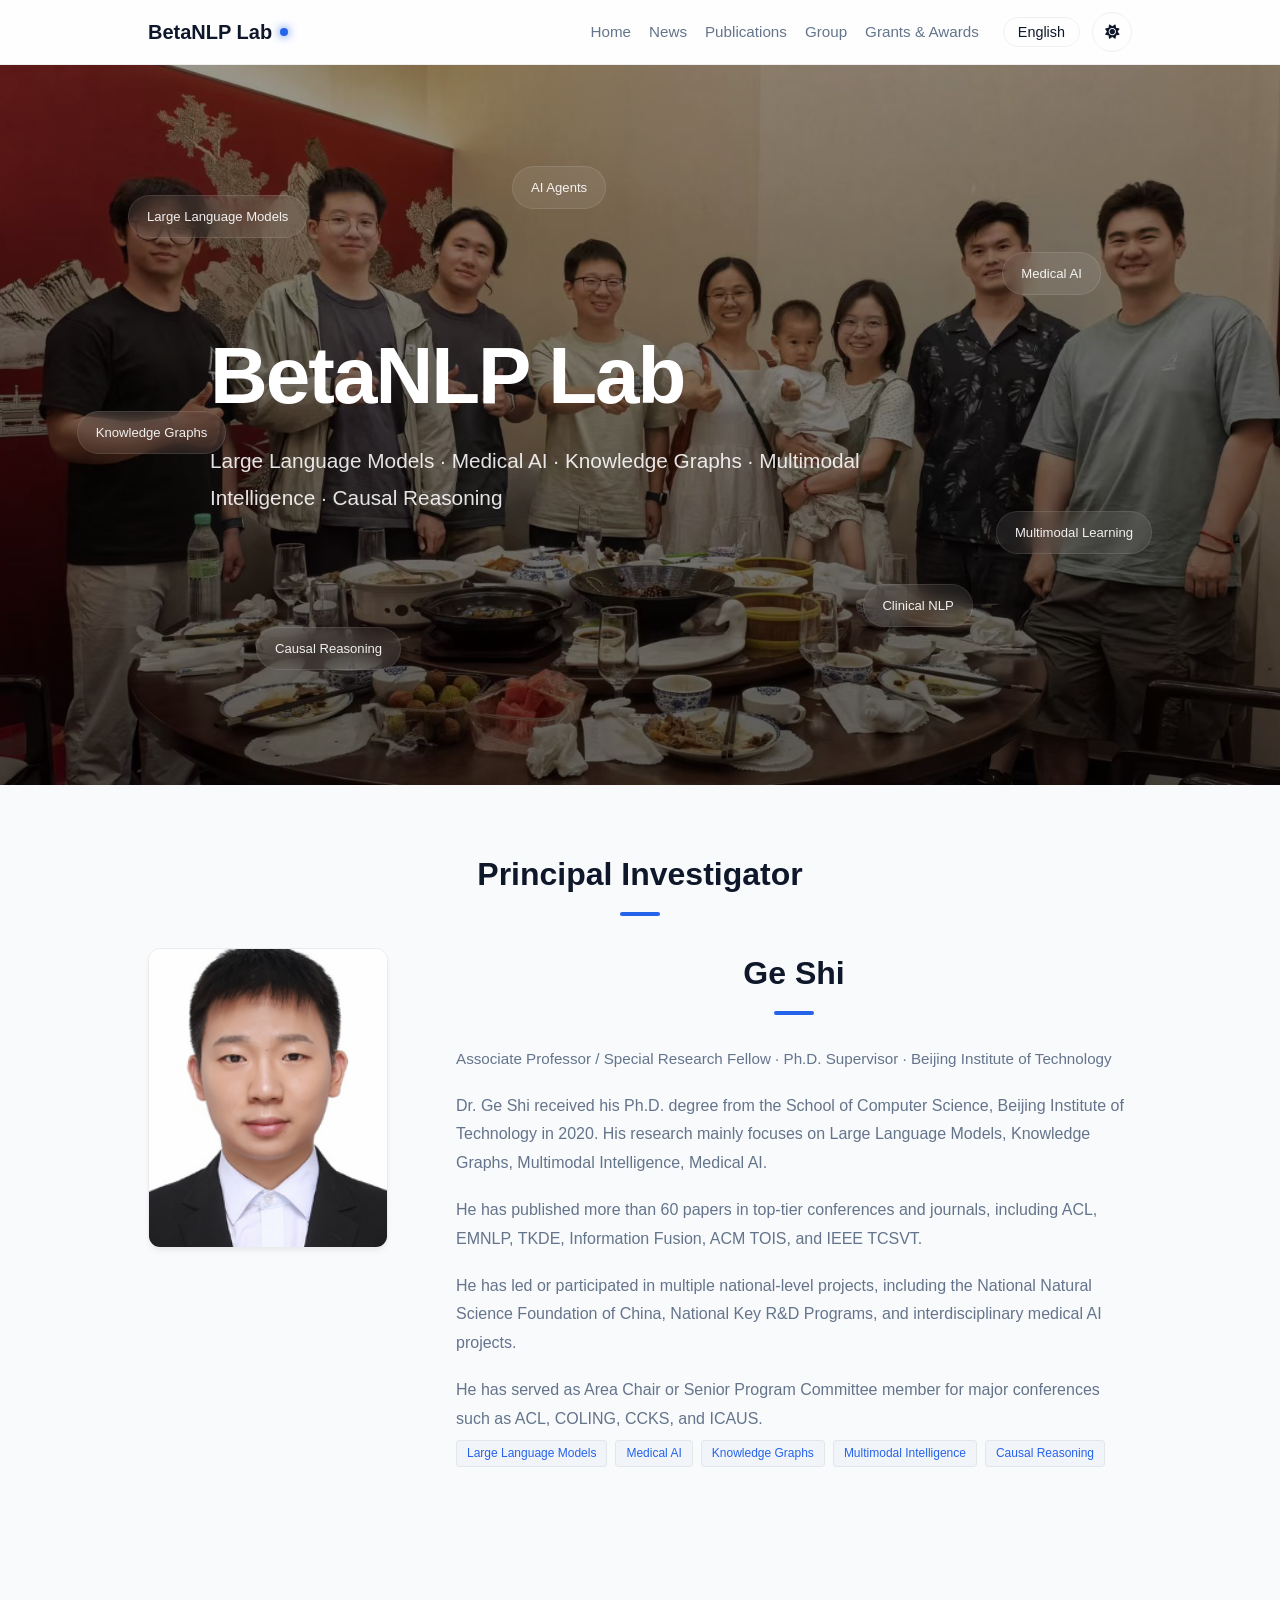
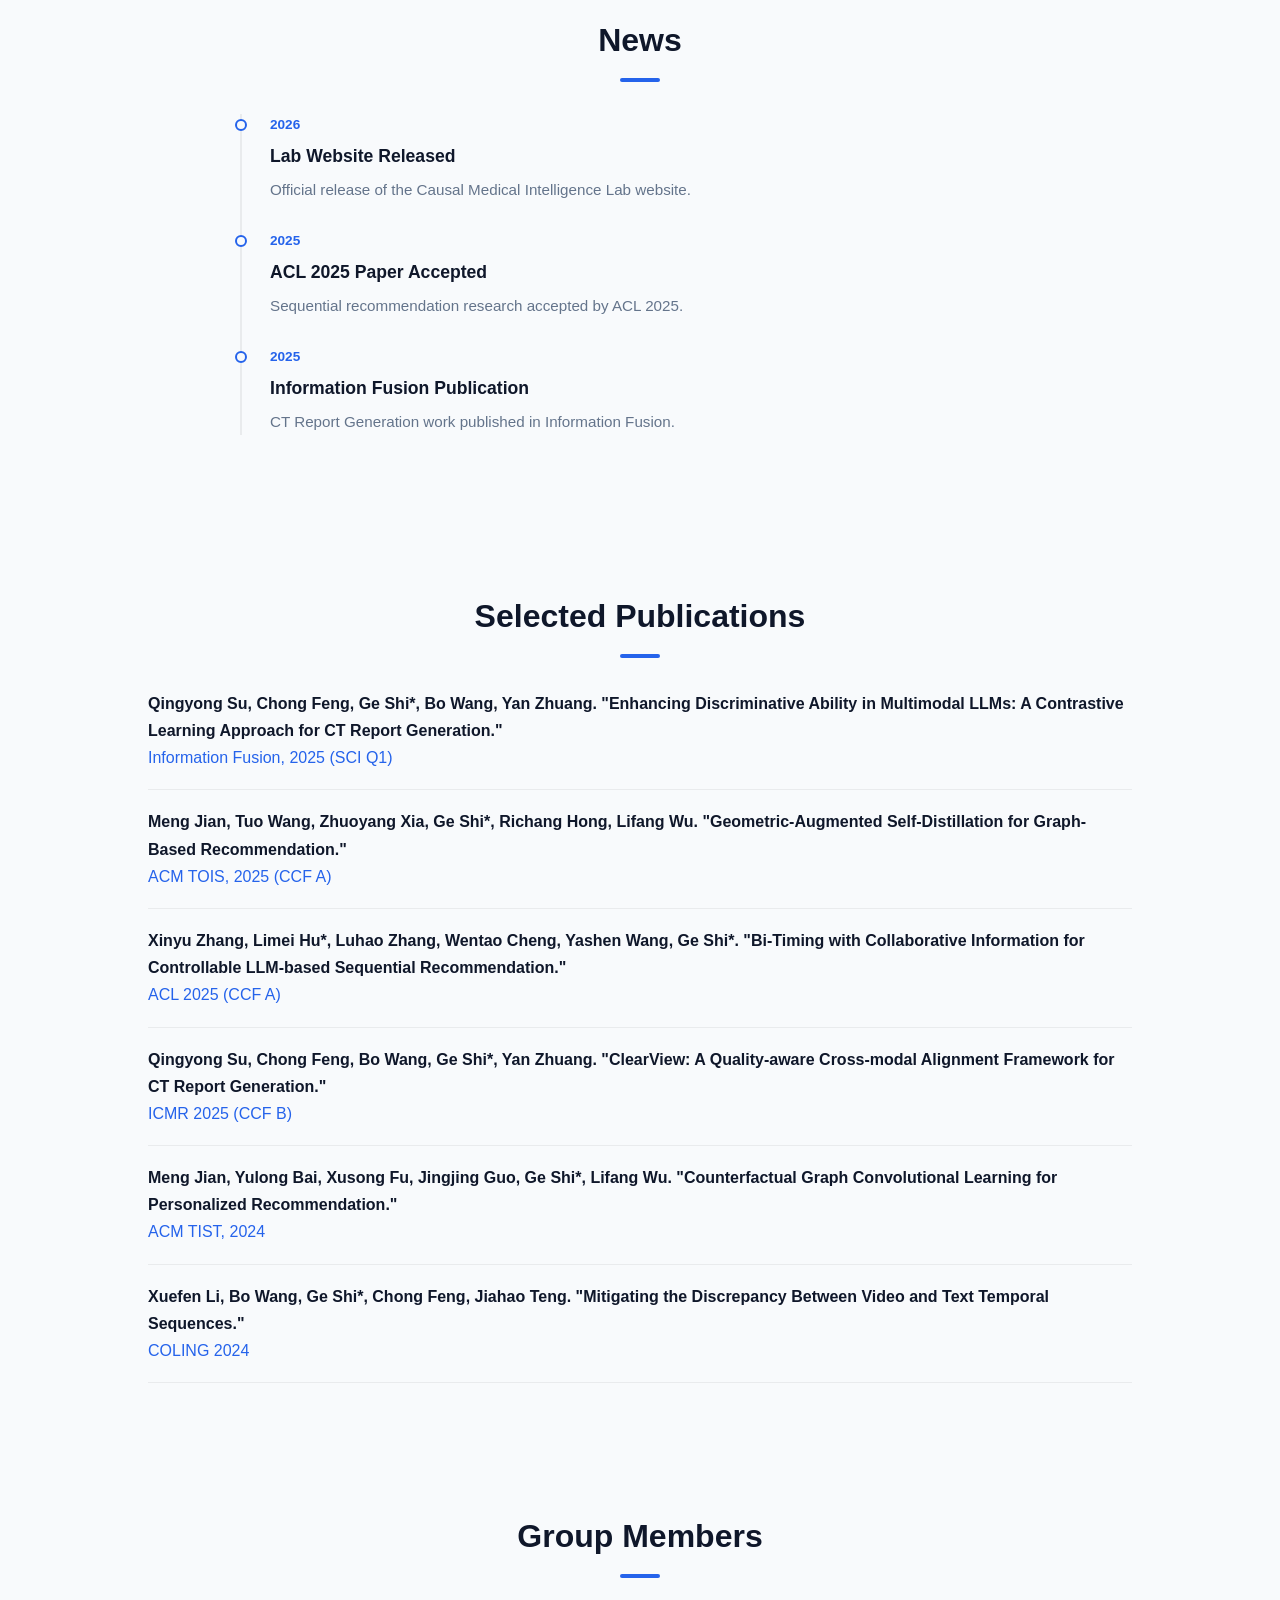
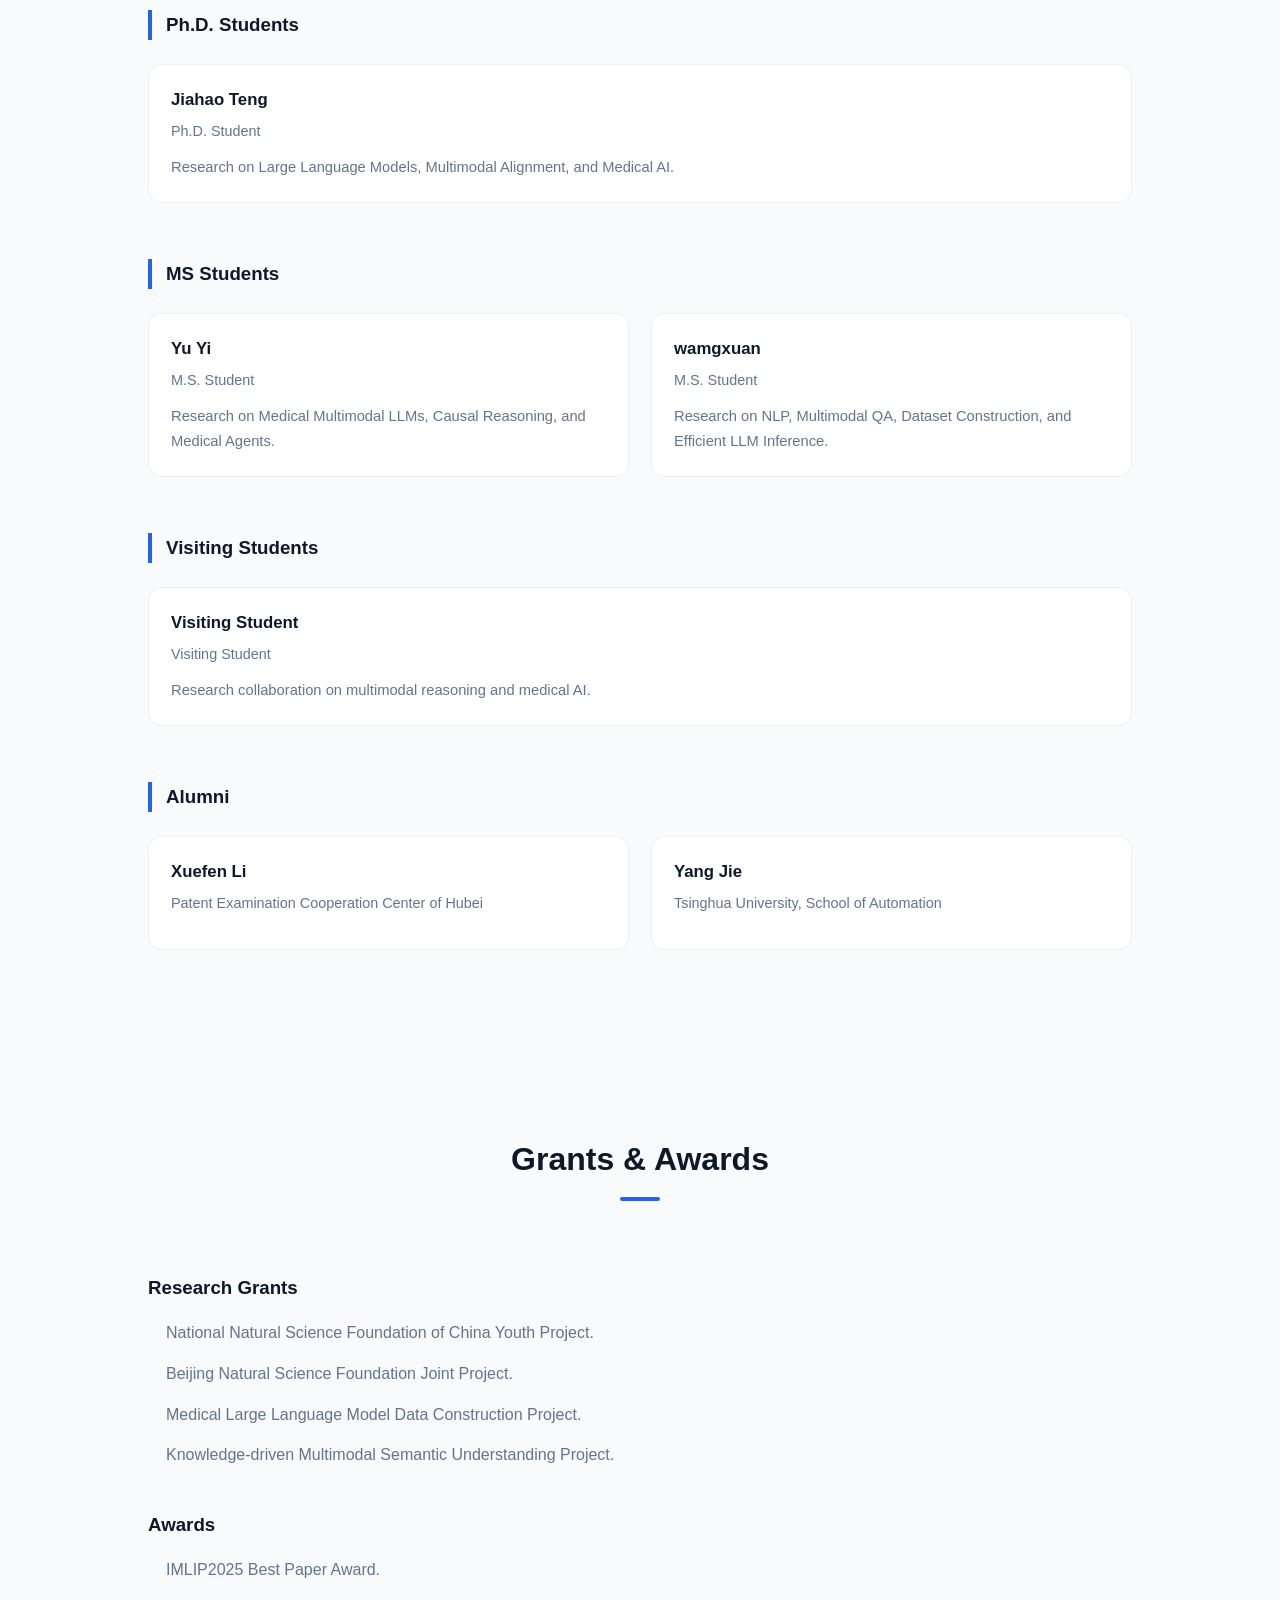
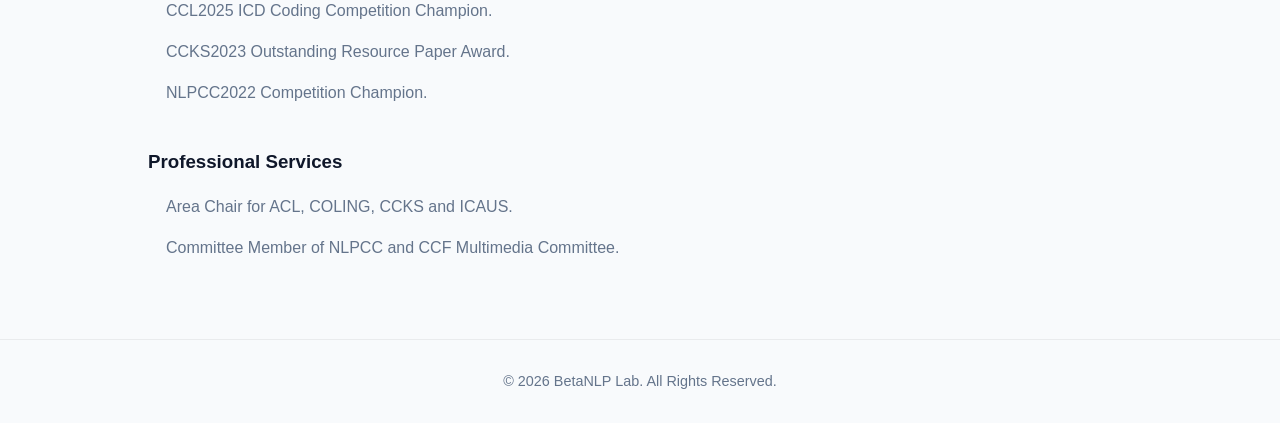
==== index.html @ f8595c47 "new BetaNLP website" ====
<!DOCTYPE html>
<html lang="en" data-theme="light">

<head>

  <meta charset="UTF-8" />
  <meta name="viewport" content="width=device-width, initial-scale=1.0" />

  <title>BetaNLP Lab</title>

  <script>
    const savedTheme =
      localStorage.getItem("theme")
      || (
        window.matchMedia("(prefers-color-scheme: dark)").matches
          ? "dark"
          : "light"
      );

    document.documentElement.setAttribute(
      "data-theme",
      savedTheme
    );
  </script>

  <link rel="stylesheet" href="assets/css/style.css" />

  <link
    rel="stylesheet"
    href="https://cdn.bootcdn.net/ajax/libs/font-awesome/6.4.0/css/all.min.css"
  />

</head>

<body>

  <!-- ========================= -->
  <!-- NAV -->
  <!-- ========================= -->

  <nav>

    <div class="container nav-container">

      <a href="#" class="logo">

        <span class="logo-text">
          BetaNLP Lab
        </span>

        <div class="logo-dot"></div>

      </a>

      <div class="nav-actions">

        <div class="nav-links">

          <a href="#intro">Home</a>
          <a href="#timeline">News</a>
          <a href="#publications">Publications</a>
          <a href="#group">Group</a>
          <a href="#grants">Grants & Awards</a>

        </div>

        <div class="nav-controls">

          <button class="control-btn lang-toggle">
            中文
          </button>

          <button class="control-btn theme-toggle">

            <i class="fas fa-sun sun-icon"></i>
            <i class="fas fa-moon moon-icon"></i>

          </button>

        </div>

      </div>

    </div>

  </nav>

  <!-- ========================= -->
  <!-- HERO -->
  <!-- ========================= -->

  <section id="intro" class="hero-banner">

    <img
      src="assets/images/top.jpg"
      class="hero-bg"
      alt="top"
    />

    <div class="hero-overlay"></div>

    <div class="floating-keywords">

      <span>Large Language Models</span>
      <span>Medical AI</span>
      <span>Knowledge Graphs</span>
      <span>Multimodal Learning</span>
      <span>Causal Reasoning</span>
      <span>AI Agents</span>
      <span>Clinical NLP</span>


    </div>

    <div class="hero-content container">

      <h1>
        BetaNLP Lab
      </h1>

      <p>
        Large Language Models · Medical AI ·
        Knowledge Graphs · Multimodal Intelligence ·
        Causal Reasoning
      </p>

    </div>

  </section>

  <!-- ========================= -->
  <!-- PI -->
  <!-- ========================= -->

  <section id="advisor" class="section-padding">

    <div class="container">

      <div class="section-header">

        <h2>
          Principal Investigator
        </h2>

      </div>

      <div class="pi-wrapper">

        <div class="pi-left">

          <img
            src="assets/images/Avatar.jpg"
            alt="Ge Shi"
            class="pi-avatar"
          />

        </div>

        <div class="pi-right"></div>

      </div>

    </div>

  </section>

  <!-- ========================= -->
  <!-- NEWS -->
  <!-- ========================= -->

  <section id="timeline" class="section-padding">

    <div class="container">

      <div class="section-header">

        <h2>News</h2>

      </div>

      <div class="timeline-container"></div>

    </div>

  </section>

  <!-- ========================= -->
  <!-- PUBLICATIONS -->
  <!-- ========================= -->

  <section id="publications" class="section-padding">

    <div class="container">

      <div class="section-header">

        <h2>Selected Publications</h2>

      </div>

      <div class="publication-list"></div>

    </div>

  </section>

  <!-- ========================= -->
  <!-- GROUP -->
  <!-- ========================= -->

  <section id="group" class="section-padding">

    <div class="container">

      <div class="section-header">

        <h2>Group Members</h2>

      </div>

      <div id="group-container"></div>

    </div>

  </section>

  <!-- ========================= -->
  <!-- GRANTS -->
  <!-- ========================= -->

  <section id="grants" class="section-padding">

    <div class="container">

      <div class="section-header">

        <h2>Grants & Awards</h2>

      </div>

      <div class="academic-block">

        <h3>Research Grants</h3>
        <ul class="academic-list" id="grant-list"></ul>

        <h3>Awards</h3>
        <ul class="academic-list" id="award-list"></ul>

        <h3>Professional Services</h3>
        <ul class="academic-list" id="service-list"></ul>

      </div>

    </div>

  </section>

  <!-- ========================= -->
  <!-- FOOTER -->
  <!-- ========================= -->

  <footer>

    © 2026 BetaNLP Lab.
    All Rights Reserved.

  </footer>

  <script src="assets/js/main.js"></script>
  <script src="assets/js/i18n.js"></script>

</body>
</html>
---- assets/css/style.css ----
/* =========================================
   1. Design Token & Themes
   ========================================= */
:root {
  /* 基础参数 */
  --font-main: -apple-system, BlinkMacSystemFont, "Segoe UI", Roboto, "Helvetica Neue", Arial, sans-serif;
  --radius-md: 16px;
  --radius-full: 999px;
  --container-width: 1024px;
  --transition-base: 0.3s cubic-bezier(0.4, 0, 0.2, 1);
  --ease-standard: cubic-bezier(0.22, 1, 0.36, 1);
  --ease-emphasis: cubic-bezier(0.16, 1, 0.3, 1);
  --duration-fast: 180ms;
  --duration-base: 480ms;
  
  /* [Light Mode] 默认日间模式变量 */
  --bg-body: #f8fafc;
  --bg-card: #ffffff;
  --bg-glass: rgba(255, 255, 255, 0.8);
  --bg-hover: #f1f5f9;
  
  --text-main: #0f172a;
  --text-muted: #64748b;
  --text-invert: #ffffff;
  
  --primary: #2563eb;       /* 核心蓝 */
  --primary-glow: rgba(37, 99, 235, 0.2);
  
  --border-light: rgba(0, 0, 0, 0.06);
  --shadow-sm: 0 1px 2px rgba(0, 0, 0, 0.05);
  --shadow-card: 0 4px 6px -1px rgba(0, 0, 0, 0.05), 0 2px 4px -1px rgba(0, 0, 0, 0.03);
  --shadow-hover: 0 20px 25px -5px rgba(0, 0, 0, 0.1), 0 10px 10px -5px rgba(0, 0, 0, 0.04);
  
  --gradient-title: linear-gradient(135deg, #0f172a 0%, #3b82f6 100%);
  --decoration-blob: #e2e8f0;
}

/* [Dark Mode] 深色模式变量覆盖 */
[data-theme="dark"] {
  --bg-body: #1b1b1d;       /* 纯净中性暗背景 */
  --bg-card: #242526;       /* 轻微抬升层级 */
  --bg-glass: rgba(27, 27, 29, 0.82);
  --bg-hover: #2d2f31;
  
  --text-main: #e8e9ea;
  --text-muted: #b0b3b8;
  
  --primary: #78a8f8;
  --primary-glow: rgba(120, 168, 248, 0.24);
  
  --border-light: rgba(227, 227, 227, 0.14);
  --shadow-sm: 0 1px 2px rgba(0, 0, 0, 0.32);
  --shadow-card: 0 8px 20px rgba(0, 0, 0, 0.22);
  --shadow-hover: 0 12px 28px rgba(0, 0, 0, 0.30);
  
  --gradient-title: linear-gradient(135deg, #f1f2f4 0%, #9abcf2 100%);
  --decoration-blob: #2a2c2e;
}

/* =========================================
   2. Global Reset & Layout
   ========================================= */
* { margin: 0; padding: 0; box-sizing: border-box; }

html {
  width: 100%;
  max-width: 100%;
  -webkit-text-size-adjust: 100%;
}

body {
  font-family: var(--font-main);
  background-color: var(--bg-body);
  color: var(--text-main);
  line-height: 1.6;
  /* 关键：平滑过渡背景色和文字颜色 */
  transition: background-color 0.4s ease, color 0.4s ease;
  max-width: 100%;
  overflow-x: hidden;
}

@supports (overflow: clip) {
  html,
  body {
    overflow-x: clip;
  }
}

/* 新增：全局图片约束，防止图片撑破布局 */
img {
  max-width: 100%;
  height: auto;
  display: block;
}

a { text-decoration: none; color: inherit; transition: var(--transition-base); }
ul { list-style: none; }

.container {
  width: 100%;
  max-width: var(--container-width);
  margin: 0 auto;
  padding: 0 20px;
}

.section-padding { padding: 64px 0; }
.flex-center { display: flex; align-items: center; justify-content: center; }
.column { flex-direction: column; }

/* 滚动条美化 */
::-webkit-scrollbar { width: 8px; }
::-webkit-scrollbar-track { background: var(--bg-body); }
::-webkit-scrollbar-thumb { background: var(--text-muted); border-radius: 4px; opacity: 0.5; }

/* =========================================
   3. Navigation (Glassmorphism)
   ========================================= */
nav {
  position: sticky;
  top: 0;
  z-index: 100;
  background: var(--bg-glass);
  backdrop-filter: blur(16px);
  -webkit-backdrop-filter: blur(16px);
  border-bottom: 1px solid var(--border-light);
  transition: background-color 0.4s ease, border-color 0.4s ease;
}

.nav-container {
  height: 64px;
  display: flex;
  justify-content: space-between;
  align-items: center;
}

.logo {
  display: flex;
  align-items: center;
  gap: 8px;
  font-weight: 700;
  font-size: 1.25rem;
  color: var(--text-main);
}

.logo-dot {
  width: 8px;
  height: 8px;
  background: var(--primary);
  border-radius: 50%;
  box-shadow: 0 0 10px var(--primary);
}

.nav-actions { display: flex; align-items: center; gap: 24px; }

.nav-links { display: flex; gap: 18px; }
.nav-links a {
  font-size: 0.95rem;
  font-weight: 500;
  color: var(--text-muted);
  position: relative;
}
.nav-links a::after {
  content: '';
  position: absolute;
  left: 0;
  bottom: -6px;
  width: 100%;
  height: 2px;
  background: var(--primary);
  transform: scaleX(0);
  transform-origin: left;
  transition: transform var(--duration-fast) var(--ease-standard);
}
.nav-links a:hover, .nav-links a.active { color: var(--primary); }
.nav-links a:hover::after, .nav-links a.active::after { transform: scaleX(1); }

.nav-controls { display: flex; align-items: center; gap: 12px; }

/* 按钮通用样式 */
.control-btn {
  background: transparent;
  border: 1px solid var(--border-light);
  color: var(--text-main);
  padding: 6px 14px;
  border-radius: 20px;
  cursor: pointer;
  font-size: 0.9rem;
  transition: color var(--duration-fast) var(--ease-standard), border-color var(--duration-fast) var(--ease-standard), background-color var(--duration-fast) var(--ease-standard), transform var(--duration-fast) var(--ease-standard);
  display: flex;
  align-items: center;
  justify-content: center;
}

.control-btn:hover {
  background: var(--bg-hover);
  border-color: var(--primary);
  color: var(--primary);
}

/* 主题切换按钮特殊处理 */
.theme-toggle {
  width: 36px;
  height: 36px;
  padding: 0;
  border-radius: 50%;
  position: relative;
  overflow: hidden;
}

.theme-toggle i {
  position: absolute;
  transition: transform 420ms var(--ease-emphasis), opacity 320ms var(--ease-standard);
}

/* 图标切换动画逻辑 */
[data-theme="light"] .moon-icon { transform: translateY(20px) rotate(90deg); opacity: 0; }
[data-theme="light"] .sun-icon { transform: translateY(0) rotate(0); opacity: 1; }
[data-theme="dark"] .sun-icon { transform: translateY(-20px) rotate(-90deg); opacity: 0; }
[data-theme="dark"] .moon-icon { transform: translateY(0) rotate(0); opacity: 1; }

/* =========================================
   4. Hero Section / Intro
   ========================================= */
.intro {
  padding: 84px 0 44px;
  position: relative;
  text-align: center;
}

/* 背景装饰球 */
.bg-decoration {
  position: absolute;
  top: -50%;
  left: 50%;
  transform: translateX(-50%);
  width: 800px;
  height: 800px;
  background: radial-gradient(circle, var(--decoration-blob) 0%, transparent 70%);
  opacity: 0.5;
  z-index: -1;
  pointer-events: none;
}

.avatar-container {
  position: relative;
  margin-bottom: 18px;
  opacity: 0;
  animation: intro-fade-up 620ms var(--ease-emphasis) 120ms forwards;
}

.avatar {
  width: 140px;
  height: 140px;
  border-radius: 50%;
  object-fit: cover;
  border: 4px solid var(--bg-card);
  position: relative;
  z-index: 2;
  flex-shrink: 0; /* 防止头像被挤压 */
}

.avatar-glow {
  position: absolute;
  inset: 0;
  border-radius: 50%;
  background: var(--primary);
  filter: blur(25px);
  opacity: 0.4;
  z-index: 1;
  transform: scale(0.9);
  transition: opacity 0.3s;
}
.avatar-container:hover .avatar-glow { opacity: 0.7; }

.gradient-text {
  font-size: 3rem;
  font-weight: 800;
  margin-bottom: 10px;
  color: var(--text-main);
  letter-spacing: -1px;
  opacity: 0;
  animation: intro-fade-up 620ms var(--ease-emphasis) 210ms forwards;
}

.subtitle {
  font-size: 1.15rem;
  color: var(--text-muted);
  max-width: 700px;
  margin: 0 auto;
  opacity: 0;
  animation: intro-fade-up 620ms var(--ease-emphasis) 300ms forwards;
}

.intro-contact-links {
  display: flex;
  align-items: center;
  justify-content: center;
  gap: 12px;
  margin-top: 22px;
  flex-wrap: wrap;
  opacity: 0;
  animation: intro-fade-up 620ms var(--ease-emphasis) 390ms forwards;
}

.intro-contact-link {
  width: 42px;
  height: 42px;
  border-radius: 50%;
  border: 1px solid var(--border-light);
  background: var(--bg-card);
  color: var(--text-muted);
  display: inline-flex;
  align-items: center;
  justify-content: center;
  transition: transform var(--duration-fast) var(--ease-standard), color var(--duration-fast) var(--ease-standard), border-color var(--duration-fast) var(--ease-standard);
}

.intro-contact-link i {
  font-size: 1.1rem;
}

.intro-contact-link:hover {
  color: var(--primary);
  border-color: var(--primary);
  transform: translateY(-1px);
}

/* =========================================
   5. Projects Grid & Detail Images
   ========================================= */
h2 {
  font-size: 2rem;
  text-align: center;
  margin-bottom: 32px;
  color: var(--text-main);
  position: relative;
  display: inline-block;
  width: 100%;
}
/* 标题下划线 */
h2::after {
  content: '';
  display: block;
  width: 40px;
  height: 4px;
  background: var(--primary);
  margin: 12px auto 0;
  border-radius: 2px;
}

.projects-grid {
  display: grid;
  grid-template-columns: repeat(auto-fit, minmax(min(100%, 280px), 1fr));
  gap: 24px;
}

.card {
  background: var(--bg-card);
  border-radius: var(--radius-md);
  border: 1px solid var(--border-light);
  overflow: hidden;
  transition: transform var(--duration-base) var(--ease-standard), box-shadow var(--duration-base) var(--ease-standard), border-color var(--duration-fast) var(--ease-standard);
  /* 解决 Safari 下圆角溢出问题 */
  transform: translateZ(0); 
}

.card:hover {
  transform: translateY(-4px);
  box-shadow: var(--shadow-card);
  border-color: var(--primary-glow);
}

/* 首页项目卡片缩略图 - 优化适配 */
.project-thumbnail {
  width: 100%;
  height: 220px;           /* 调整高度，显示更佳 */
  object-fit: cover;       /* 填满容器，防止拉伸 */
  object-position: center; /* 居中裁剪 */
  border-bottom: 1px solid var(--border-light);
  transition: transform var(--duration-base) var(--ease-standard);
  background-color: var(--bg-hover);
}

.card:hover .project-thumbnail { transform: scale(1.02); }

.project-thumbnail-wrapper { overflow: hidden; }

.project-info { padding: 24px; }

.project-info h3 {
  font-size: 1.25rem;
  margin-bottom: 8px;
  color: var(--text-main);
}

.project-info p {
  font-size: 0.95rem;
  color: var(--text-muted);
  margin-bottom: 20px;
  display: -webkit-box;
  -webkit-line-clamp: 3;
  -webkit-box-orient: vertical;
  overflow: hidden;
}

.project-link {
  font-weight: 600;
  color: var(--primary);
  display: inline-flex;
  align-items: center;
  gap: 4px;
}
.project-link::after { content: '→'; transition: transform 0.2s; }
.project-link:hover::after { transform: translateX(4px); }

/* 子页面：详情大图样式 (新增) */
.project-detail-card { padding: 40px; }

.project-detail-desc {
  max-width: 800px;
  margin: 30px auto;
  line-height: 1.8;
  color: var(--text-muted);
}

.project-img {
  display: block;
  width: 100%;             /* 强制宽度撑满容器 */
  max-width: 100%;         /* 防止超出父容器 */
  height: auto;            /* 高度自动，保持比例 */
  object-fit: contain;     /* 保证图片内容完整显示 */
  border-radius: var(--radius-md);
  margin: 32px auto;       /* 上下增加间距 */
  box-shadow: var(--shadow-card);
  border: 1px solid var(--border-light);
}

/* =========================================
   6. Documents & Buttons
   ========================================= */
.publish-links-wrapper { text-align: center; margin-top: 40px; }

.publish-links {
  display: inline-flex;
  flex-wrap: wrap;
  gap: 16px;
  justify-content: center;
  background: var(--bg-card);
  padding: 12px;
  border-radius: var(--radius-full);
  box-shadow: var(--shadow-sm);
  border: 1px solid var(--border-light);
}

.publish-link {
  padding: 10px 24px;
  border-radius: var(--radius-full);
  font-weight: 500;
  color: var(--text-muted);
  transition: transform var(--duration-fast) var(--ease-standard), color var(--duration-fast) var(--ease-standard), background-color var(--duration-fast) var(--ease-standard);
  display: flex;
  align-items: center;
  gap: 8px;
}

.publish-link:hover {
  background: var(--bg-hover);
  color: var(--primary);
  transform: translateY(-1px);
}

@keyframes intro-fade-up {
  from {
    opacity: 0;
    transform: translateY(14px);
  }
  to {
    opacity: 1;
    transform: translateY(0);
  }
}

/* =========================================
   7. Footer
   ========================================= */

footer {
  text-align: center;
  padding: 30px;
  font-size: 0.9rem;
  color: var(--text-muted);
  border-top: 1px solid var(--border-light);
  background: var(--bg-body);
}

/* =========================================
   8. Mobile Responsive
   ========================================= */
@media (max-width: 768px) {
  .nav-links { display: none; } /* 暂时简化手机端 */
  .container { padding: 0 16px; }
  
  .section-padding { padding: 48px 0; }
  .intro { padding-top: 56px; }
  .gradient-text { font-size: 2.2rem; }
  .nav-actions { gap: 12px; }
  .nav-controls { gap: 8px; }
  .control-btn { padding: 6px 10px; }
  .logo { font-size: 1.1rem; }
  .project-detail-card { padding: 24px 18px; }

  /* 手机端图片适配 */
  .avatar {
    width: 120px;
    height: 120px;
  }
  .project-thumbnail {
    height: 180px;
  }
  .project-img {
    margin: 20px auto;
    border-radius: 8px;
  }
  
  .publish-links {
    flex-direction: column;
    border-radius: var(--radius-md);
    width: 100%;
  }
  
  .intro-contact-links {
    gap: 10px;
    margin-top: 18px;
  }

  .timeline-container {
    padding-left: 24px;
  }

  .timeline-dot {
    left: -28px;
  }
}


/* Paste this AFTER your existing CSS */

/* =========================================
   9. Open Source Section (New)
   ========================================= */
.opensource-grid {
  display: grid;
  grid-template-columns: repeat(auto-fit, minmax(min(100%, 280px), 1fr));
  gap: 20px;
}

.os-card {
  background: var(--bg-card);
  border: 1px solid var(--border-light);
  border-radius: var(--radius-md);
  padding: 24px;
  transition: transform var(--duration-base) var(--ease-standard), box-shadow var(--duration-base) var(--ease-standard), border-color var(--duration-fast) var(--ease-standard);
  display: flex;
  flex-direction: column;
  height: 100%;
}

.os-card:hover {
  transform: translateY(-3px);
  border-color: var(--primary);
  box-shadow: var(--shadow-card);
}

.os-header {
  display: flex;
  align-items: flex-start;
  justify-content: space-between;
  margin-bottom: 12px;
}

.os-title {
  font-size: 1.1rem;
  font-weight: 700;
  color: var(--text-main);
}

.os-desc {
  font-size: 0.9rem;
  color: var(--text-muted);
  margin-bottom: 16px;
  flex-grow: 1;
}

.os-tags {
  display: flex;
  flex-wrap: wrap;
  gap: 8px;
  margin-bottom: 20px;
}

.os-tag {
  font-size: 0.75rem;
  padding: 4px 10px;
  background: var(--bg-hover);
  color: var(--text-muted);
  border-radius: 20px;
}

.os-actions {
  display: flex;
  flex-wrap: wrap;
  gap: 12px;
}

.os-btn {
  font-size: 0.85rem;
  font-weight: 600;
  color: var(--primary);
  display: flex;
  align-items: center;
  gap: 6px;
}
.os-btn:hover { text-decoration: underline; }

/* =========================================
   10. Timeline Section (New)
   ========================================= */
.timeline-container {
  position: relative;
  max-width: 800px;
  margin: 0 auto;
  padding-left: 30px;
}

/* Vertical Line */
.timeline-container::before {
  content: '';
  position: absolute;
  left: 0;
  top: 0;
  bottom: 0;
  width: 2px;
  background: var(--border-light);
}

.timeline-item {
  position: relative;
  margin-bottom: 28px;
}

.timeline-dot {
  position: absolute;
  left: -35px; /* Adjust based on padding */
  top: 5px;
  width: 12px;
  height: 12px;
  background: var(--bg-body);
  border: 2px solid var(--primary);
  border-radius: 50%;
  z-index: 1;
}

.timeline-date {
  font-size: 0.85rem;
  font-weight: 700;
  color: var(--primary);
  margin-bottom: 6px;
  display: block;
}

.timeline-content h3 {
  font-size: 1.1rem;
  margin-bottom: 8px;
  color: var(--text-main);
}

.timeline-content p {
  font-size: 0.95rem;
  color: var(--text-muted);
}

/* =========================================
   11. Tech Stack Section (New)
   ========================================= */
.skills-wrapper {
  display: grid;
  grid-template-columns: repeat(auto-fit, minmax(min(100%, 200px), 1fr));
  gap: 24px;
}

.skill-category h3 {
  font-size: 1.1rem;
  margin-bottom: 16px;
  color: var(--text-main);
  border-left: 3px solid var(--primary);
  padding-left: 12px;
}

.skill-list {
  display: flex;
  flex-wrap: wrap;
  gap: 10px;
}

.skill-badge {
  padding: 8px 16px;
  background: var(--bg-card);
  border: 1px solid var(--border-light);
  border-radius: 8px;
  font-size: 0.9rem;
  color: var(--text-muted);
  display: flex;
  align-items: center;
  gap: 8px;
  transition: transform var(--duration-fast) var(--ease-standard), color var(--duration-fast) var(--ease-standard), border-color var(--duration-fast) var(--ease-standard);
}

.skill-badge:hover {
  border-color: var(--primary);
  color: var(--primary);
  transform: translateY(-1px);
}

.reveal {
  opacity: 0;
  transform: translateY(16px);
  filter: blur(2px);
  transition: opacity var(--duration-base) var(--ease-standard), transform var(--duration-base) var(--ease-standard), filter var(--duration-base) var(--ease-standard);
  transition-delay: var(--reveal-delay, 0ms);
  will-change: opacity, transform;
}

.reveal.is-visible {
  opacity: 1;
  transform: translateY(0);
  filter: blur(0);
}

@media (prefers-reduced-motion: reduce) {
  .avatar-container,
  .gradient-text,
  .subtitle,
  .intro-contact-links {
    animation: none;
    opacity: 1;
    transform: none;
  }

  .reveal {
    opacity: 1;
    transform: none;
    filter: none;
    transition: none;
  }
}

/* 修复主题切换按钮的点击响应 */
.theme-toggle {
  cursor: pointer;
  z-index: 10; /* 提高层级 */
  /* 确保按钮有足够空间容纳图标 */
  width: 40px; 
  height: 40px;
  display: flex;
  align-items: center;
  justify-content: center;
}

/* 防止图标拦截鼠标事件，确保点击穿透到 button */
.theme-toggle i {
  pointer-events: none; 
}

/* 确保导航栏层级够高 */
nav {
  z-index: 1000;
}

/* ... Previous CSS ... */

/* =========================================
   12. Project Tags (New)
   ========================================= */
.project-tags {
  display: flex;
  flex-wrap: wrap;
  gap: 8px;
  margin-bottom: 20px; /* Space between tags and 'View Details' link */
  margin-top: -12px;   /* Pull closer to description */
}

.project-tag {
  font-size: 0.75rem;
  padding: 3px 10px;
  background: var(--bg-hover);
  color: var(--primary);
  border-radius: 4px;
  font-weight: 500;
  border: 1px solid var(--border-light);
}

/* Adjust paragraph margin in project info to accommodate tags */
.project-info p {
  margin-bottom: 16px; 
}

/* =========================================
   PI + STUDENTS Academic Style Patch
   （只影响这两个模块）
   ========================================= */

/* ========= PI 卡片学术风 ========= */
.pi-card {
  padding: 28px 24px;
  border-radius: 14px;
}

.pi-card h3 {
  font-size: 1.4rem;
  font-weight: 600;
  margin-bottom: 6px;
}

.pi-card .student-role {
  font-size: 13px;
  color: var(--text-muted);
  margin-bottom: 12px;
}

/* PI 标签更克制 */
.pi-card .project-tags {
  margin-top: 12px;
  gap: 6px;
}

.pi-card .project-tag {
  font-size: 11px;
  padding: 3px 10px;
  background: var(--bg-hover);
  color: var(--primary);
  border-radius: 6px;
}

/* ========= Students 学术卡片风 ========= */
.projects-grid .card {
  padding: 14px;
  text-align: center;
}

/* ⭐ 头像缩小（核心改动） */
.projects-grid .project-thumbnail {
  width: 88px;
  height: 88px;
  border-radius: 12px;
  object-fit: cover;
  margin: 14px auto 8px;
  border: 1px solid var(--border-light);
  box-shadow: var(--shadow-sm);
  transition: transform 0.25s ease;
}

/* hover 轻微学术动画 */
.projects-grid .card:hover .project-thumbnail {
  transform: scale(1.04);
}

/* name 更学术 */
.projects-grid .project-info h3 {
  font-size: 1.05rem;
  font-weight: 600;
  margin-bottom: 2px;
}

/* role 弱化 */
.projects-grid .student-role {
  font-size: 12px;
  color: var(--text-muted);
  margin-bottom: 6px;
}

/* description 更紧凑 */
.projects-grid .project-info p {
  font-size: 13px;
  color: var(--text-muted);
  line-height: 1.5;
  margin-bottom: 10px;
}

/* tags 更像 paper style */
.projects-grid .project-tags {
  display: flex;
  flex-wrap: wrap;
  justify-content: center;
  gap: 6px;
  margin-top: 6px;
}

.projects-grid .project-tag {
  font-size: 11px;
  padding: 2px 8px;
  border-radius: 6px;
  background: var(--bg-hover);
  color: var(--primary);
  border: 1px solid var(--border-light);
}

/* link 更克制 */
.projects-grid .project-link {
  font-size: 12px;
  margin-top: 10px;
  display: inline-block;
  opacity: 0.9;
}

.projects-grid .project-link:hover {
  opacity: 1;
}

/* =========================================
   HERO IMAGE
   ========================================= */

.hero-banner {
  position: relative;
  height: 72vh;
  min-height: 560px;
  overflow: hidden;
}

.hero-bg {
  position: absolute;
  inset: 0;
  width: 100%;
  height: 100%;
  object-fit: cover;
}

.hero-overlay {
  position: absolute;
  inset: 0;
  background:
    linear-gradient(
      rgba(0,0,0,0.45),
      rgba(0,0,0,0.55)
    );
  z-index: 1;
}

.hero-content {
  position: relative;
  z-index: 2;
  color: white;
  height: 100%;
  display: flex;
  flex-direction: column;
  justify-content: center;
}

.hero-content h1 {
  font-size: 4rem;
  font-weight: 800;
  margin-bottom: 18px;
}

.hero-content p {
  font-size: 1.25rem;
  max-width: 760px;
  opacity: 0.92;
}

/* =========================================
   PI SECTION
   ========================================= */

.pi-wrapper {
  display: grid;
  grid-template-columns: 260px 1fr;
  gap: 48px;
  align-items: start;
}

.pi-avatar {
  width: 240px;
  height: 300px;
  object-fit: cover;
  border-radius: 12px;
  border: 1px solid var(--border-light);
  box-shadow: var(--shadow-card);
}

.pi-title {
  margin-bottom: 20px;
  color: var(--text-muted);
  font-size: 0.95rem;
}

.pi-right p {
  margin-bottom: 18px;
  line-height: 1.8;
  color: var(--text-muted);
}

/* =========================================
   PUBLICATION LIST
   ========================================= */

.publication-list {
  display: flex;
  flex-direction: column;
  gap: 18px;
}

.pub-item {
  padding-bottom: 18px;
  border-bottom: 1px solid var(--border-light);
  line-height: 1.7;
}

.pub-title {
  font-weight: 600;
  color: var(--text-main);
}

.pub-venue {
  color: var(--primary);
  font-weight: 500;
}

.pub-year {
  color: var(--text-muted);
  font-size: 0.95rem;
}

/* =========================================
   GROUP
   ========================================= */

.group-category {
  margin-bottom: 56px;
}

.group-category h3 {
  margin-bottom: 24px;
  border-left: 4px solid var(--primary);
  padding-left: 14px;
}

.member-grid {
  display: grid;
  grid-template-columns: repeat(auto-fit,minmax(260px,1fr));
  gap: 22px;
}

.member-card {
  background: var(--bg-card);
  border: 1px solid var(--border-light);
  border-radius: 14px;
  padding: 22px;
}

.member-name {
  font-size: 1.05rem;
  font-weight: 700;
  margin-bottom: 6px;
}

.member-role {
  color: var(--text-muted);
  font-size: 0.9rem;
  margin-bottom: 12px;
}

.member-desc {
  color: var(--text-muted);
  font-size: 0.92rem;
  line-height: 1.7;
}

/* =========================================
   Academic Block
   ========================================= */

.academic-block h3 {
  margin-top: 40px;
  margin-bottom: 16px;
}

.academic-list {
  padding-left: 18px;
}

.academic-list li {
  margin-bottom: 12px;
  line-height: 1.8;
  color: var(--text-muted);
}

/* =========================================
   MOBILE
   ========================================= */

@media (max-width: 768px) {

  .hero-content h1 {
    font-size: 2.4rem;
  }

  .pi-wrapper {
    grid-template-columns: 1fr;
  }

  .pi-avatar {
    width: 100%;
    max-width: 260px;
  }

}

/* =========================================================
   ADVANCED HERO
   ========================================================= */

.hero-banner {
  position: relative;
  height: 78vh;
  min-height: 720px;
  overflow: hidden;
  display: flex;
  align-items: center;
}

.hero-bg {
  position: absolute;
  inset: 0;

  width: 100%;
  height: 100%;

  object-fit: cover;

  transform: scale(1.03);

  animation:
    heroSlowZoom 18s ease-in-out infinite alternate;
}

/* =========================================================
   OVERLAY
   ========================================================= */

.hero-overlay {

  position: absolute;
  inset: 0;

  background:
    linear-gradient(
      180deg,
      rgba(0,0,0,0.40) 0%,
      rgba(0,0,0,0.62) 100%
    );

  z-index: 1;
}

/* =========================================================
   HERO CONTENT
   ========================================================= */

.hero-content {

  position: relative;
  z-index: 5;

  color: white;

  max-width: 900px;
}

.hero-badge {

  display: inline-flex;

  align-items: center;

  gap: 8px;

  padding: 8px 18px;

  border-radius: 999px;

  background:
    rgba(255,255,255,0.08);

  backdrop-filter: blur(10px);

  border:
    1px solid rgba(255,255,255,0.12);

  font-size: 0.9rem;

  margin-bottom: 24px;

  animation:
    fadeUp 1s ease forwards;
}

.hero-content h1 {

  font-size: 5rem;

  font-weight: 800;

  line-height: 1.05;

  margin-bottom: 24px;

  letter-spacing: -2px;

  animation:
    fadeUp 1s ease 0.15s forwards;

  opacity: 0;
}

.hero-content p {

  font-size: 1.3rem;

  line-height: 1.8;

  color:
    rgba(255,255,255,0.88);

  max-width: 760px;

  animation:
    fadeUp 1s ease 0.3s forwards;

  opacity: 0;
}

/* =========================================================
   FLOATING KEYWORDS
   ========================================================= */

.floating-keywords {

  position: absolute;

  inset: 0;

  z-index: 3;

  pointer-events: none;
}

.floating-keywords span {

  position: absolute;

  padding:
    10px 18px;

  border-radius: 999px;

  font-size: 0.82rem;

  color:
    rgba(255,255,255,0.92);

  background:
    rgba(255,255,255,0.08);

  border:
    1px solid rgba(255,255,255,0.10);

  backdrop-filter: blur(10px);

  animation:
    floatSlow 8s ease-in-out infinite;
}

/* keyword positions */

.floating-keywords span:nth-child(1) {
  top: 18%;
  left: 10%;
}

.floating-keywords span:nth-child(2) {
  top: 26%;
  right: 14%;
}

.floating-keywords span:nth-child(3) {
  top: 48%;
  left: 6%;
}

.floating-keywords span:nth-child(4) {
  top: 62%;
  right: 10%;
}

.floating-keywords span:nth-child(5) {
  bottom: 16%;
  left: 20%;
}

.floating-keywords span:nth-child(6) {
  top: 14%;
  left: 40%;
}

.floating-keywords span:nth-child(7) {
  bottom: 22%;
  right: 24%;
}

.floating-keywords span:nth-child(8) {
  top: 56%;
  right: 36%;
}

/* animation delays */

.floating-keywords span:nth-child(2) {
  animation-delay: 1s;
}

.floating-keywords span:nth-child(3) {
  animation-delay: 2s;
}

.floating-keywords span:nth-child(4) {
  animation-delay: 3s;
}

.floating-keywords span:nth-child(5) {
  animation-delay: 4s;
}

.floating-keywords span:nth-child(6) {
  animation-delay: 2.5s;
}

.floating-keywords span:nth-child(7) {
  animation-delay: 1.5s;
}

.floating-keywords span:nth-child(8) {
  animation-delay: 3.5s;
}

/* =========================================================
   PARTICLES
   ========================================================= */

.particles {

  position: absolute;
  inset: 0;

  z-index: 2;

  overflow: hidden;
}

.particle {

  position: absolute;

  width: 4px;
  height: 4px;

  border-radius: 50%;

  background:
    rgba(255,255,255,0.55);

  box-shadow:
    0 0 12px rgba(255,255,255,0.6);
}

/* particle positions */

.particle:nth-child(1) {
  top: 12%;
  left: 18%;
  animation: particleMove 10s linear infinite;
}

.particle:nth-child(2) {
  top: 34%;
  left: 72%;
  animation: particleMove 16s linear infinite;
}

.particle:nth-child(3) {
  top: 68%;
  left: 22%;
  animation: particleMove 13s linear infinite;
}

.particle:nth-child(4) {
  top: 78%;
  left: 82%;
  animation: particleMove 18s linear infinite;
}

.particle:nth-child(5) {
  top: 42%;
  left: 44%;
  animation: particleMove 11s linear infinite;
}

.particle:nth-child(6) {
  top: 20%;
  left: 54%;
  animation: particleMove 15s linear infinite;
}

.particle:nth-child(7) {
  top: 58%;
  left: 64%;
  animation: particleMove 12s linear infinite;
}

.particle:nth-child(8) {
  top: 80%;
  left: 40%;
  animation: particleMove 20s linear infinite;
}

/* =========================================================
   ANIMATIONS
   ========================================================= */

@keyframes floatSlow {

  0% {
    transform:
      translateY(0px)
      translateX(0px);
  }

  50% {
    transform:
      translateY(-12px)
      translateX(8px);
  }

  100% {
    transform:
      translateY(0px)
      translateX(0px);
  }

}

@keyframes particleMove {

  0% {
    transform:
      translateY(0px)
      scale(1);

    opacity: 0.25;
  }

  50% {
    transform:
      translateY(-40px)
      scale(1.8);

    opacity: 1;
  }

  100% {
    transform:
      translateY(-80px)
      scale(1);

    opacity: 0;
  }

}

@keyframes heroSlowZoom {

  from {
    transform:
      scale(1.03);
  }

  to {
    transform:
      scale(1.09);
  }

}

@keyframes fadeUp {

  from {

    opacity: 0;

    transform:
      translateY(30px);
  }

  to {

    opacity: 1;

    transform:
      translateY(0);
  }

}

/* =========================================================
   MOBILE
   ========================================================= */

@media (max-width: 768px) {

  .hero-banner {

    min-height: 640px;
    height: auto;

    padding:
      120px 0;
  }

  .hero-content h1 {

    font-size: 3rem;
  }

  .hero-content p {

    font-size: 1.05rem;
  }

  .floating-keywords span {

    font-size: 0.72rem;

    padding:
      8px 12px;
  }

}
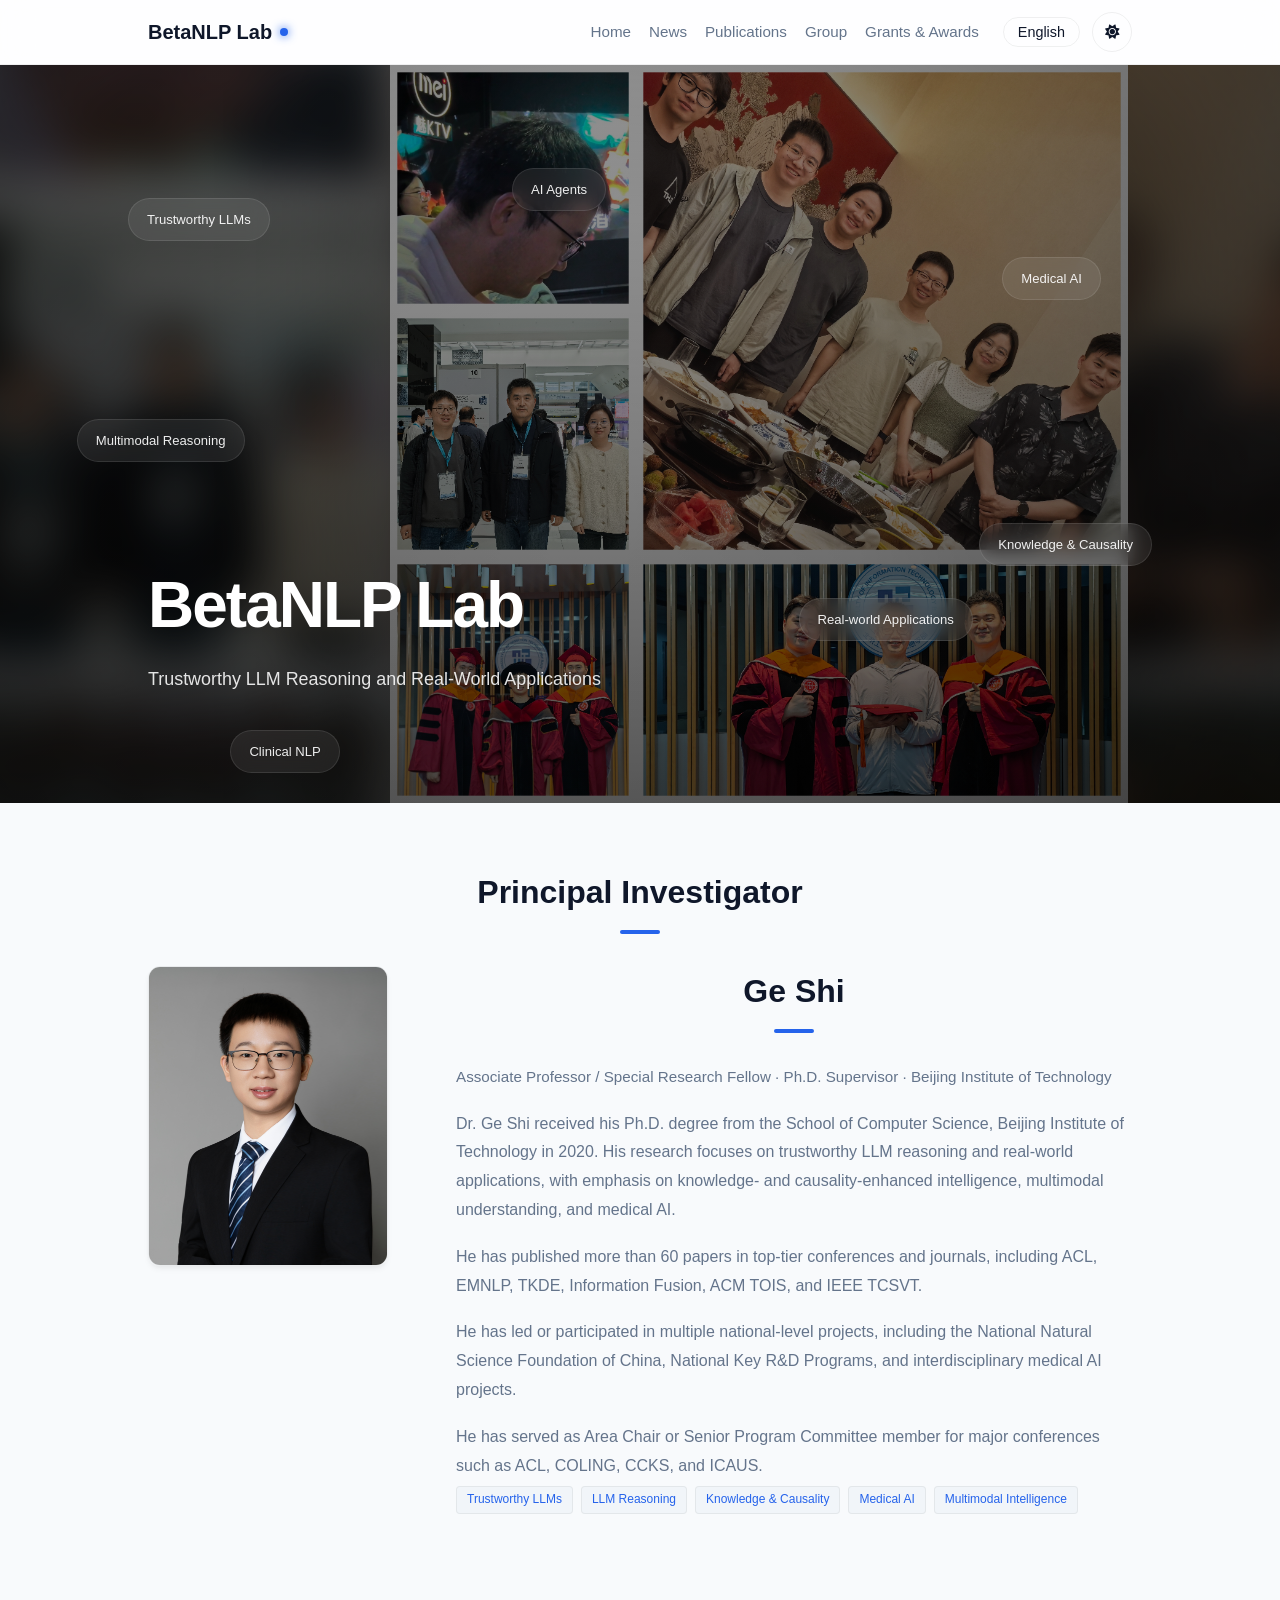
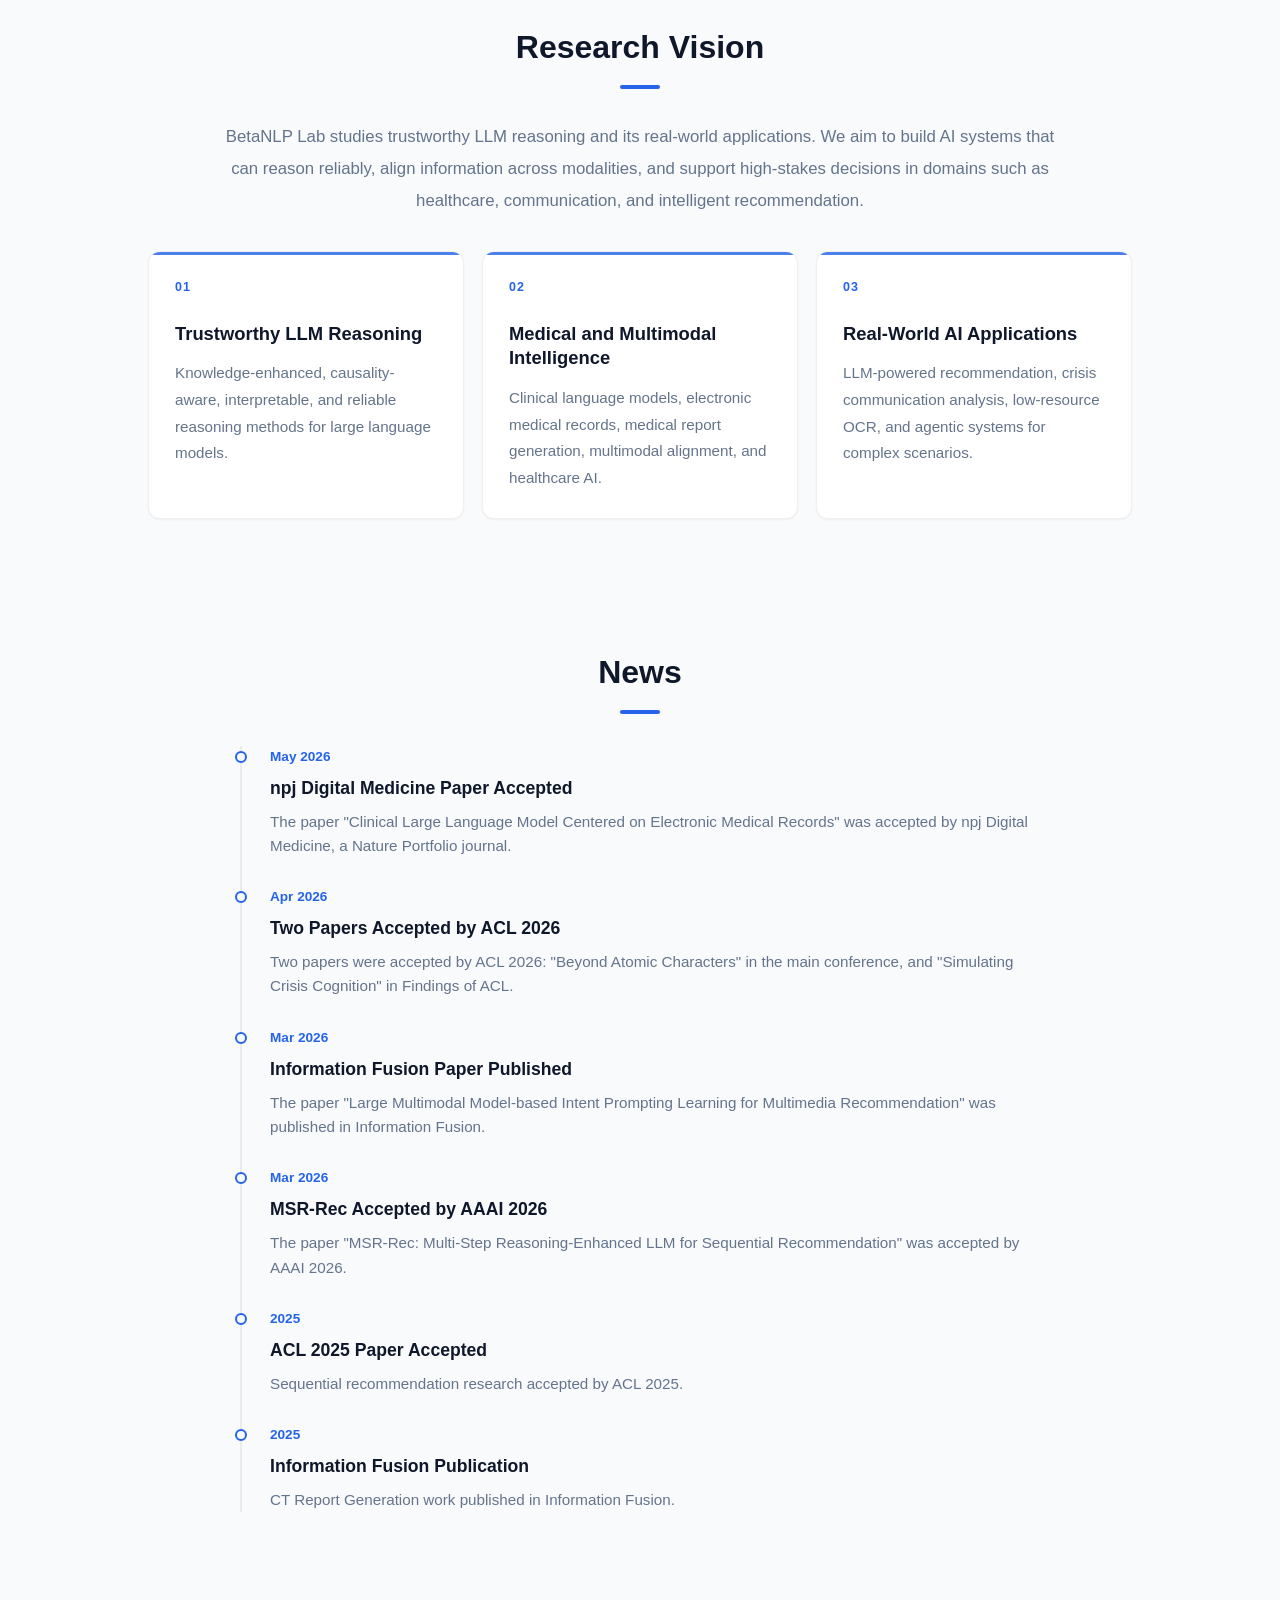
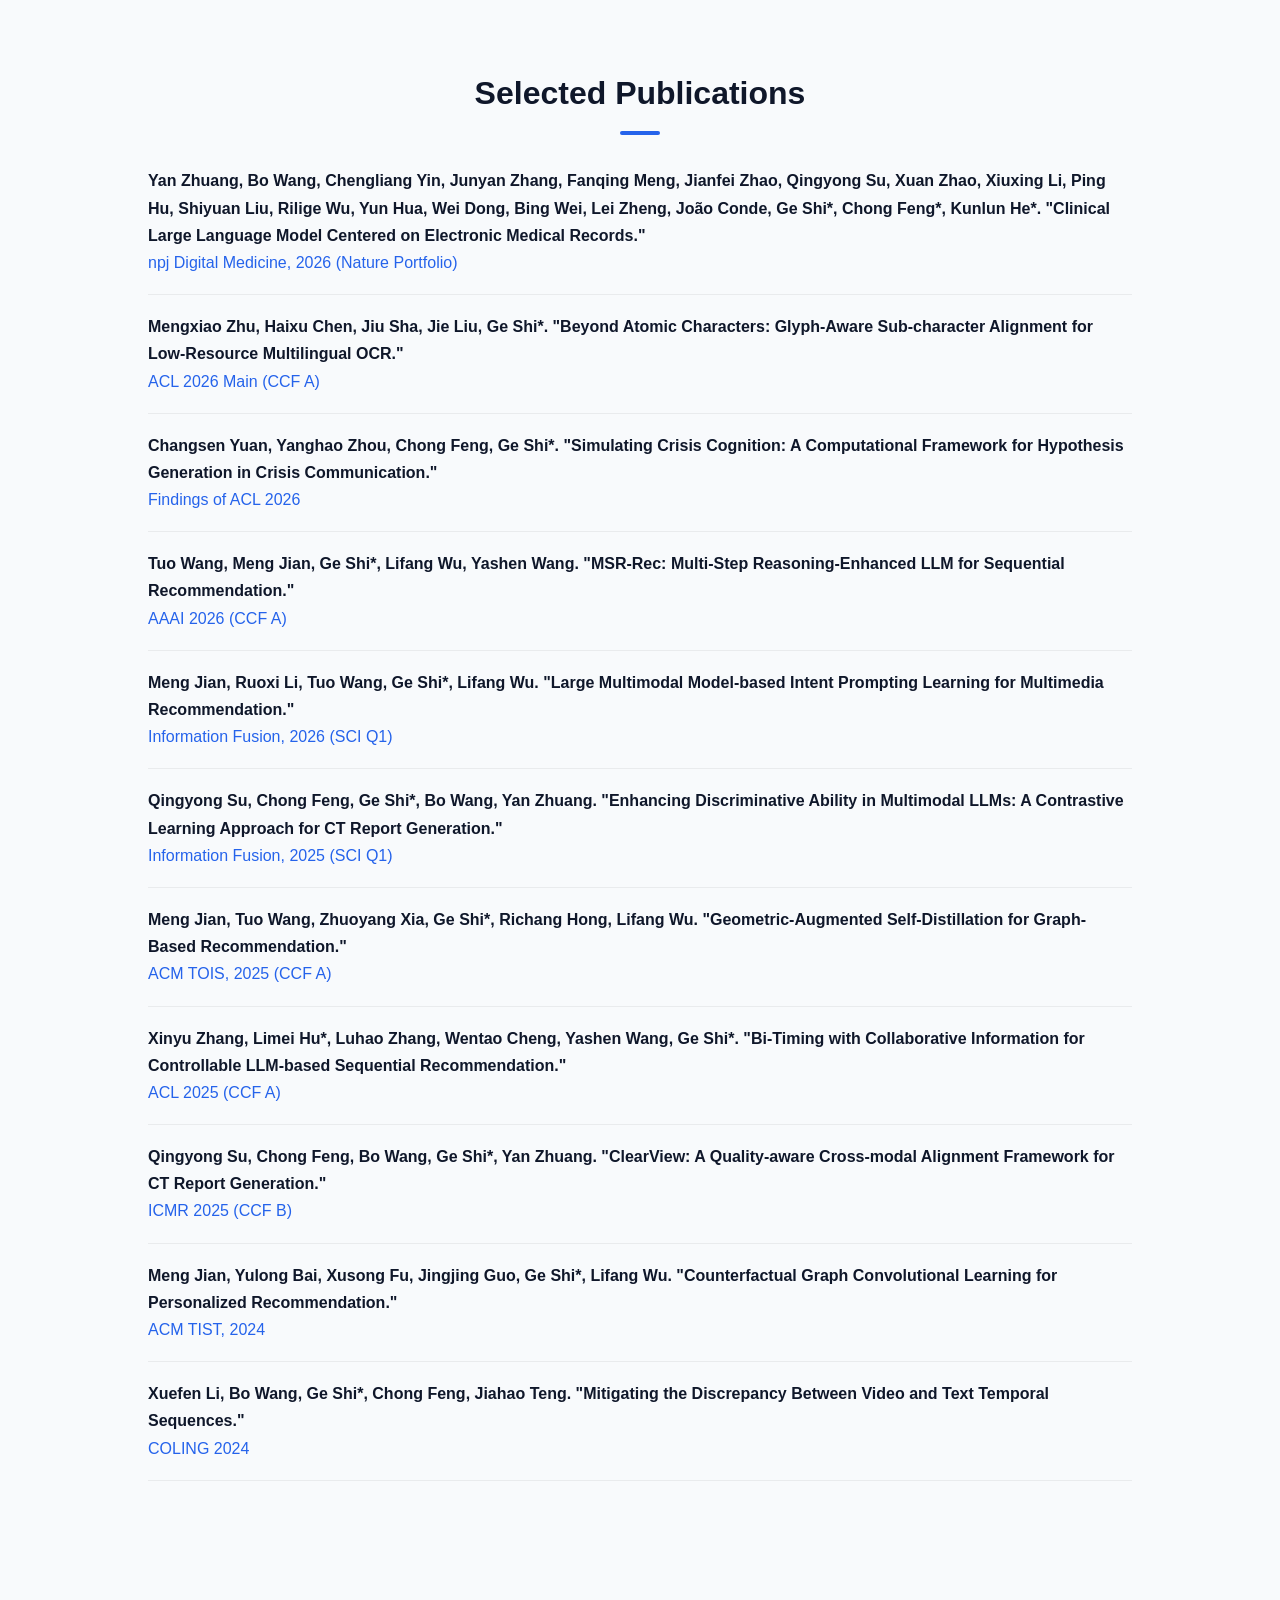
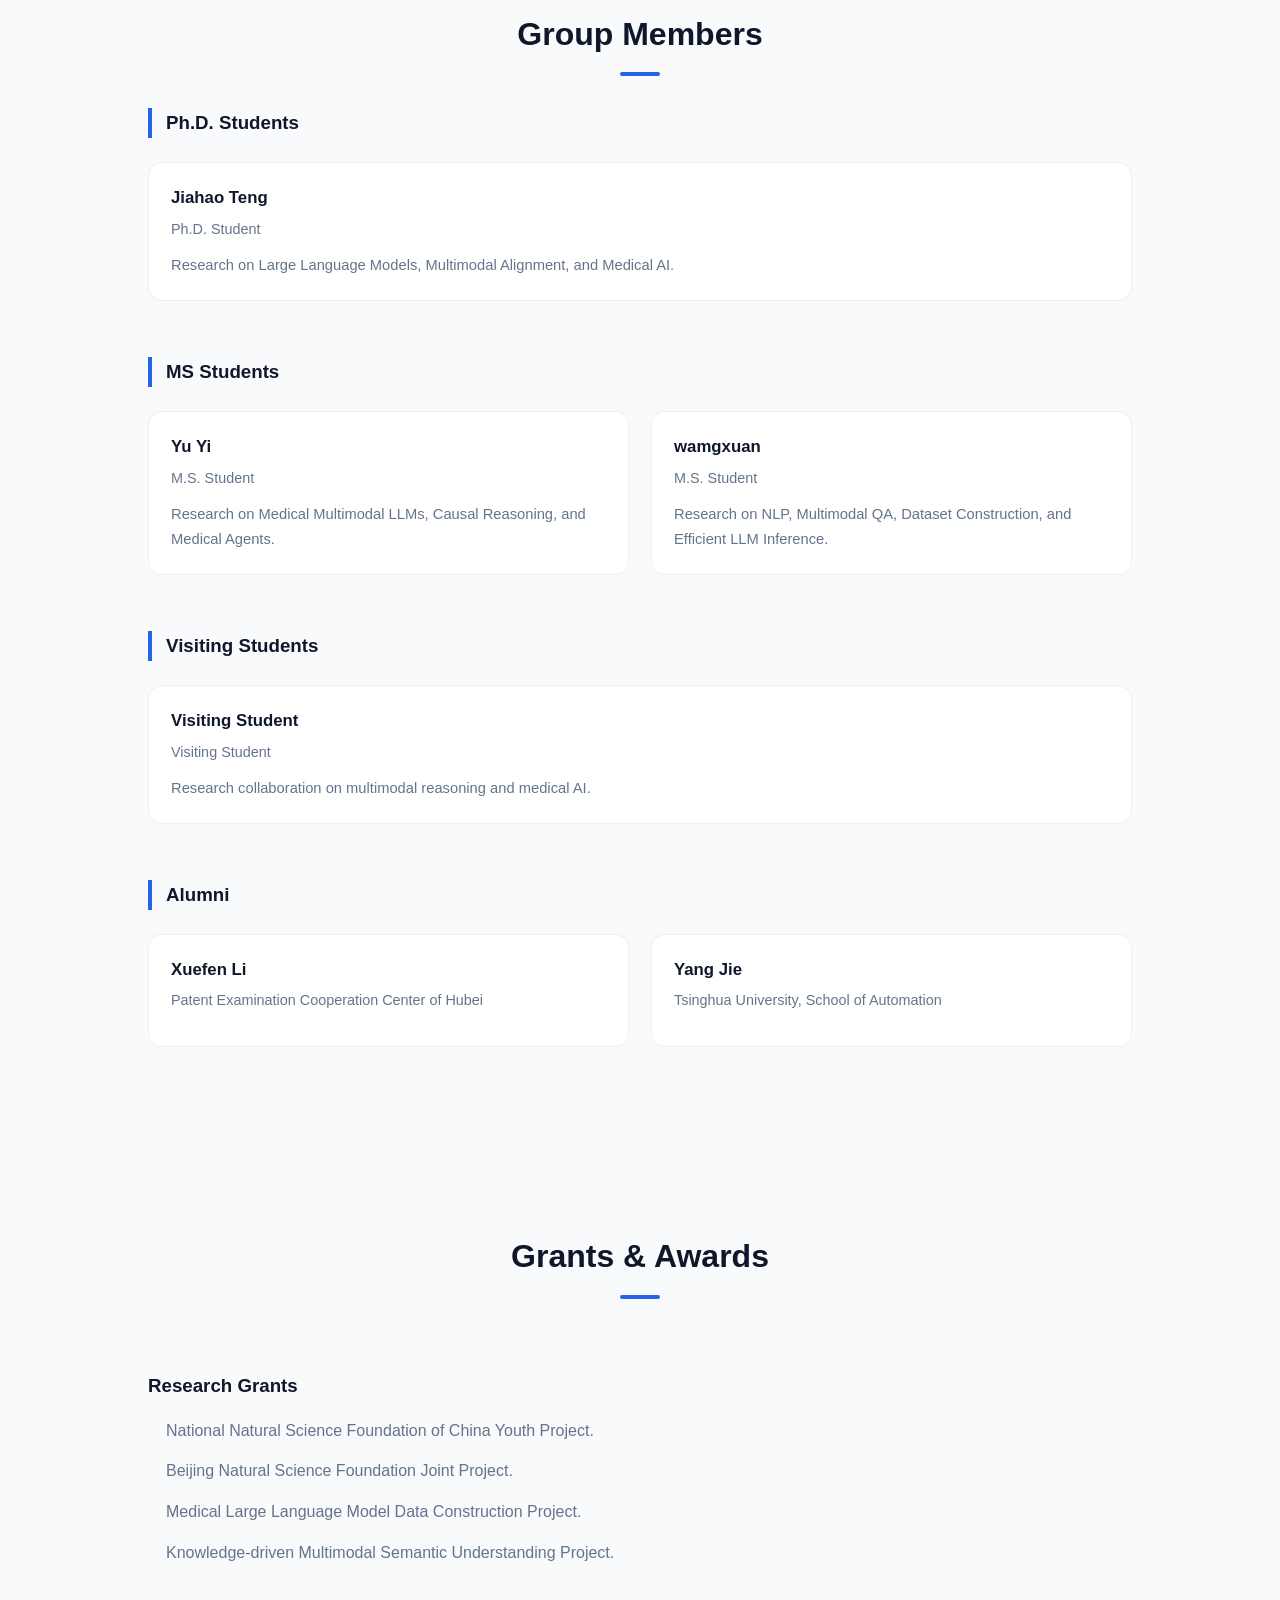
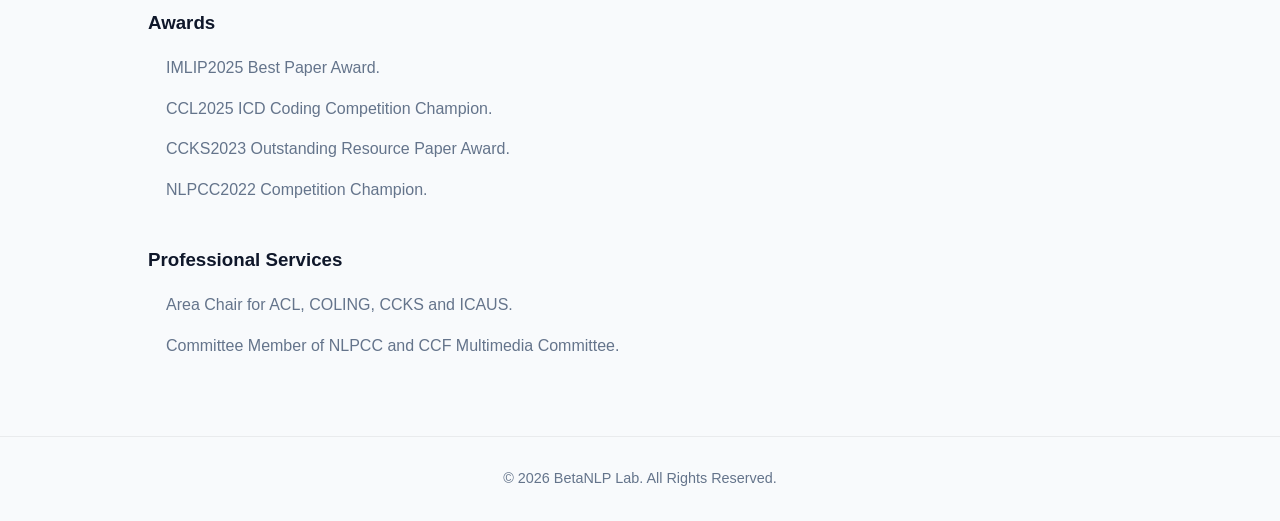
==== commit 3962c6b3: "Refine lab research positioning" ====
--- a/index.html
+++ b/index.html
@@ -101,13 +101,13 @@
 
     <div class="floating-keywords">
 
-      <span>Large Language Models</span>
+      <span>Trustworthy LLMs</span>
       <span>Medical AI</span>
-      <span>Knowledge Graphs</span>
-      <span>Multimodal Learning</span>
-      <span>Causal Reasoning</span>
+      <span>Multimodal Reasoning</span>
+      <span>Knowledge & Causality</span>
+      <span>Clinical NLP</span>
       <span>AI Agents</span>
-      <span>Clinical NLP</span>
+      <span>Real-world Applications</span>
 
 
     </div>
@@ -119,9 +119,7 @@
       </h1>
 
       <p>
-        Large Language Models · Medical AI ·
-        Knowledge Graphs · Multimodal Intelligence ·
-        Causal Reasoning
+        Trustworthy LLM Reasoning and Real-World Applications
       </p>
 
     </div>
@@ -165,6 +163,30 @@
   </section>
 
   <!-- ========================= -->
+  <!-- RESEARCH VISION -->
+  <!-- ========================= -->
+
+  <section id="research" class="section-padding research-section">
+
+    <div class="container">
+
+      <div class="section-header">
+
+        <h2>
+          Research Vision
+        </h2>
+
+      </div>
+
+      <div class="research-intro"></div>
+
+      <div class="research-grid"></div>
+
+    </div>
+
+  </section>
+
+  <!-- ========================= -->
   <!-- NEWS -->
   <!-- ========================= -->
 
@@ -270,4 +292,4 @@
   <script src="assets/js/i18n.js"></script>
 
 </body>
-</html>+</html>
--- a/assets/css/style.css
+++ b/assets/css/style.css
@@ -1001,6 +1001,75 @@
 }
 
 /* =========================================
+   RESEARCH VISION
+   ========================================= */
+
+.research-section {
+  padding-top: 24px;
+}
+
+.research-intro {
+  max-width: 850px;
+  margin: 0 auto 34px;
+  text-align: center;
+}
+
+.research-intro p {
+  color: var(--text-muted);
+  font-size: 1.05rem;
+  line-height: 1.9;
+}
+
+.research-grid {
+  display: grid;
+  grid-template-columns: repeat(3, minmax(0, 1fr));
+  gap: 18px;
+}
+
+.research-card {
+  position: relative;
+  min-height: 220px;
+  padding: 26px;
+  border: 1px solid var(--border-light);
+  border-radius: 12px;
+  background: var(--bg-card);
+  box-shadow: var(--shadow-sm);
+  overflow: hidden;
+}
+
+.research-card::before {
+  content: '';
+  position: absolute;
+  top: 0;
+  left: 0;
+  width: 100%;
+  height: 3px;
+  background: var(--primary);
+  opacity: 0.82;
+}
+
+.research-index {
+  margin-bottom: 24px;
+  font-size: 0.78rem;
+  font-weight: 700;
+  color: var(--primary);
+  letter-spacing: 0.08em;
+}
+
+.research-card h3 {
+  margin-bottom: 14px;
+  color: var(--text-main);
+  font-size: 1.15rem;
+  line-height: 1.35;
+}
+
+.research-card p {
+  color: var(--text-muted);
+  font-size: 0.95rem;
+  line-height: 1.75;
+}
+
+/* =========================================
    PUBLICATION LIST
    ========================================= */
 
@@ -1114,6 +1183,14 @@
     max-width: 260px;
   }
 
+  .research-grid {
+    grid-template-columns: 1fr;
+  }
+
+  .research-intro {
+    text-align: left;
+  }
+
 }
 
 /* =========================================================
@@ -1122,11 +1199,29 @@
 
 .hero-banner {
   position: relative;
-  height: 78vh;
-  min-height: 720px;
+  height: clamp(640px, 82vh, 820px);
+  min-height: 640px;
   overflow: hidden;
   display: flex;
   align-items: center;
+  background:
+    #111827;
+}
+
+.hero-banner::before {
+  content: '';
+  position: absolute;
+  inset: -28px;
+  z-index: 0;
+  background:
+    url('../images/top.jpg')
+    center / cover
+    no-repeat;
+  filter:
+    blur(22px)
+    saturate(1.05)
+    brightness(0.68);
+  transform: scale(1.08);
 }
 
 .hero-bg {
@@ -1136,12 +1231,11 @@
   width: 100%;
   height: 100%;
 
-  object-fit: cover;
-
-  transform: scale(1.03);
-
-  animation:
-    heroSlowZoom 18s ease-in-out infinite alternate;
+  z-index: 1;
+  object-fit: contain;
+  object-position: 72% center;
+  filter:
+    drop-shadow(0 24px 80px rgba(0,0,0,0.38));
 }
 
 /* =========================================================
@@ -1154,13 +1248,19 @@
   inset: 0;
 
   background:
+    radial-gradient(
+      circle at 46% 58%,
+      rgba(0,0,0,0.12) 0%,
+      rgba(0,0,0,0.18) 34%,
+      rgba(0,0,0,0.45) 100%
+    ),
     linear-gradient(
       180deg,
-      rgba(0,0,0,0.40) 0%,
-      rgba(0,0,0,0.62) 100%
+      rgba(0,0,0,0.26) 0%,
+      rgba(0,0,0,0.58) 100%
     );
 
-  z-index: 1;
+  z-index: 2;
 }
 
 /* =========================================================
@@ -1174,7 +1274,9 @@
 
   color: white;
 
-  max-width: 900px;
+  max-width: var(--container-width);
+  justify-content: flex-end;
+  padding-bottom: clamp(76px, 12vh, 128px);
 }
 
 .hero-badge {
@@ -1207,7 +1309,7 @@
 
 .hero-content h1 {
 
-  font-size: 5rem;
+  font-size: 4rem;
 
   font-weight: 800;
 
@@ -1225,14 +1327,14 @@
 
 .hero-content p {
 
-  font-size: 1.3rem;
+  font-size: 1.12rem;
 
   line-height: 1.8;
 
   color:
     rgba(255,255,255,0.88);
 
-  max-width: 760px;
+  max-width: 560px;
 
   animation:
     fadeUp 1s ease 0.3s forwards;
@@ -1304,8 +1406,8 @@
 }
 
 .floating-keywords span:nth-child(5) {
-  bottom: 16%;
-  left: 20%;
+  bottom: 4%;
+  left: 18%;
 }
 
 .floating-keywords span:nth-child(6) {
@@ -1529,11 +1631,20 @@
 
   .hero-banner {
 
-    min-height: 640px;
-    height: auto;
+    min-height: 620px;
+    height: calc(100vh - 64px);
 
     padding:
-      120px 0;
+      0 0 64px;
+  }
+
+  .hero-bg {
+    object-fit: contain;
+    object-position: center top;
+  }
+
+  .hero-content {
+    padding-bottom: 36px;
   }
 
   .hero-content h1 {
@@ -1554,4 +1665,23 @@
       8px 12px;
   }
 
-}
+  .floating-keywords span:nth-child(n+4) {
+    display: none;
+  }
+
+  .floating-keywords span:nth-child(1) {
+    top: 18%;
+    left: 8%;
+  }
+
+  .floating-keywords span:nth-child(2) {
+    top: 22%;
+    right: 10%;
+  }
+
+  .floating-keywords span:nth-child(3) {
+    top: 50%;
+    left: 8%;
+  }
+
+}
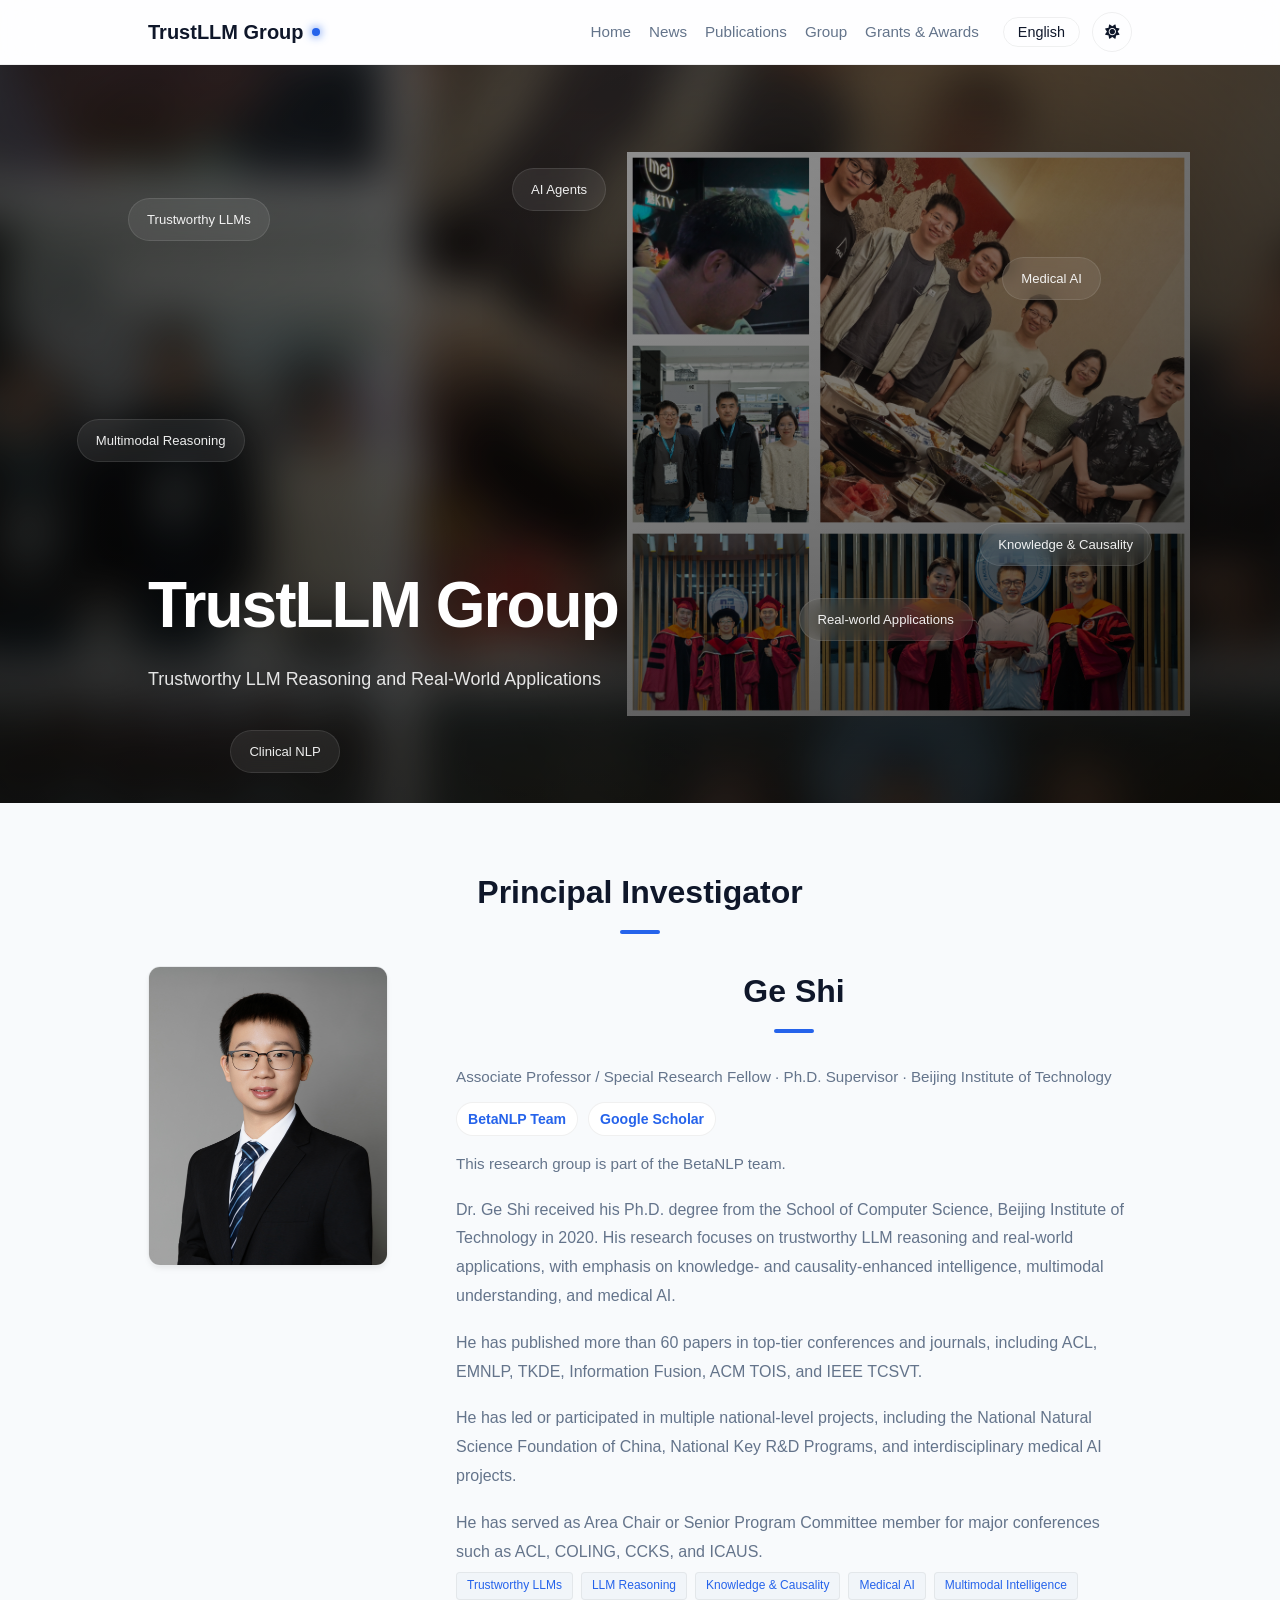
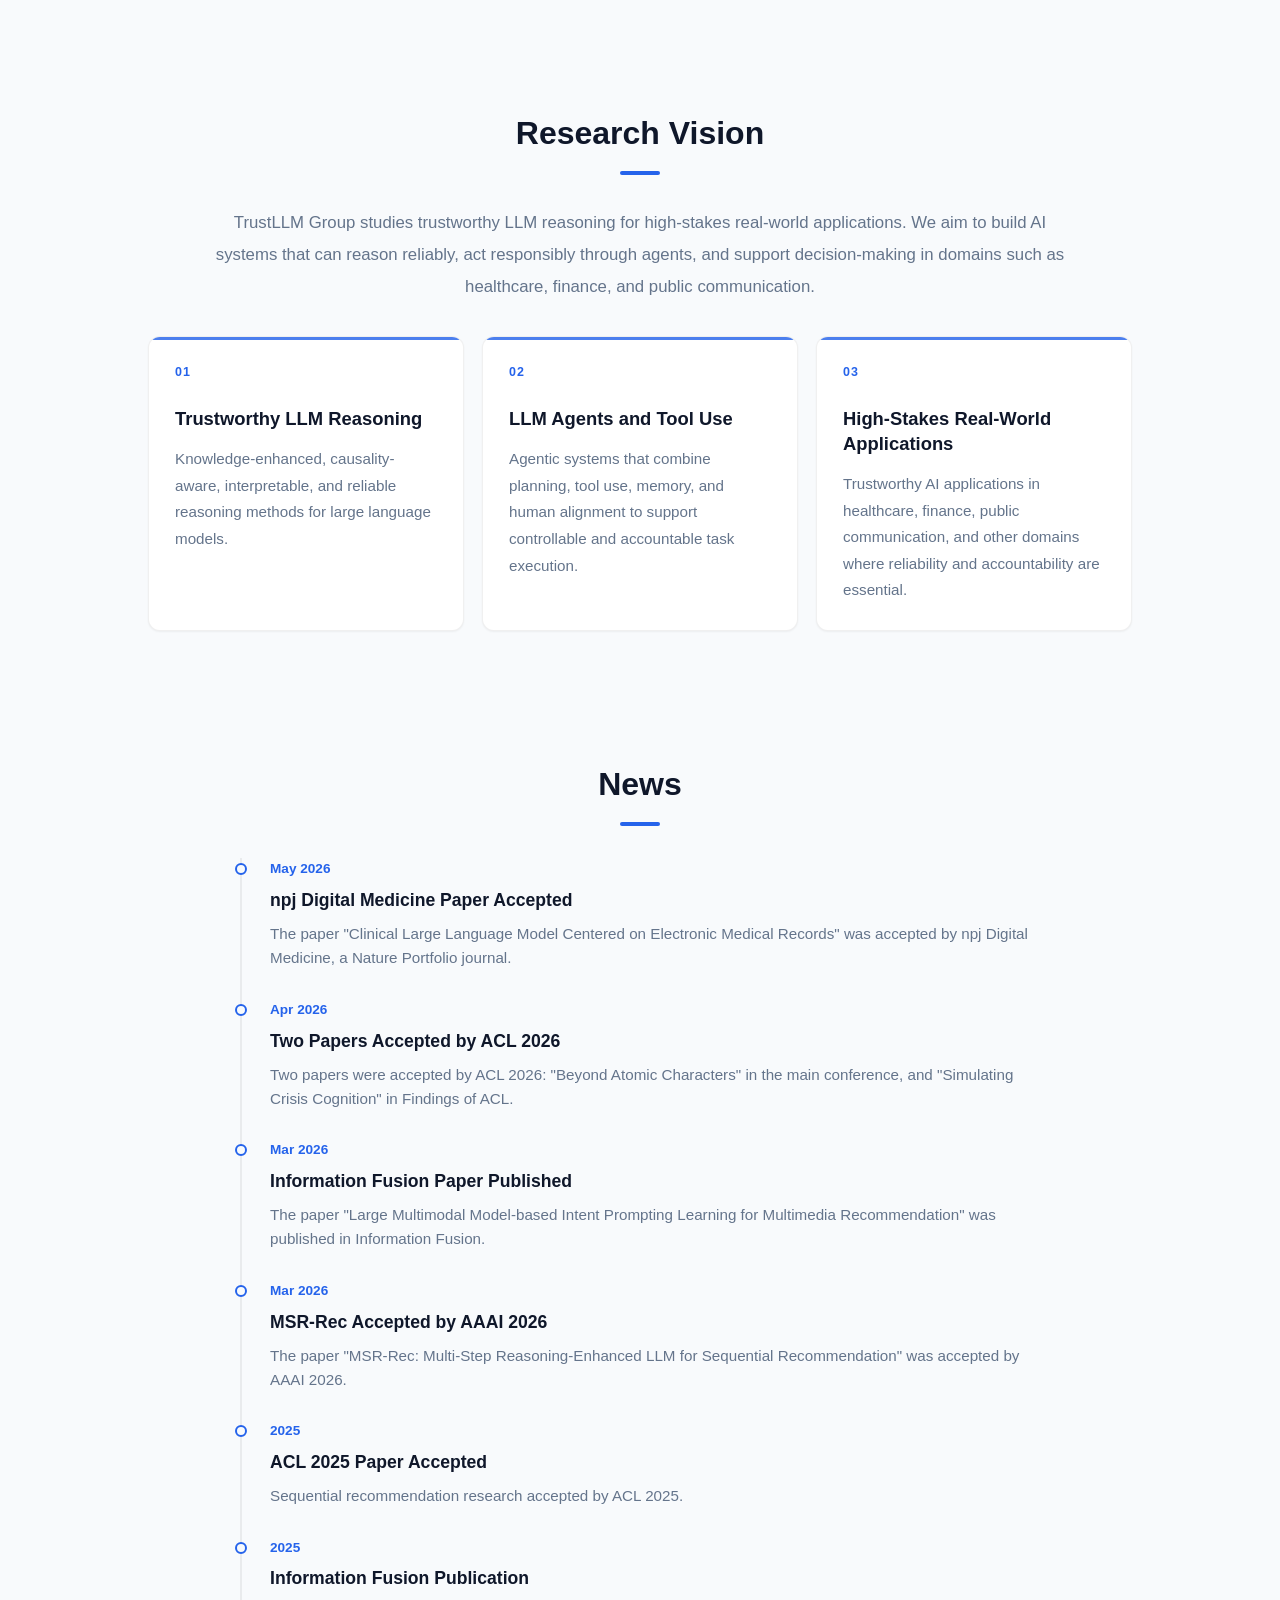
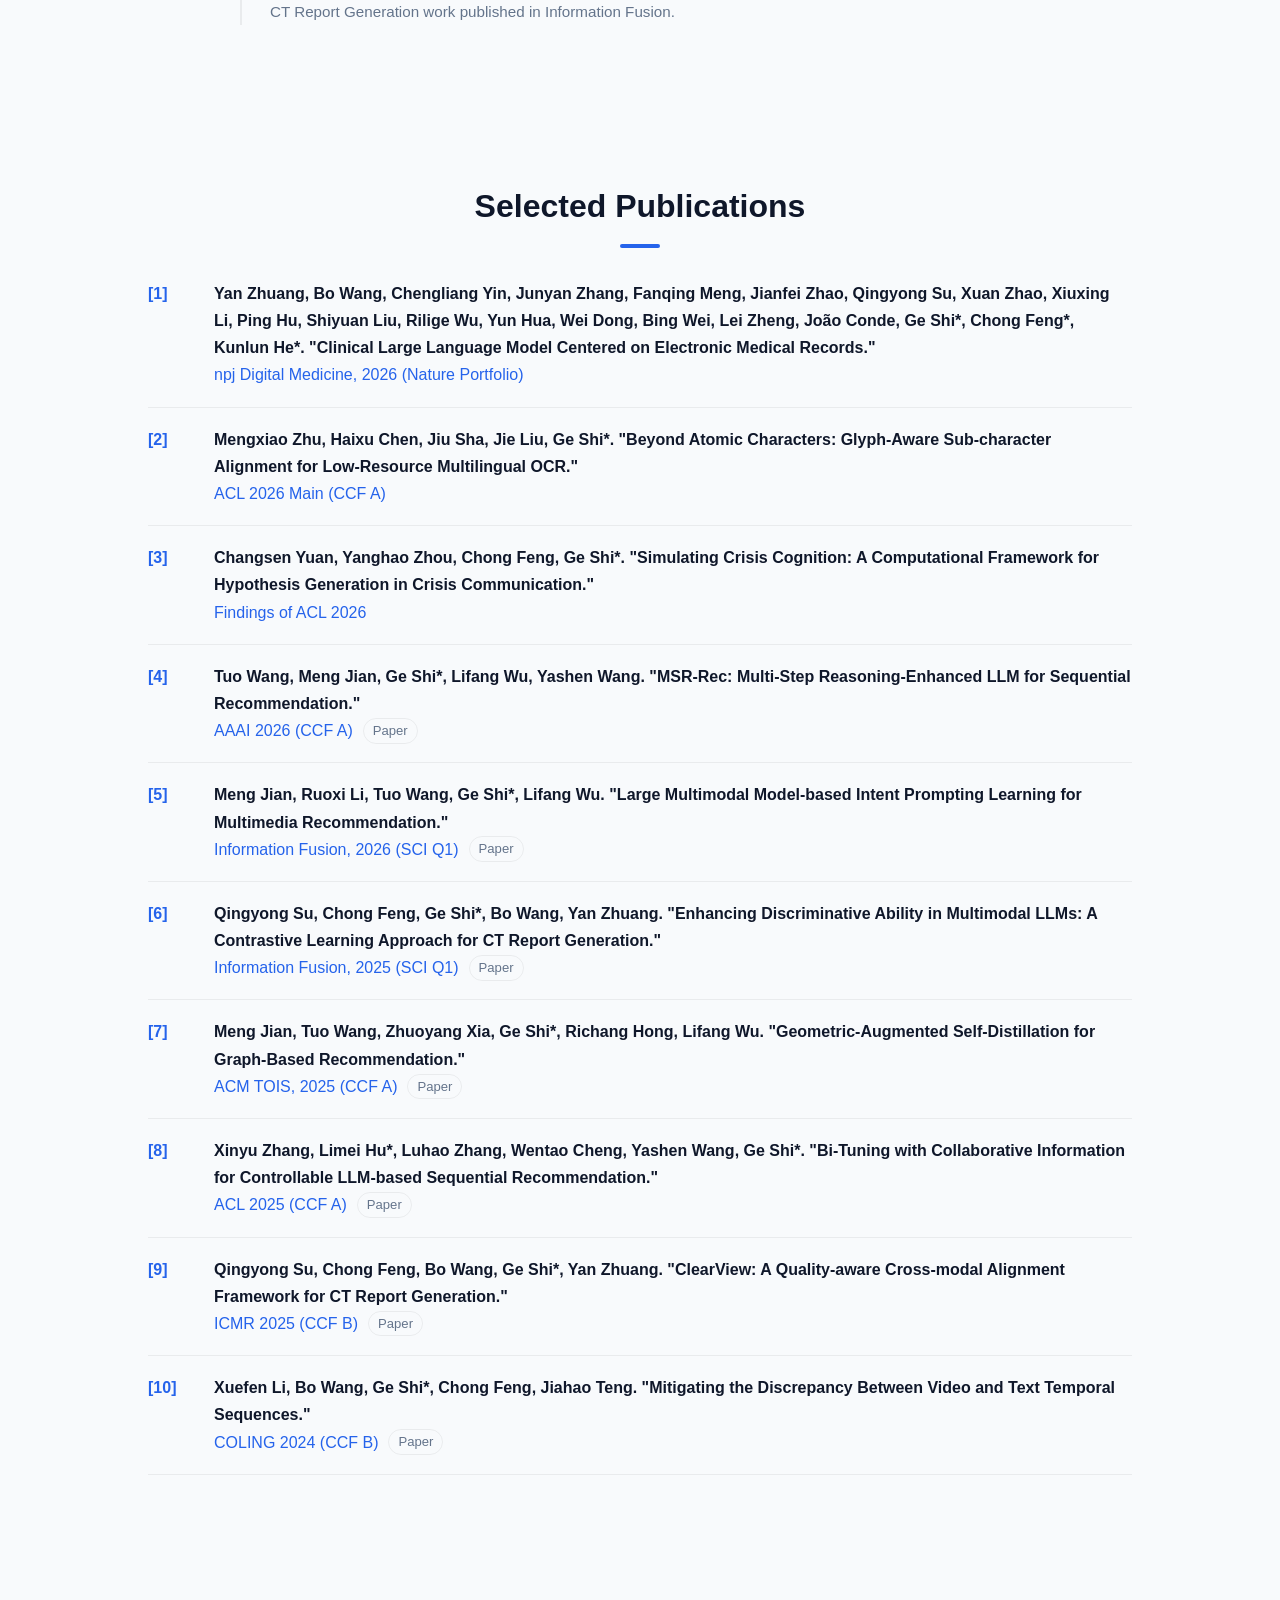
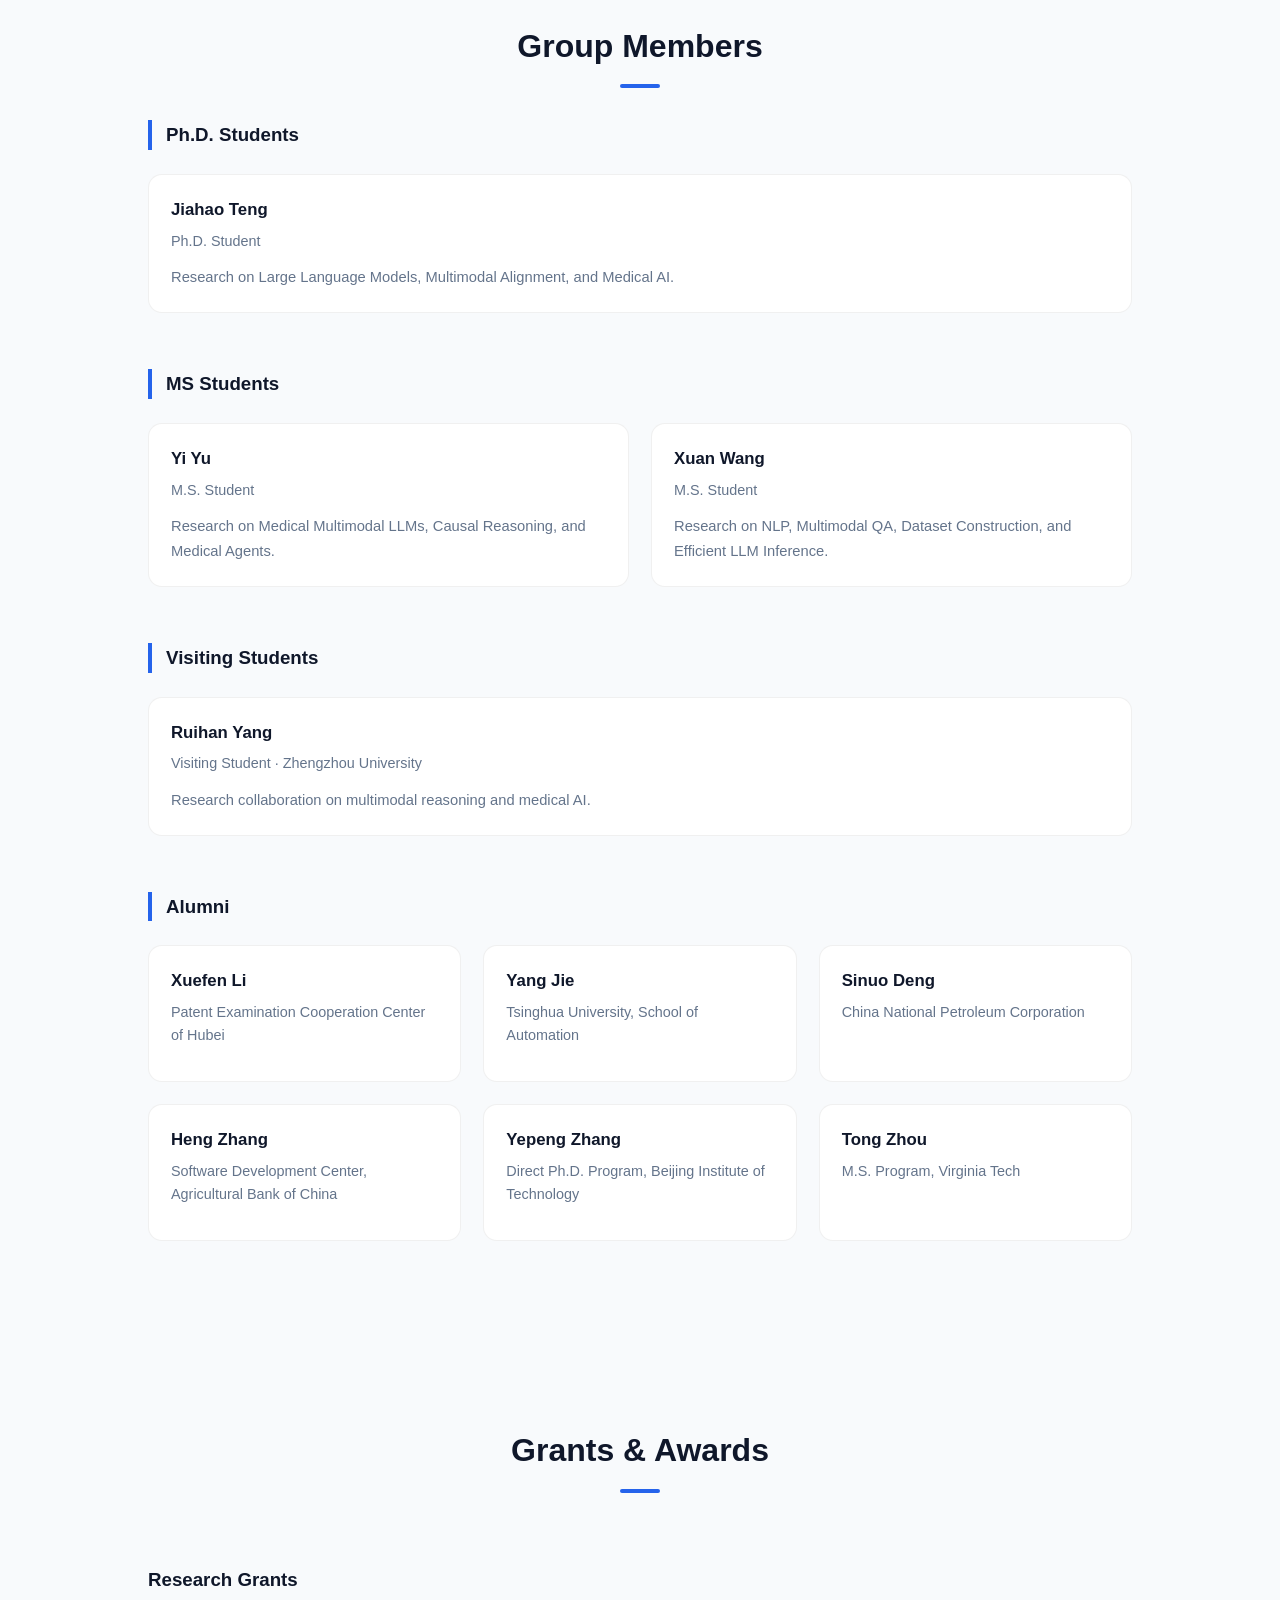
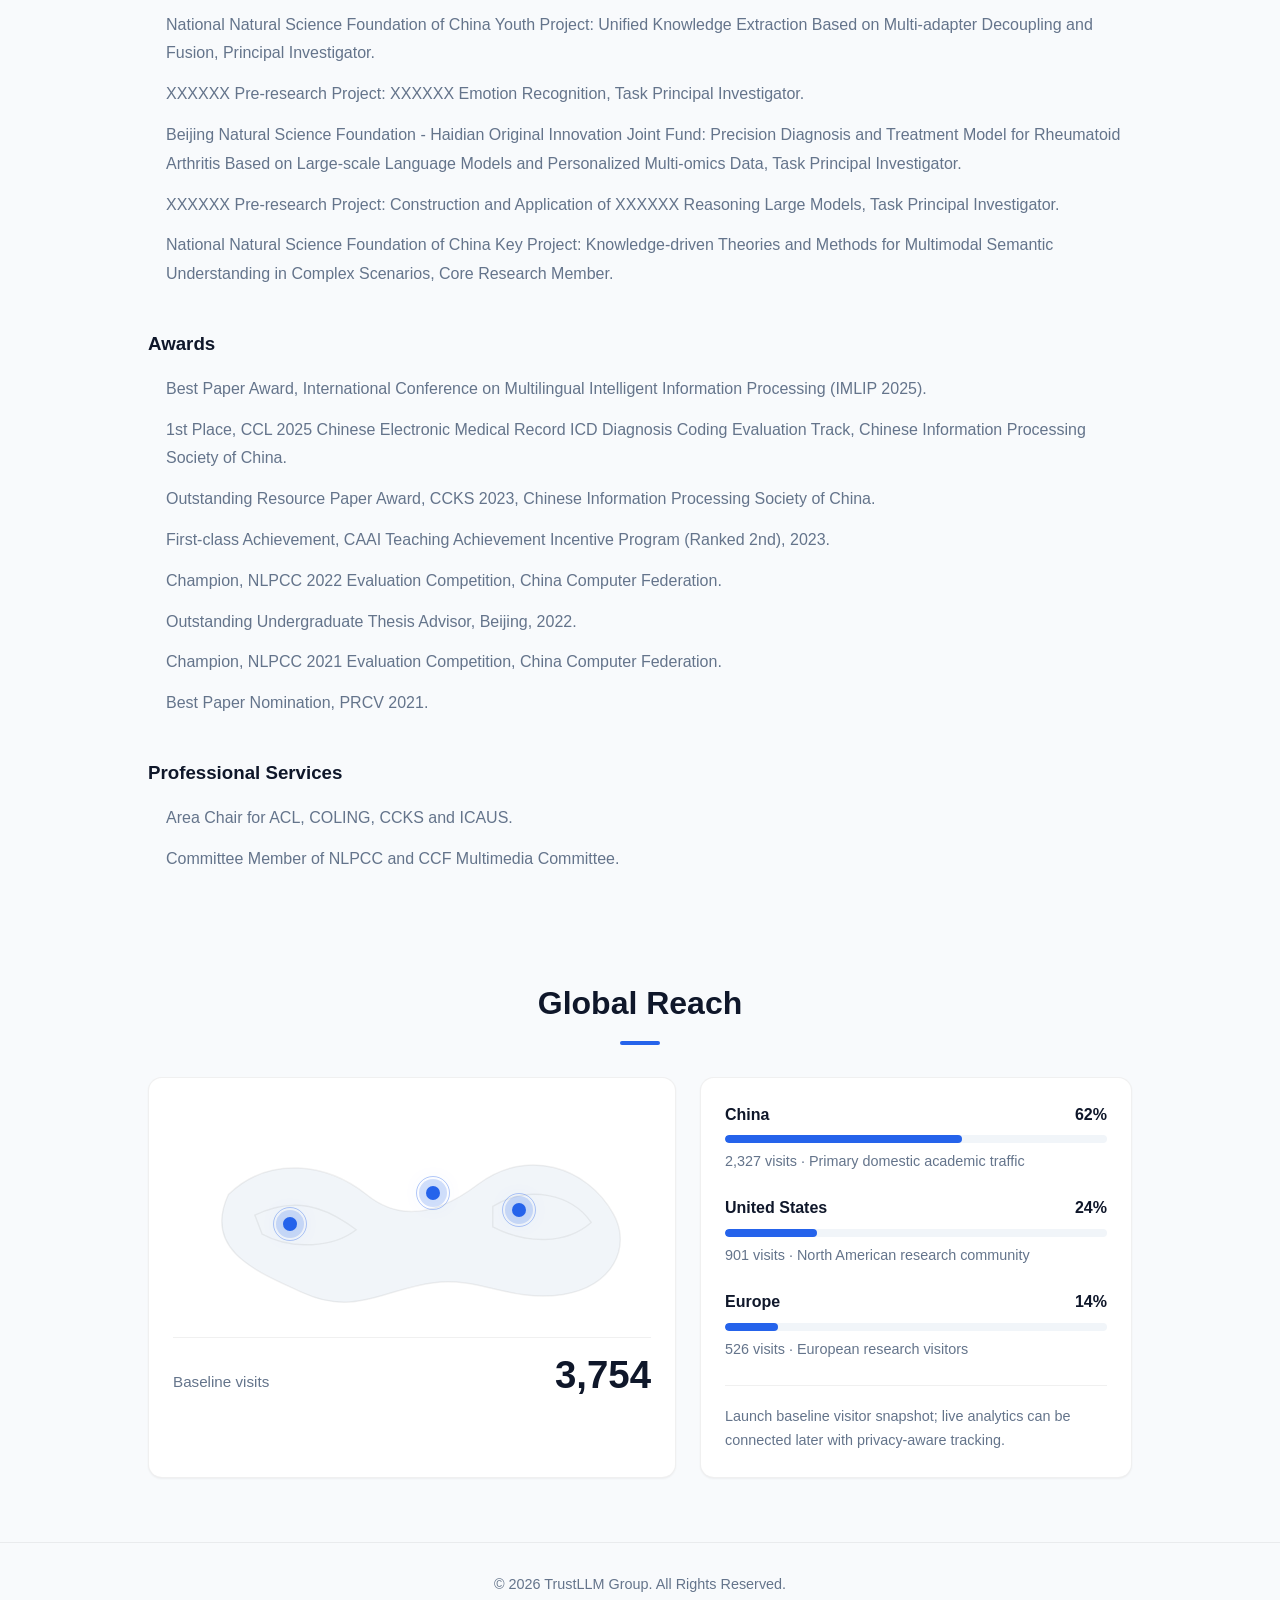
==== commit 7a055495: "Add TrustLLM branding and visitor reach section" ====
--- a/index.html
+++ b/index.html
@@ -6,7 +6,7 @@
   <meta charset="UTF-8" />
   <meta name="viewport" content="width=device-width, initial-scale=1.0" />
 
-  <title>BetaNLP Lab</title>
+  <title>TrustLLM Group</title>
 
   <script>
     const savedTheme =
@@ -45,7 +45,7 @@
       <a href="#" class="logo">
 
         <span class="logo-text">
-          BetaNLP Lab
+          TrustLLM Group
         </span>
 
         <div class="logo-dot"></div>
@@ -115,7 +115,7 @@
     <div class="hero-content container">
 
       <h1>
-        BetaNLP Lab
+        TrustLLM Group
       </h1>
 
       <p>
@@ -278,12 +278,32 @@
   </section>
 
   <!-- ========================= -->
+  <!-- GLOBAL REACH -->
+  <!-- ========================= -->
+
+  <section id="reach" class="section-padding reach-section">
+
+    <div class="container">
+
+      <div class="section-header">
+
+        <h2>Global Reach</h2>
+
+      </div>
+
+      <div class="reach-wrapper"></div>
+
+    </div>
+
+  </section>
+
+  <!-- ========================= -->
   <!-- FOOTER -->
   <!-- ========================= -->
 
   <footer>
 
-    © 2026 BetaNLP Lab.
+    © 2026 TrustLLM Group.
     All Rights Reserved.
 
   </footer>
--- a/assets/css/style.css
+++ b/assets/css/style.css
@@ -989,7 +989,37 @@
 }
 
 .pi-title {
-  margin-bottom: 20px;
+  margin-bottom: 12px;
+  color: var(--text-muted);
+  font-size: 0.95rem;
+}
+
+.pi-links {
+  display: flex;
+  flex-wrap: wrap;
+  gap: 10px;
+  margin-bottom: 14px;
+}
+
+.pi-links a {
+  display: inline-flex;
+  align-items: center;
+  padding: 5px 11px;
+  border: 1px solid var(--border-light);
+  border-radius: 999px;
+  color: var(--primary);
+  background: var(--bg-card);
+  font-size: 0.88rem;
+  font-weight: 600;
+}
+
+.pi-links a:hover {
+  border-color: var(--primary);
+  background: var(--bg-hover);
+}
+
+.pi-affiliation-note {
+  margin-bottom: 18px;
   color: var(--text-muted);
   font-size: 0.95rem;
 }
@@ -1076,13 +1106,27 @@
 .publication-list {
   display: flex;
   flex-direction: column;
-  gap: 18px;
+  gap: 0;
 }
 
 .pub-item {
+  display: grid;
+  grid-template-columns: 54px 1fr;
+  gap: 12px;
   padding-bottom: 18px;
+  margin-bottom: 18px;
   border-bottom: 1px solid var(--border-light);
   line-height: 1.7;
+}
+
+.pub-index {
+  color: var(--primary);
+  font-weight: 700;
+  font-variant-numeric: tabular-nums;
+}
+
+.pub-content {
+  min-width: 0;
 }
 
 .pub-title {
@@ -1090,9 +1134,42 @@
   color: var(--text-main);
 }
 
+.pub-title-link {
+  color: inherit;
+  text-decoration: none;
+}
+
+.pub-title-link:hover {
+  color: var(--primary);
+}
+
+.pub-meta {
+  display: flex;
+  flex-wrap: wrap;
+  align-items: center;
+  gap: 10px;
+}
+
 .pub-venue {
   color: var(--primary);
   font-weight: 500;
+}
+
+.pub-link {
+  display: inline-flex;
+  align-items: center;
+  padding: 2px 9px;
+  border: 1px solid var(--border-light);
+  border-radius: 999px;
+  color: var(--text-muted);
+  font-size: 0.82rem;
+  line-height: 1.5;
+}
+
+.pub-link:hover {
+  border-color: var(--primary);
+  color: var(--primary);
+  background: var(--bg-hover);
 }
 
 .pub-year {
@@ -1146,6 +1223,154 @@
 }
 
 /* =========================================
+   GLOBAL REACH
+   ========================================= */
+
+.reach-section {
+  padding-top: 28px;
+}
+
+.reach-wrapper {
+  display: grid;
+  grid-template-columns: minmax(0, 1.1fr) minmax(320px, 0.9fr);
+  gap: 24px;
+  align-items: stretch;
+}
+
+.reach-map-panel,
+.reach-detail-panel {
+  border: 1px solid var(--border-light);
+  border-radius: 14px;
+  background: var(--bg-card);
+  box-shadow: var(--shadow-sm);
+}
+
+.reach-map-panel {
+  position: relative;
+  min-height: 330px;
+  padding: 24px;
+  overflow: hidden;
+}
+
+.reach-map {
+  position: relative;
+  height: 235px;
+}
+
+.reach-map svg {
+  width: 100%;
+  height: 100%;
+}
+
+.reach-map path {
+  fill: var(--bg-hover);
+  stroke: var(--border-light);
+  stroke-width: 2;
+}
+
+.reach-dot {
+  position: absolute;
+  width: 14px;
+  height: 14px;
+  border-radius: 50%;
+  background: var(--primary);
+  box-shadow:
+    0 0 0 7px var(--primary-glow),
+    0 0 24px var(--primary-glow);
+}
+
+.reach-dot::after {
+  content: '';
+  position: absolute;
+  inset: -10px;
+  border: 1px solid var(--primary);
+  border-radius: 50%;
+  opacity: 0.35;
+}
+
+.reach-dot-china {
+  left: 71%;
+  top: 43%;
+}
+
+.reach-dot-us {
+  left: 23%;
+  top: 49%;
+}
+
+.reach-dot-europe {
+  left: 53%;
+  top: 36%;
+}
+
+.reach-total {
+  display: flex;
+  justify-content: space-between;
+  align-items: end;
+  gap: 20px;
+  padding-top: 18px;
+  border-top: 1px solid var(--border-light);
+}
+
+.reach-total span {
+  color: var(--text-muted);
+  font-size: 0.95rem;
+}
+
+.reach-total strong {
+  color: var(--text-main);
+  font-size: 2.4rem;
+  line-height: 1;
+}
+
+.reach-detail-panel {
+  padding: 24px;
+}
+
+.reach-region + .reach-region {
+  margin-top: 22px;
+}
+
+.reach-region-head {
+  display: flex;
+  justify-content: space-between;
+  gap: 16px;
+  margin-bottom: 8px;
+  color: var(--text-main);
+  font-weight: 700;
+}
+
+.reach-bar {
+  height: 8px;
+  overflow: hidden;
+  border-radius: 999px;
+  background: var(--bg-hover);
+}
+
+.reach-bar span {
+  display: block;
+  height: 100%;
+  border-radius: inherit;
+  background: var(--primary);
+}
+
+.reach-region-meta {
+  margin-top: 7px;
+  color: var(--text-muted);
+  font-size: 0.9rem;
+  line-height: 1.6;
+}
+
+.reach-note {
+  margin-top: 24px;
+  padding-top: 18px;
+  border-top: 1px solid var(--border-light);
+  color: var(--text-muted);
+  font-size: 0.9rem;
+  line-height: 1.7;
+}
+
+/* =========================================
    Academic Block
    ========================================= */
 
@@ -1189,6 +1414,15 @@
 
   .research-intro {
     text-align: left;
+  }
+
+  .pub-item {
+    grid-template-columns: 1fr;
+    gap: 4px;
+  }
+
+  .reach-wrapper {
+    grid-template-columns: 1fr;
   }
 
 }
@@ -1226,16 +1460,21 @@
 
 .hero-bg {
   position: absolute;
-  inset: 0;
-
-  width: 100%;
-  height: 100%;
+  top: 50%;
+  right: clamp(24px, 7vw, 148px);
+  bottom: auto;
+  left: auto;
+
+  width: min(44vw, 620px);
+  height: min(64vh, 620px);
 
   z-index: 1;
   object-fit: contain;
-  object-position: 72% center;
+  object-position: center;
   filter:
     drop-shadow(0 24px 80px rgba(0,0,0,0.38));
+  transform:
+    translateY(-50%);
 }
 
 /* =========================================================
@@ -1639,6 +1878,12 @@
   }
 
   .hero-bg {
+    top: 8px;
+    left: 0;
+    right: auto;
+    width: 100%;
+    height: auto;
+    transform: none;
     object-fit: contain;
     object-position: center top;
   }
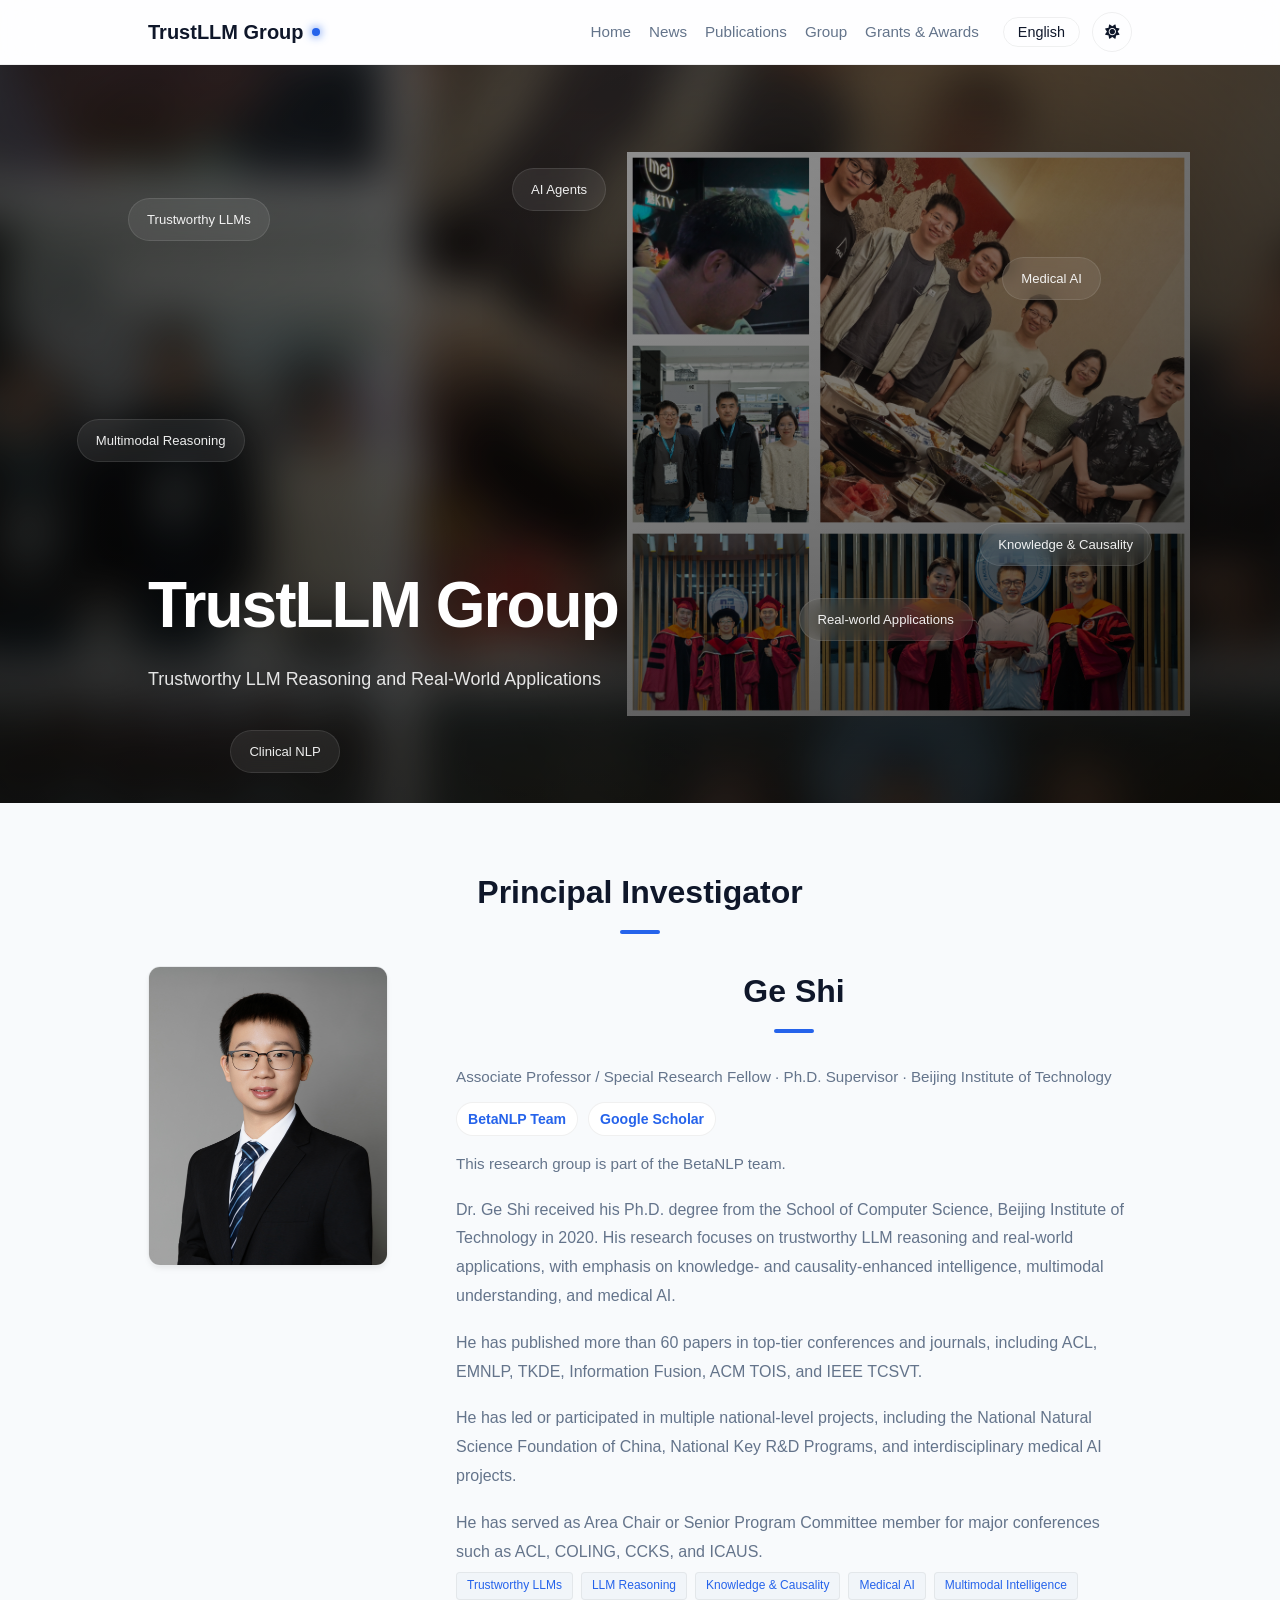
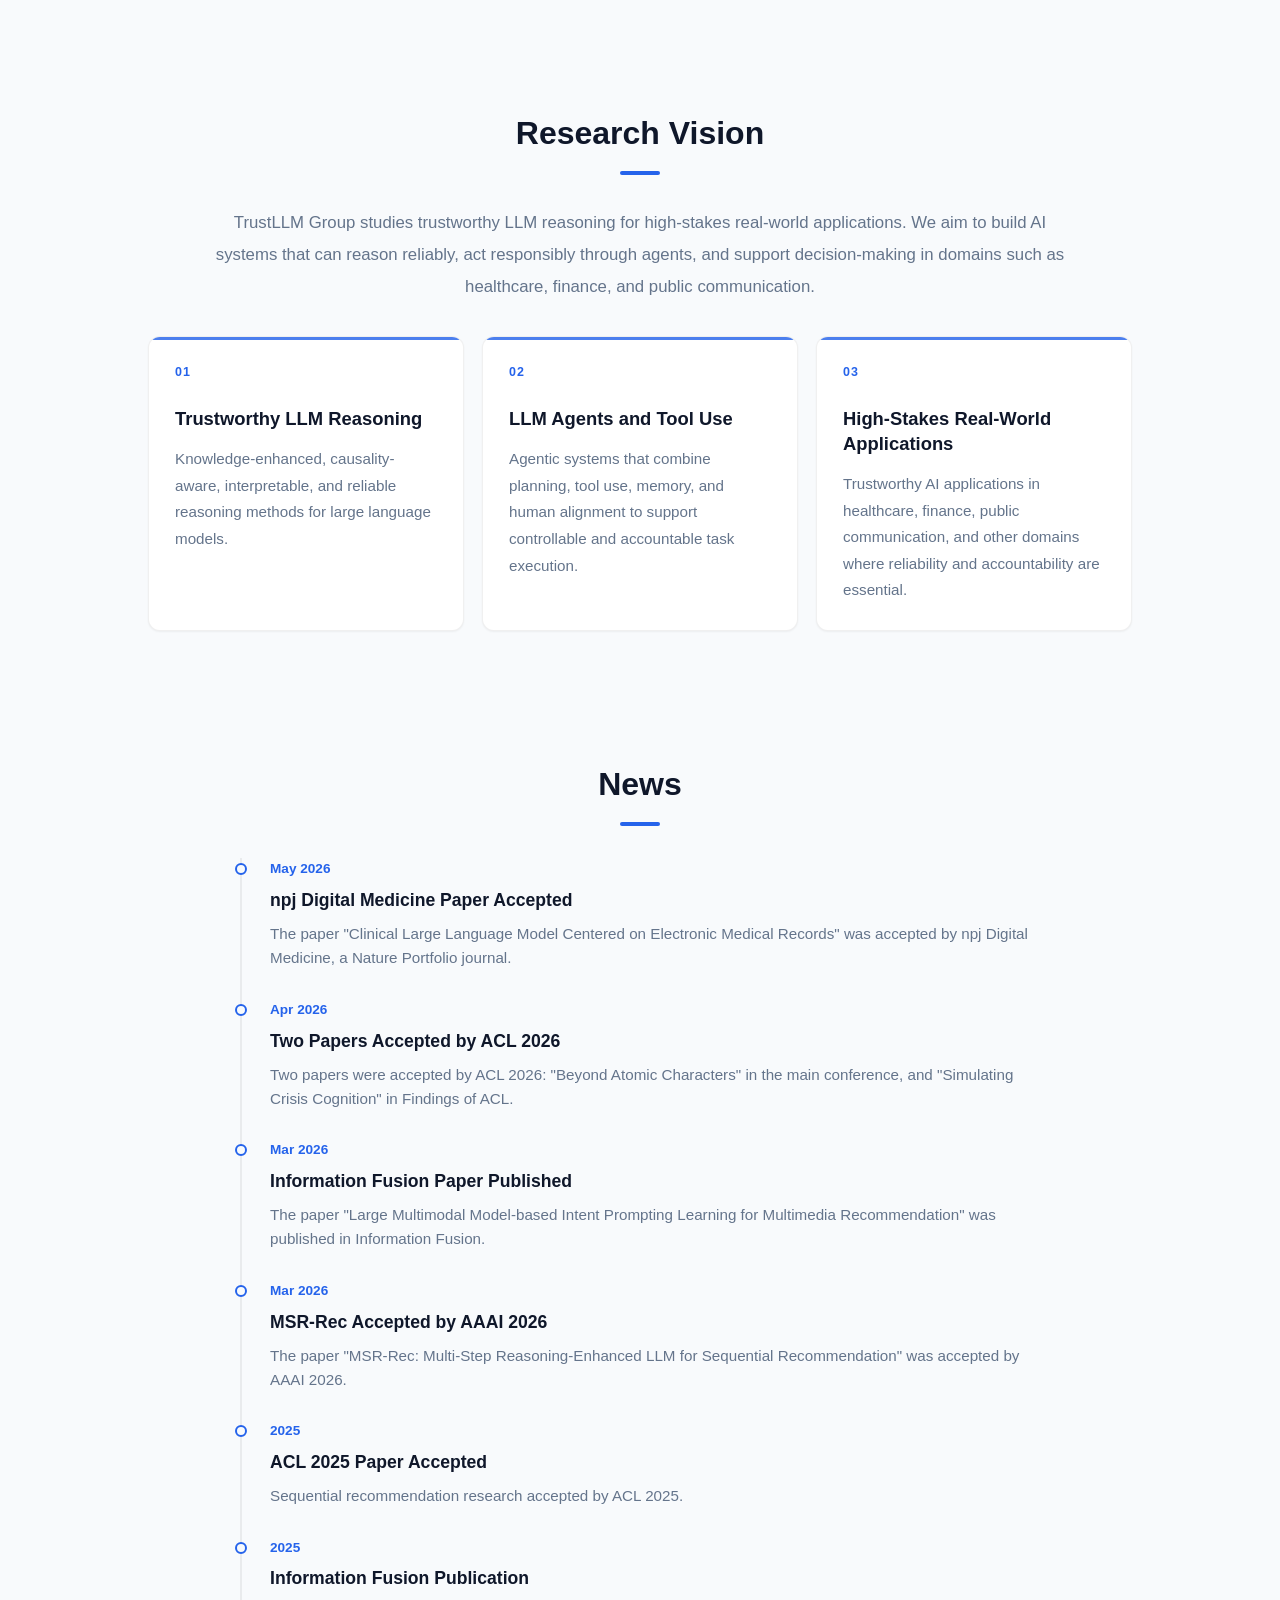
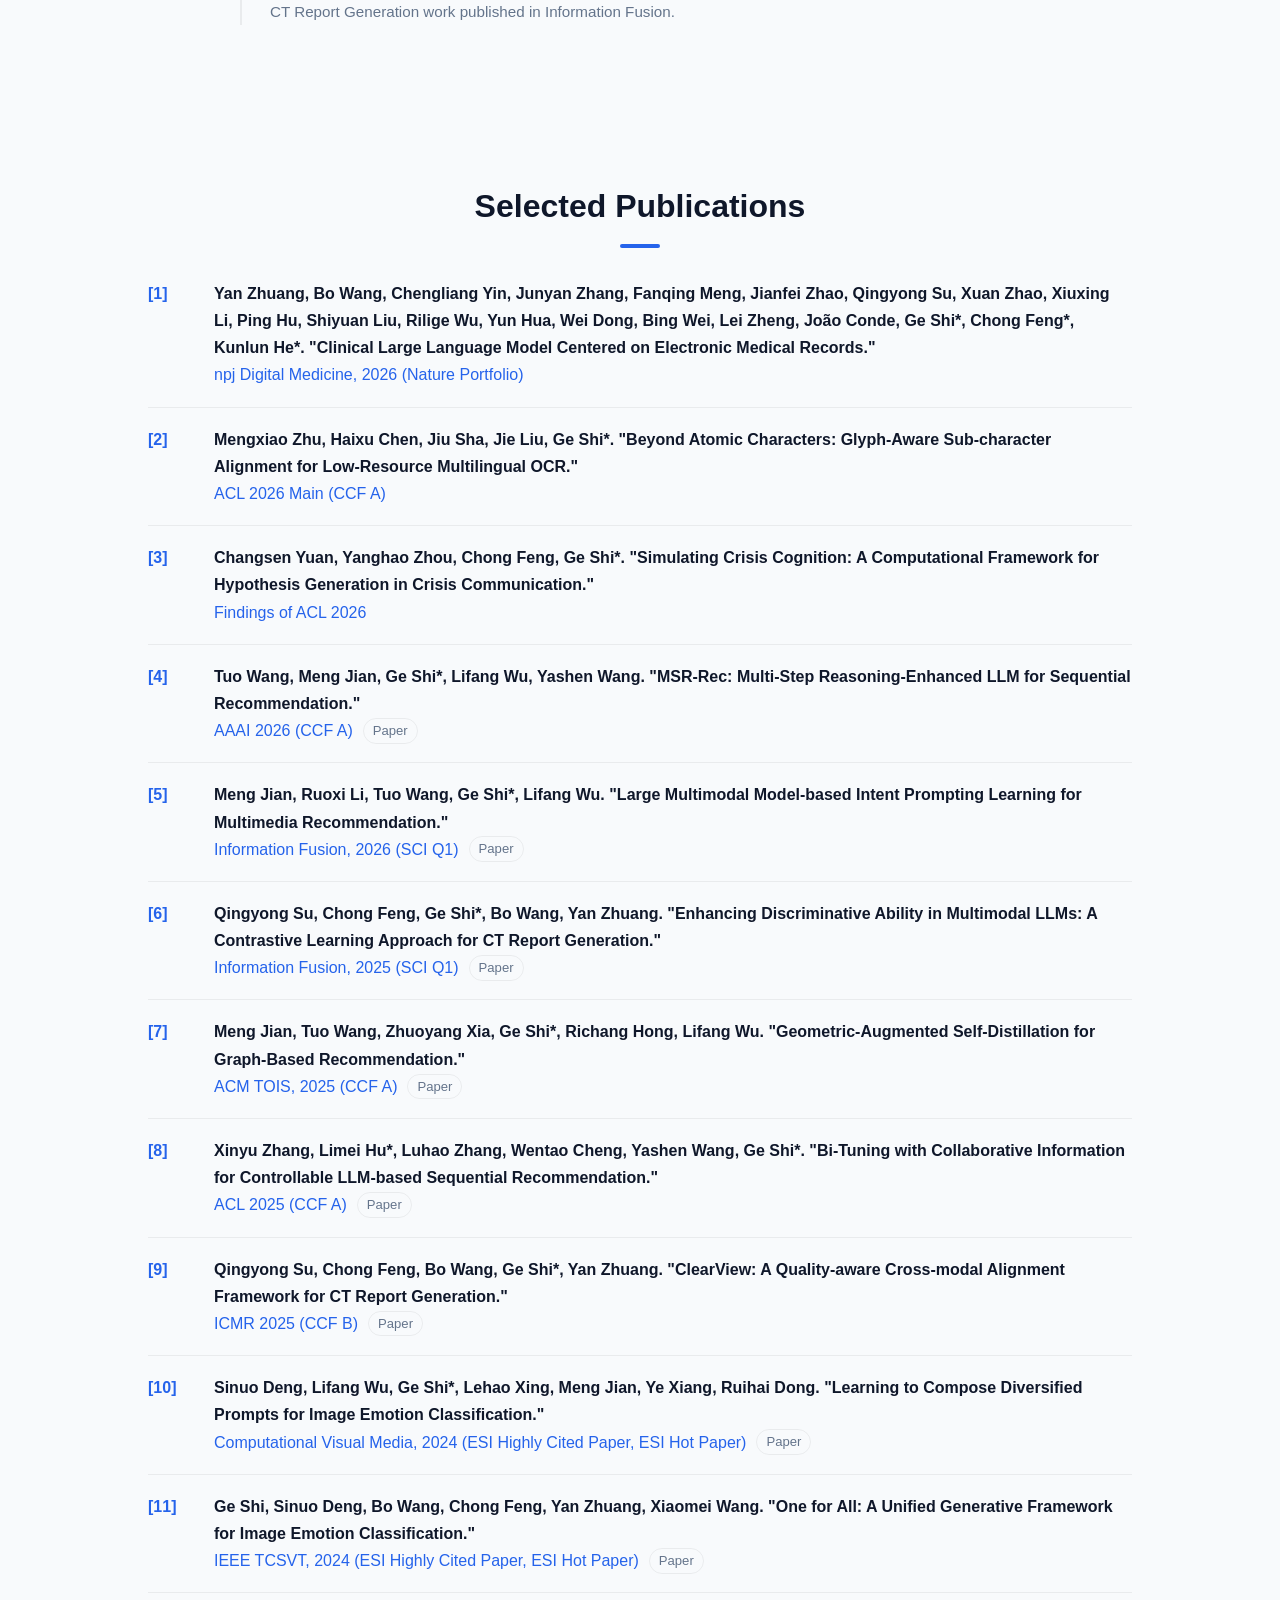
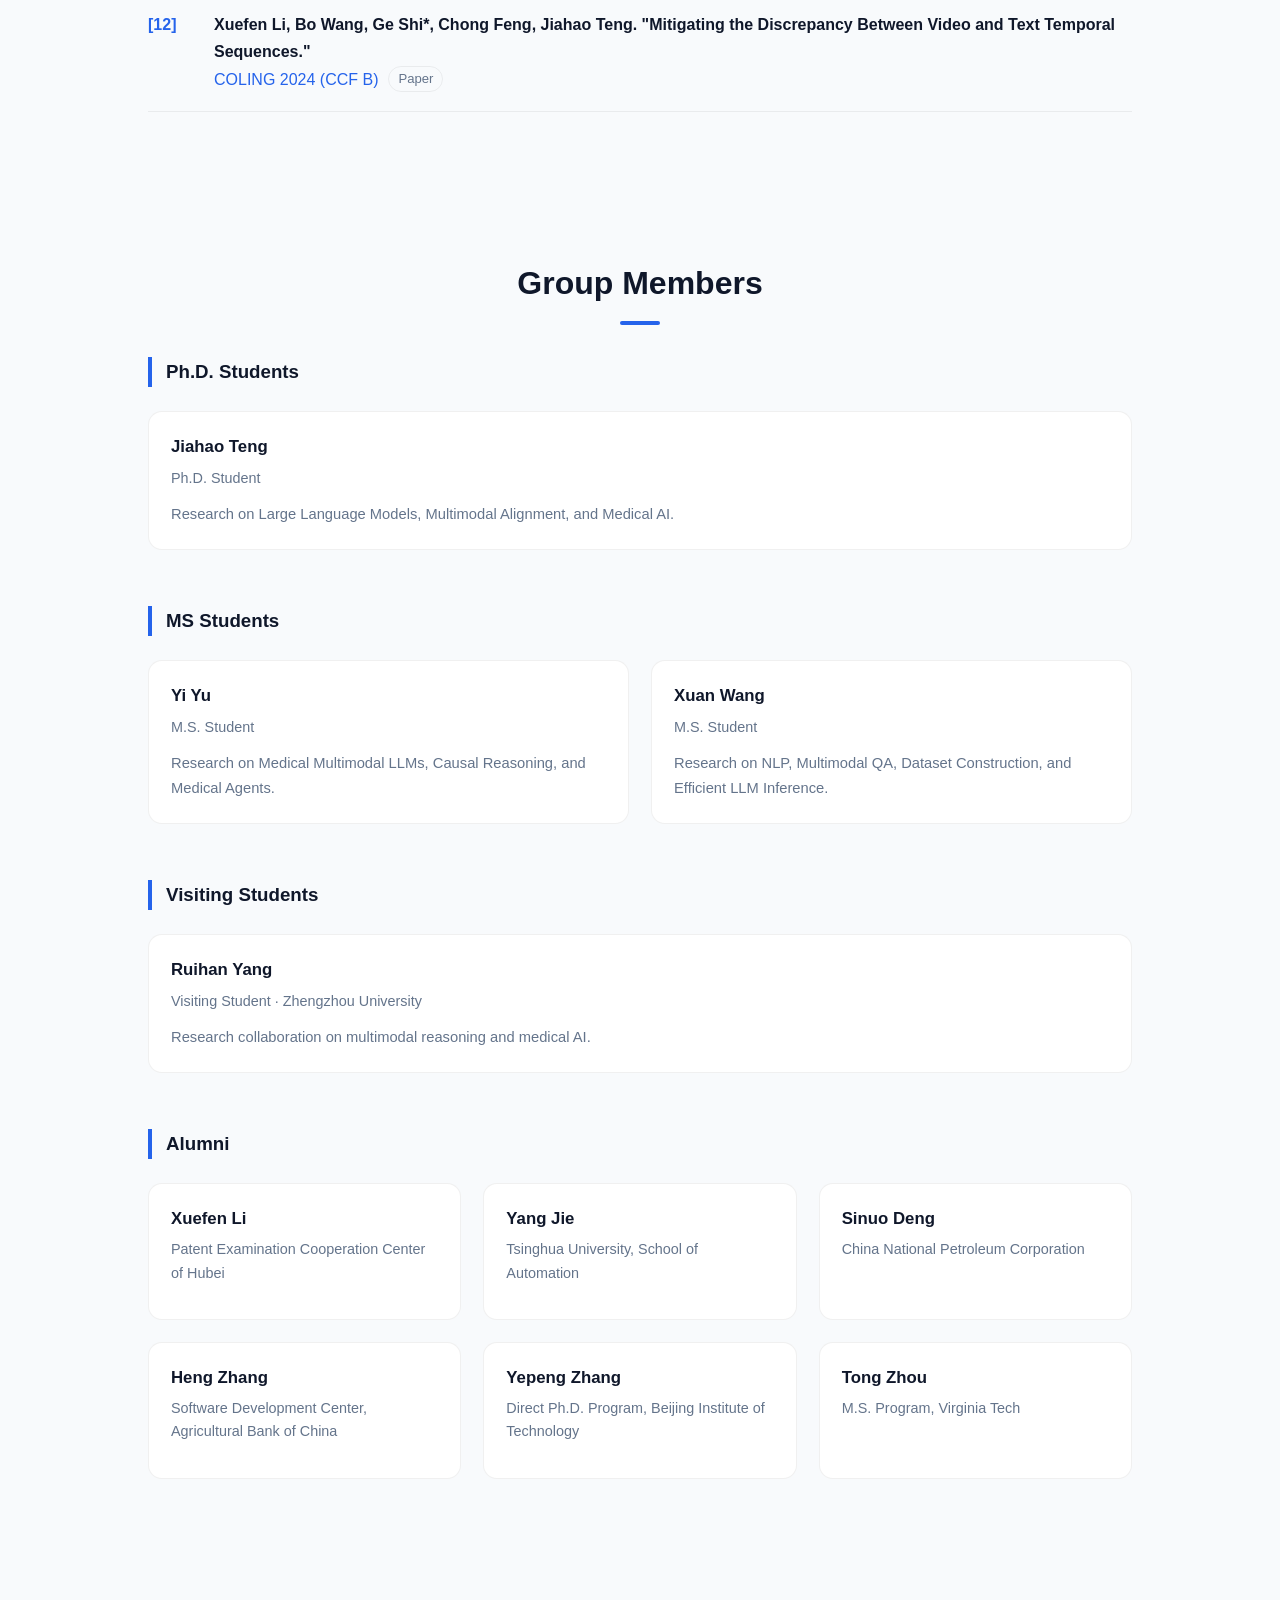
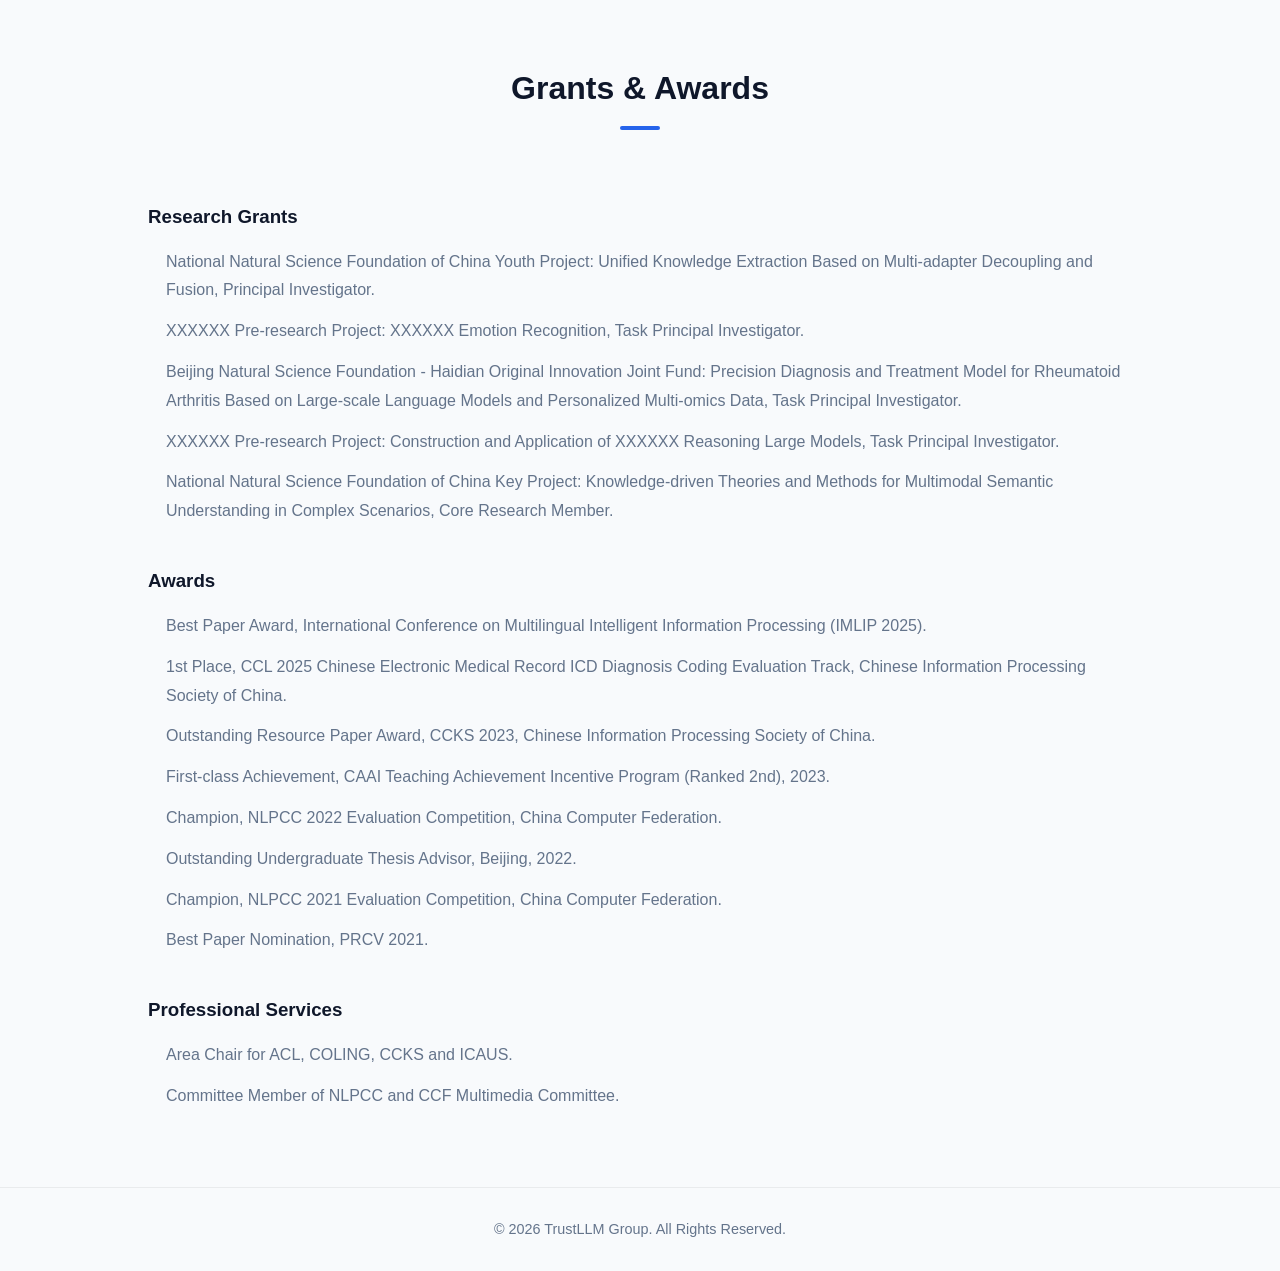
==== commit 87df3fb5: "Remove reach section and add image emotion publications" ====
--- a/index.html
+++ b/index.html
@@ -278,26 +278,6 @@
   </section>
 
   <!-- ========================= -->
-  <!-- GLOBAL REACH -->
-  <!-- ========================= -->
-
-  <section id="reach" class="section-padding reach-section">
-
-    <div class="container">
-
-      <div class="section-header">
-
-        <h2>Global Reach</h2>
-
-      </div>
-
-      <div class="reach-wrapper"></div>
-
-    </div>
-
-  </section>
-
-  <!-- ========================= -->
   <!-- FOOTER -->
   <!-- ========================= -->
 
--- a/assets/css/style.css
+++ b/assets/css/style.css
@@ -1223,154 +1223,6 @@
 }
 
 /* =========================================
-   GLOBAL REACH
-   ========================================= */
-
-.reach-section {
-  padding-top: 28px;
-}
-
-.reach-wrapper {
-  display: grid;
-  grid-template-columns: minmax(0, 1.1fr) minmax(320px, 0.9fr);
-  gap: 24px;
-  align-items: stretch;
-}
-
-.reach-map-panel,
-.reach-detail-panel {
-  border: 1px solid var(--border-light);
-  border-radius: 14px;
-  background: var(--bg-card);
-  box-shadow: var(--shadow-sm);
-}
-
-.reach-map-panel {
-  position: relative;
-  min-height: 330px;
-  padding: 24px;
-  overflow: hidden;
-}
-
-.reach-map {
-  position: relative;
-  height: 235px;
-}
-
-.reach-map svg {
-  width: 100%;
-  height: 100%;
-}
-
-.reach-map path {
-  fill: var(--bg-hover);
-  stroke: var(--border-light);
-  stroke-width: 2;
-}
-
-.reach-dot {
-  position: absolute;
-  width: 14px;
-  height: 14px;
-  border-radius: 50%;
-  background: var(--primary);
-  box-shadow:
-    0 0 0 7px var(--primary-glow),
-    0 0 24px var(--primary-glow);
-}
-
-.reach-dot::after {
-  content: '';
-  position: absolute;
-  inset: -10px;
-  border: 1px solid var(--primary);
-  border-radius: 50%;
-  opacity: 0.35;
-}
-
-.reach-dot-china {
-  left: 71%;
-  top: 43%;
-}
-
-.reach-dot-us {
-  left: 23%;
-  top: 49%;
-}
-
-.reach-dot-europe {
-  left: 53%;
-  top: 36%;
-}
-
-.reach-total {
-  display: flex;
-  justify-content: space-between;
-  align-items: end;
-  gap: 20px;
-  padding-top: 18px;
-  border-top: 1px solid var(--border-light);
-}
-
-.reach-total span {
-  color: var(--text-muted);
-  font-size: 0.95rem;
-}
-
-.reach-total strong {
-  color: var(--text-main);
-  font-size: 2.4rem;
-  line-height: 1;
-}
-
-.reach-detail-panel {
-  padding: 24px;
-}
-
-.reach-region + .reach-region {
-  margin-top: 22px;
-}
-
-.reach-region-head {
-  display: flex;
-  justify-content: space-between;
-  gap: 16px;
-  margin-bottom: 8px;
-  color: var(--text-main);
-  font-weight: 700;
-}
-
-.reach-bar {
-  height: 8px;
-  overflow: hidden;
-  border-radius: 999px;
-  background: var(--bg-hover);
-}
-
-.reach-bar span {
-  display: block;
-  height: 100%;
-  border-radius: inherit;
-  background: var(--primary);
-}
-
-.reach-region-meta {
-  margin-top: 7px;
-  color: var(--text-muted);
-  font-size: 0.9rem;
-  line-height: 1.6;
-}
-
-.reach-note {
-  margin-top: 24px;
-  padding-top: 18px;
-  border-top: 1px solid var(--border-light);
-  color: var(--text-muted);
-  font-size: 0.9rem;
-  line-height: 1.7;
-}
-
-/* =========================================
    Academic Block
    ========================================= */
 
@@ -1419,10 +1271,6 @@
   .pub-item {
     grid-template-columns: 1fr;
     gap: 4px;
-  }
-
-  .reach-wrapper {
-    grid-template-columns: 1fr;
   }
 
 }
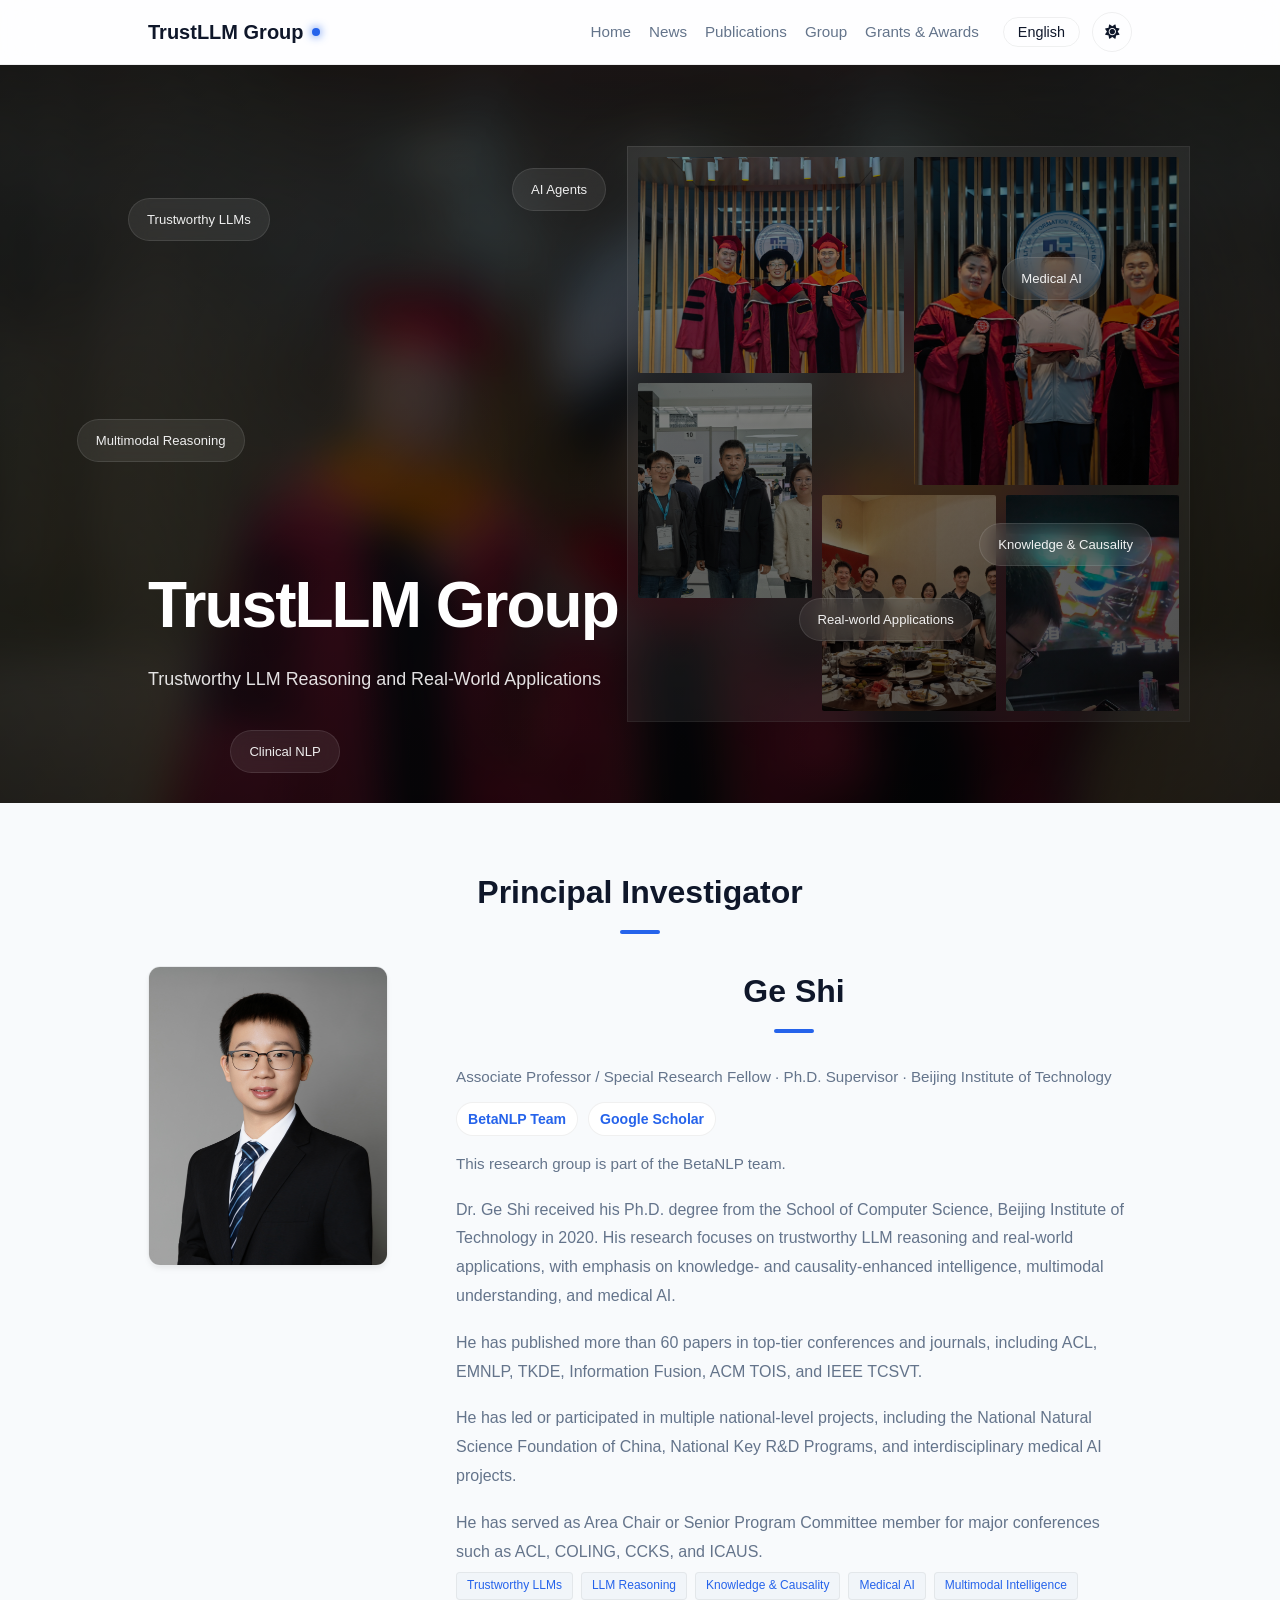
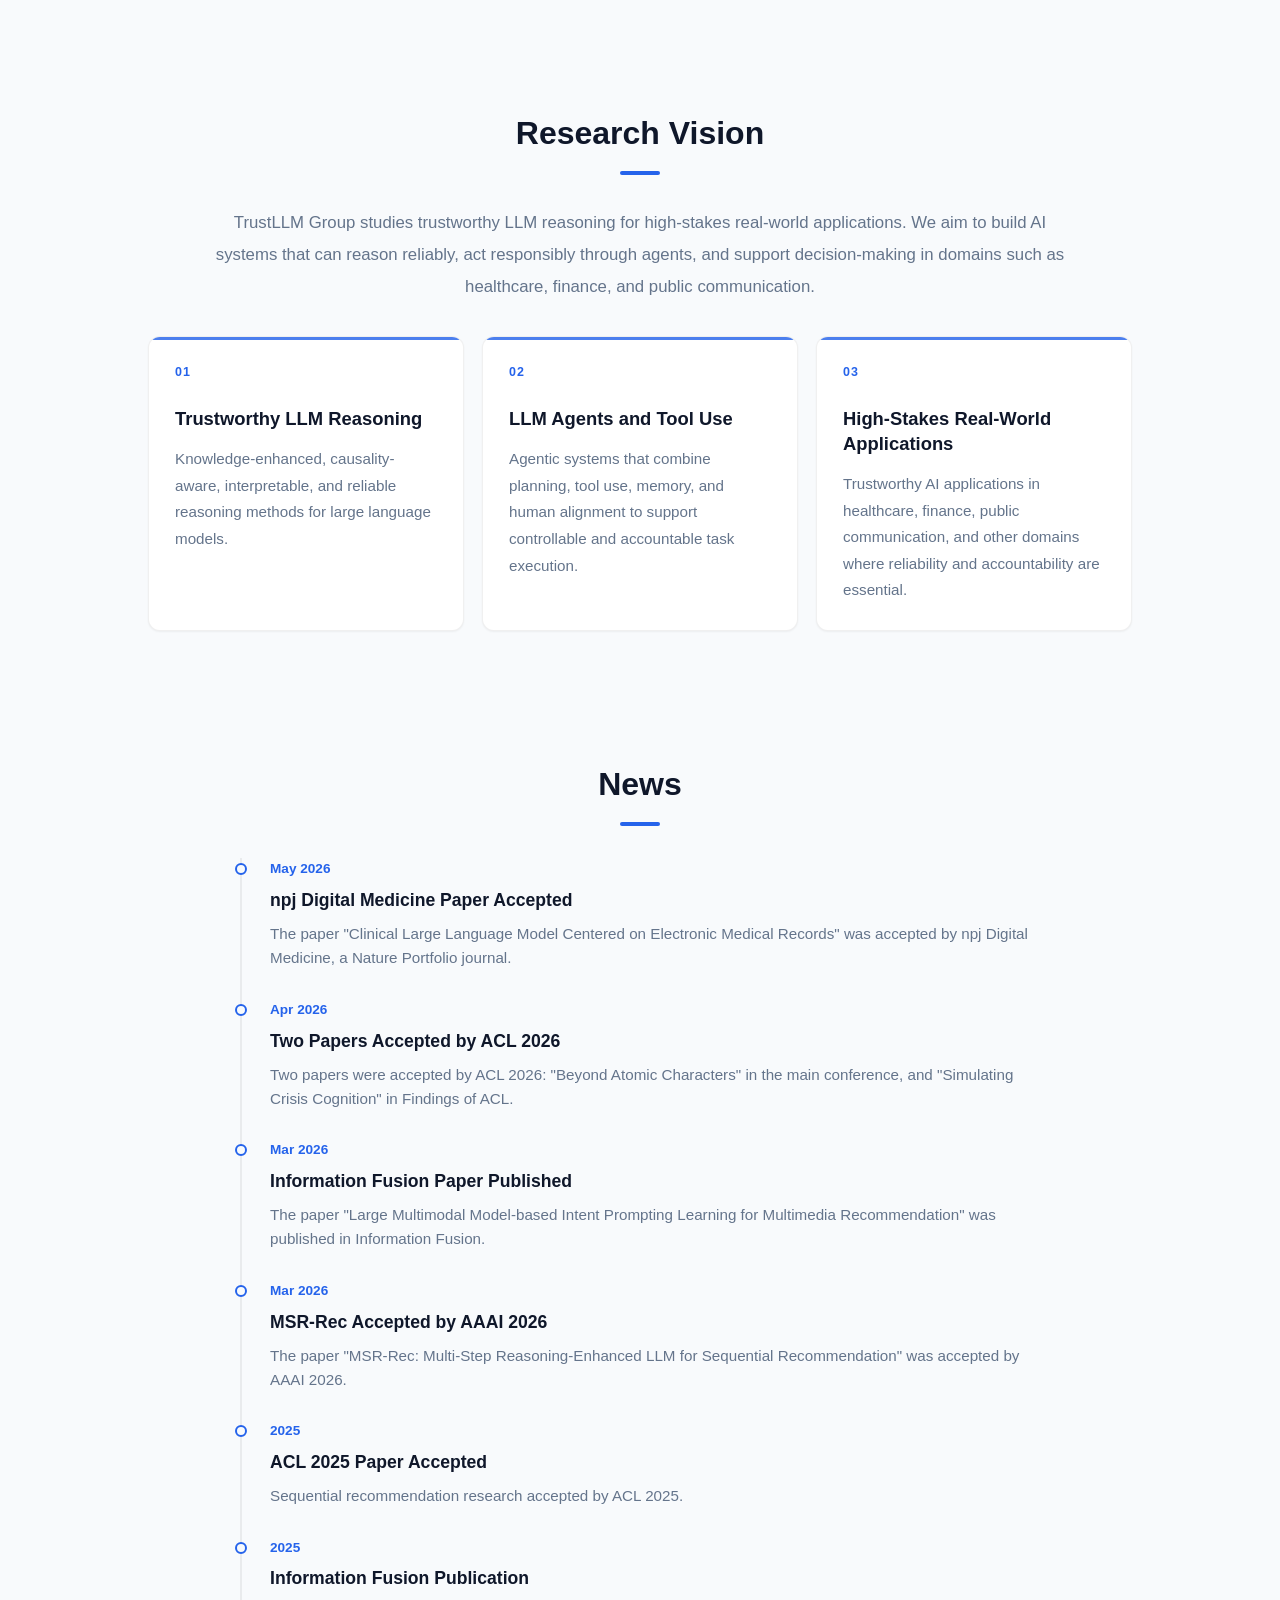
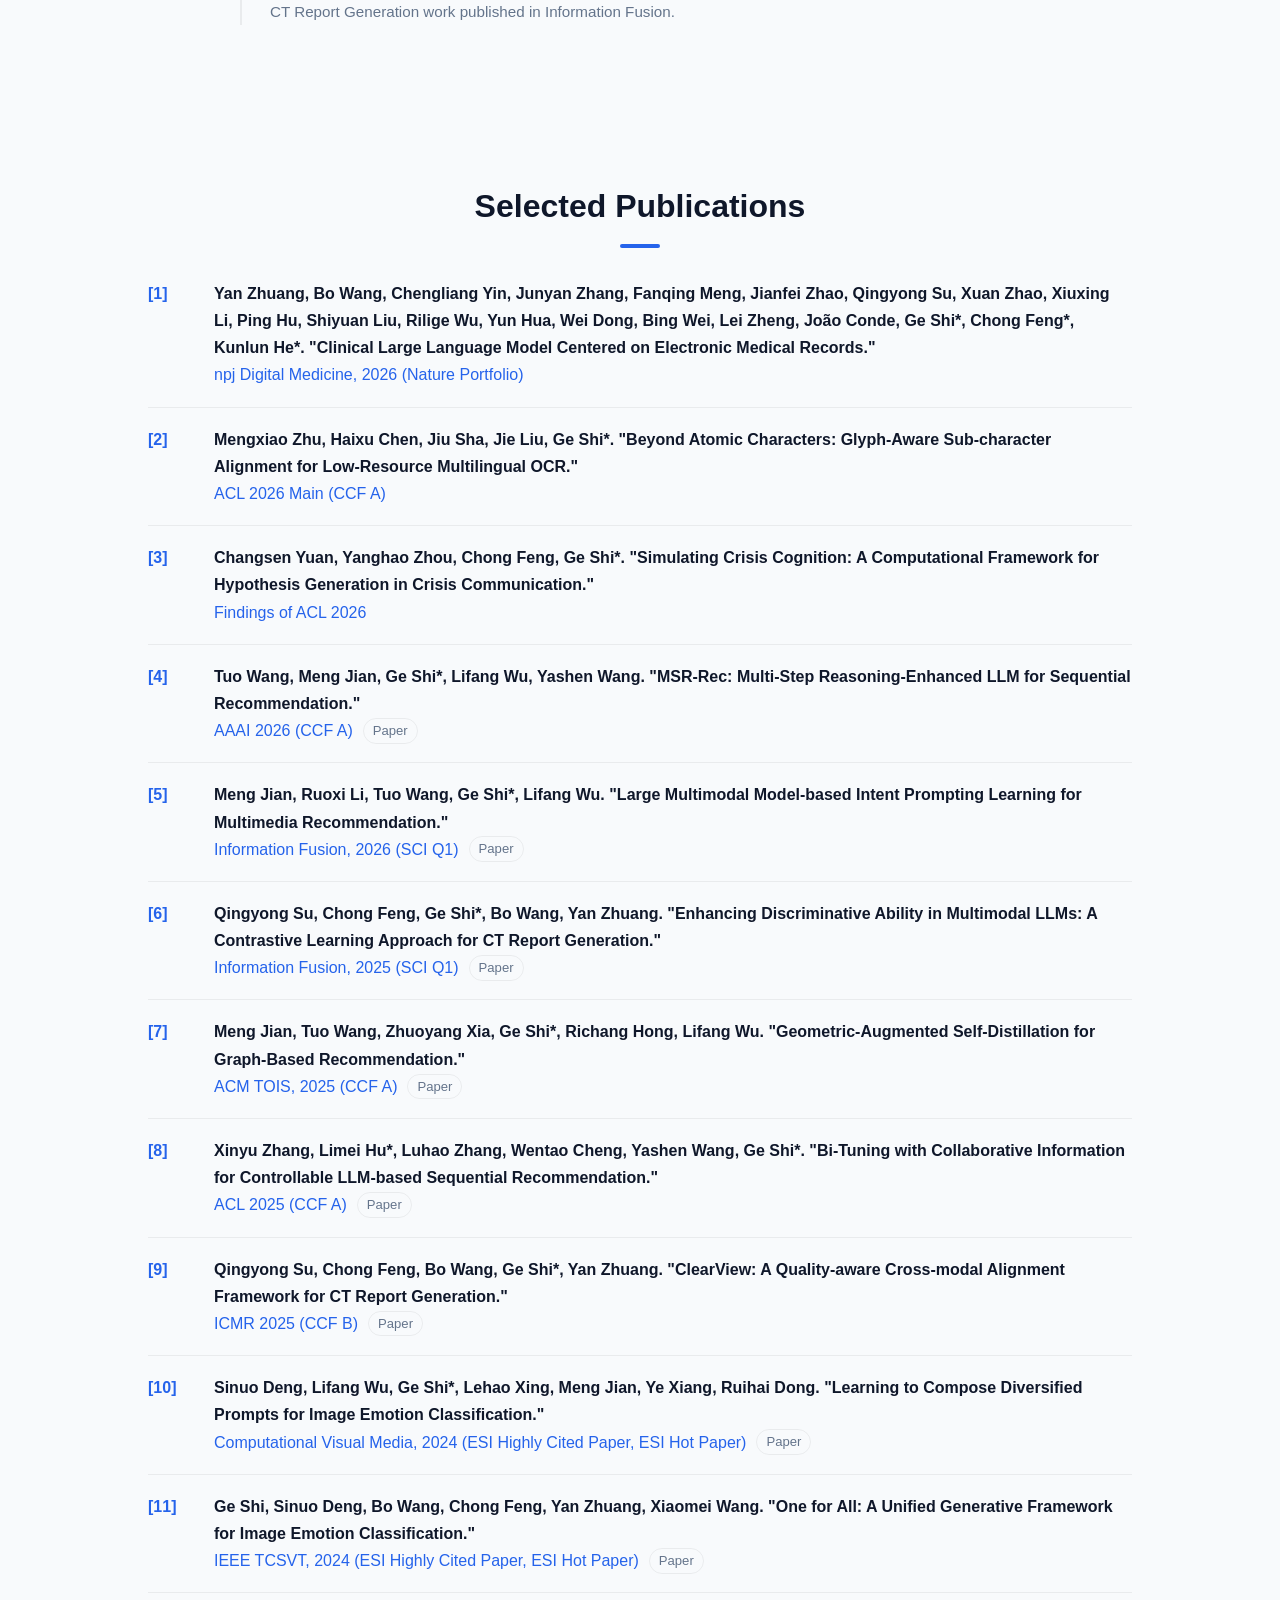
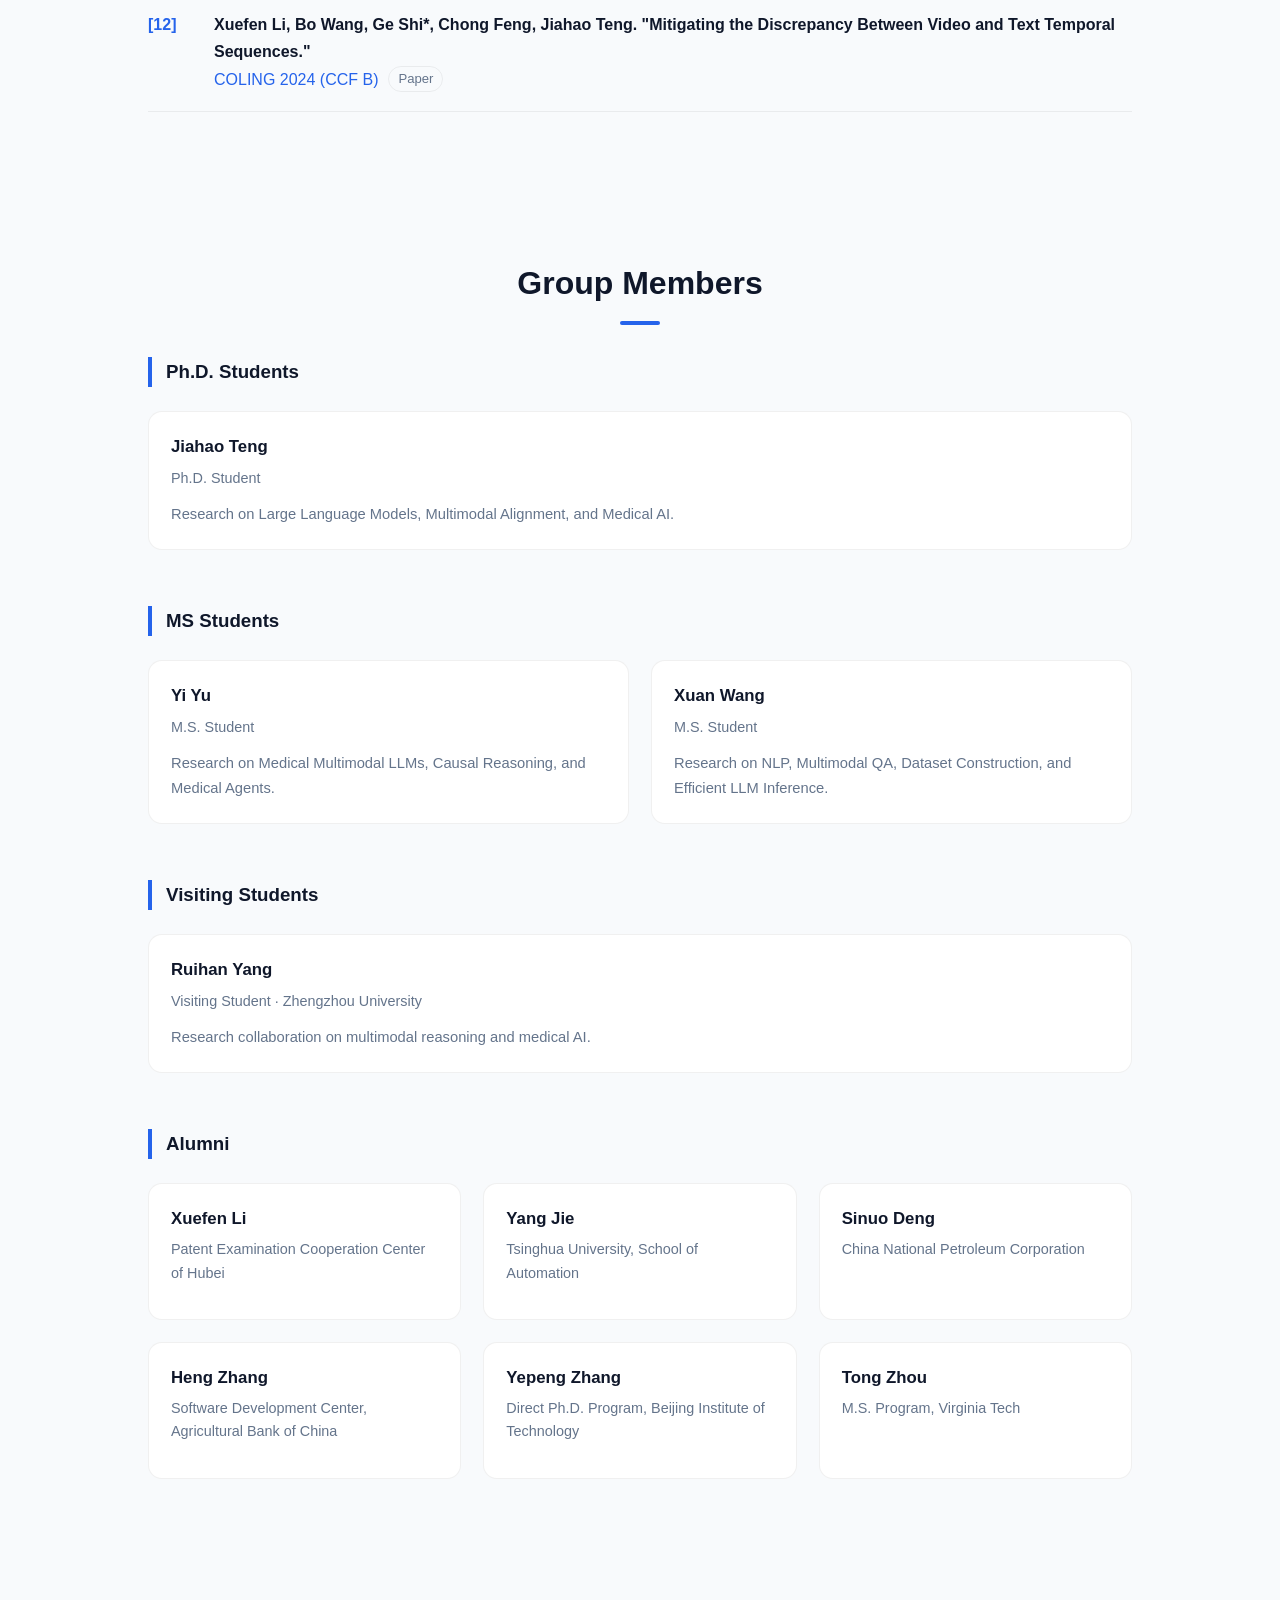
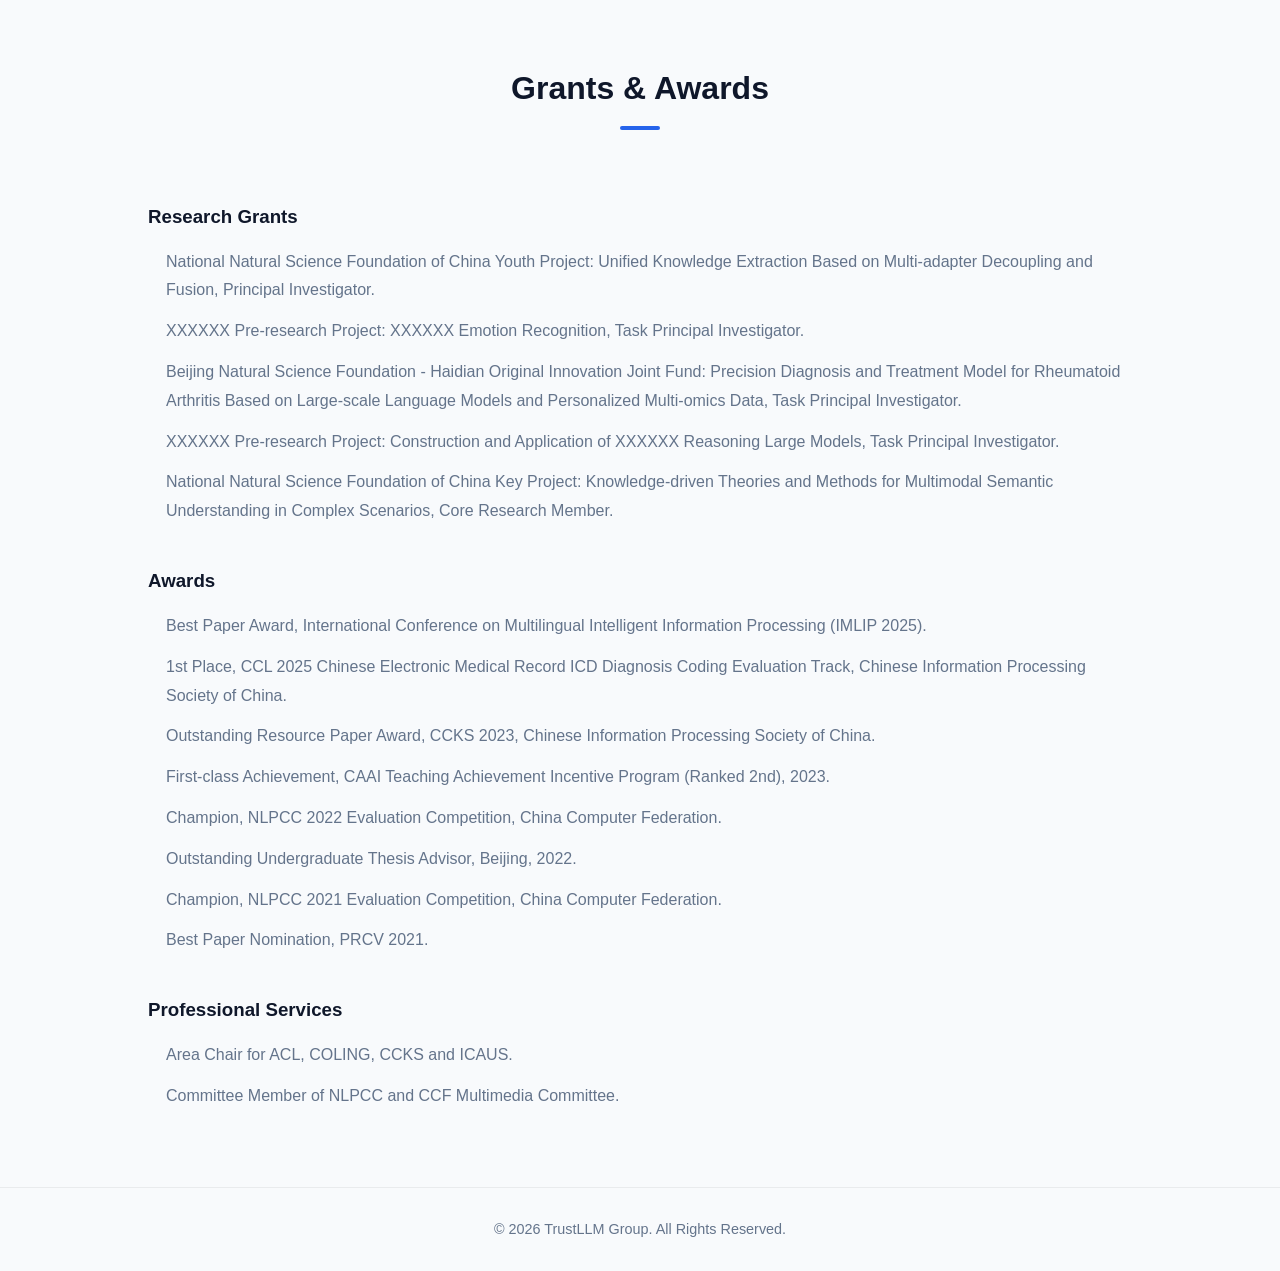
==== commit 65ed8fa6: "Generate homepage hero collage" ====
--- a/index.html
+++ b/index.html
@@ -91,11 +91,10 @@
 
   <section id="intro" class="hero-banner">
 
-    <img
-      src="assets/images/top.jpg"
-      class="hero-bg"
-      alt="top"
-    />
+    <div
+      class="hero-collage"
+      aria-label="TrustLLM Group moments"
+    ></div>
 
     <div class="hero-overlay"></div>
 
--- a/assets/css/style.css
+++ b/assets/css/style.css
@@ -927,14 +927,6 @@
   overflow: hidden;
 }
 
-.hero-bg {
-  position: absolute;
-  inset: 0;
-  width: 100%;
-  height: 100%;
-  object-fit: cover;
-}
-
 .hero-overlay {
   position: absolute;
   inset: 0;
@@ -1296,7 +1288,7 @@
   inset: -28px;
   z-index: 0;
   background:
-    url('../images/top.jpg')
+    url('../images/hero-collage-01.jpg')
     center / cover
     no-repeat;
   filter:
@@ -1306,7 +1298,7 @@
   transform: scale(1.08);
 }
 
-.hero-bg {
+.hero-collage {
   position: absolute;
   top: 50%;
   right: clamp(24px, 7vw, 148px);
@@ -1317,12 +1309,62 @@
   height: min(64vh, 620px);
 
   z-index: 1;
-  object-fit: contain;
-  object-position: center;
+  display: grid;
+  grid-template-columns:
+    repeat(6, minmax(0, 1fr));
+  grid-auto-rows: 1fr;
+  grid-auto-flow: dense;
+  gap: 10px;
+  padding: 10px;
+  border: 1px solid rgba(255,255,255,0.18);
+  background: rgba(255,255,255,0.16);
   filter:
     drop-shadow(0 24px 80px rgba(0,0,0,0.38));
   transform:
     translateY(-50%);
+}
+
+.hero-collage-item {
+  overflow: hidden;
+  border-radius: 2px;
+  background: rgba(255,255,255,0.08);
+}
+
+.hero-collage-item img {
+  width: 100%;
+  height: 100%;
+  object-fit: cover;
+  object-position: center;
+}
+
+.hero-collage-item:nth-child(6n + 1) {
+  grid-column: span 3;
+  grid-row: span 2;
+}
+
+.hero-collage-item:nth-child(6n + 2) {
+  grid-column: span 3;
+  grid-row: span 3;
+}
+
+.hero-collage-item:nth-child(6n + 3) {
+  grid-column: span 2;
+  grid-row: span 2;
+}
+
+.hero-collage-item:nth-child(6n + 4) {
+  grid-column: span 2;
+  grid-row: span 2;
+}
+
+.hero-collage-item:nth-child(6n + 5) {
+  grid-column: span 2;
+  grid-row: span 2;
+}
+
+.hero-collage-item:nth-child(n + 7) {
+  grid-column: span 2;
+  grid-row: span 2;
 }
 
 /* =========================================================
@@ -1725,15 +1767,15 @@
       0 0 64px;
   }
 
-  .hero-bg {
+  .hero-collage {
     top: 8px;
     left: 0;
     right: auto;
     width: 100%;
-    height: auto;
+    height: 58vh;
     transform: none;
-    object-fit: contain;
-    object-position: center top;
+    gap: 6px;
+    padding: 6px;
   }
 
   .hero-content {
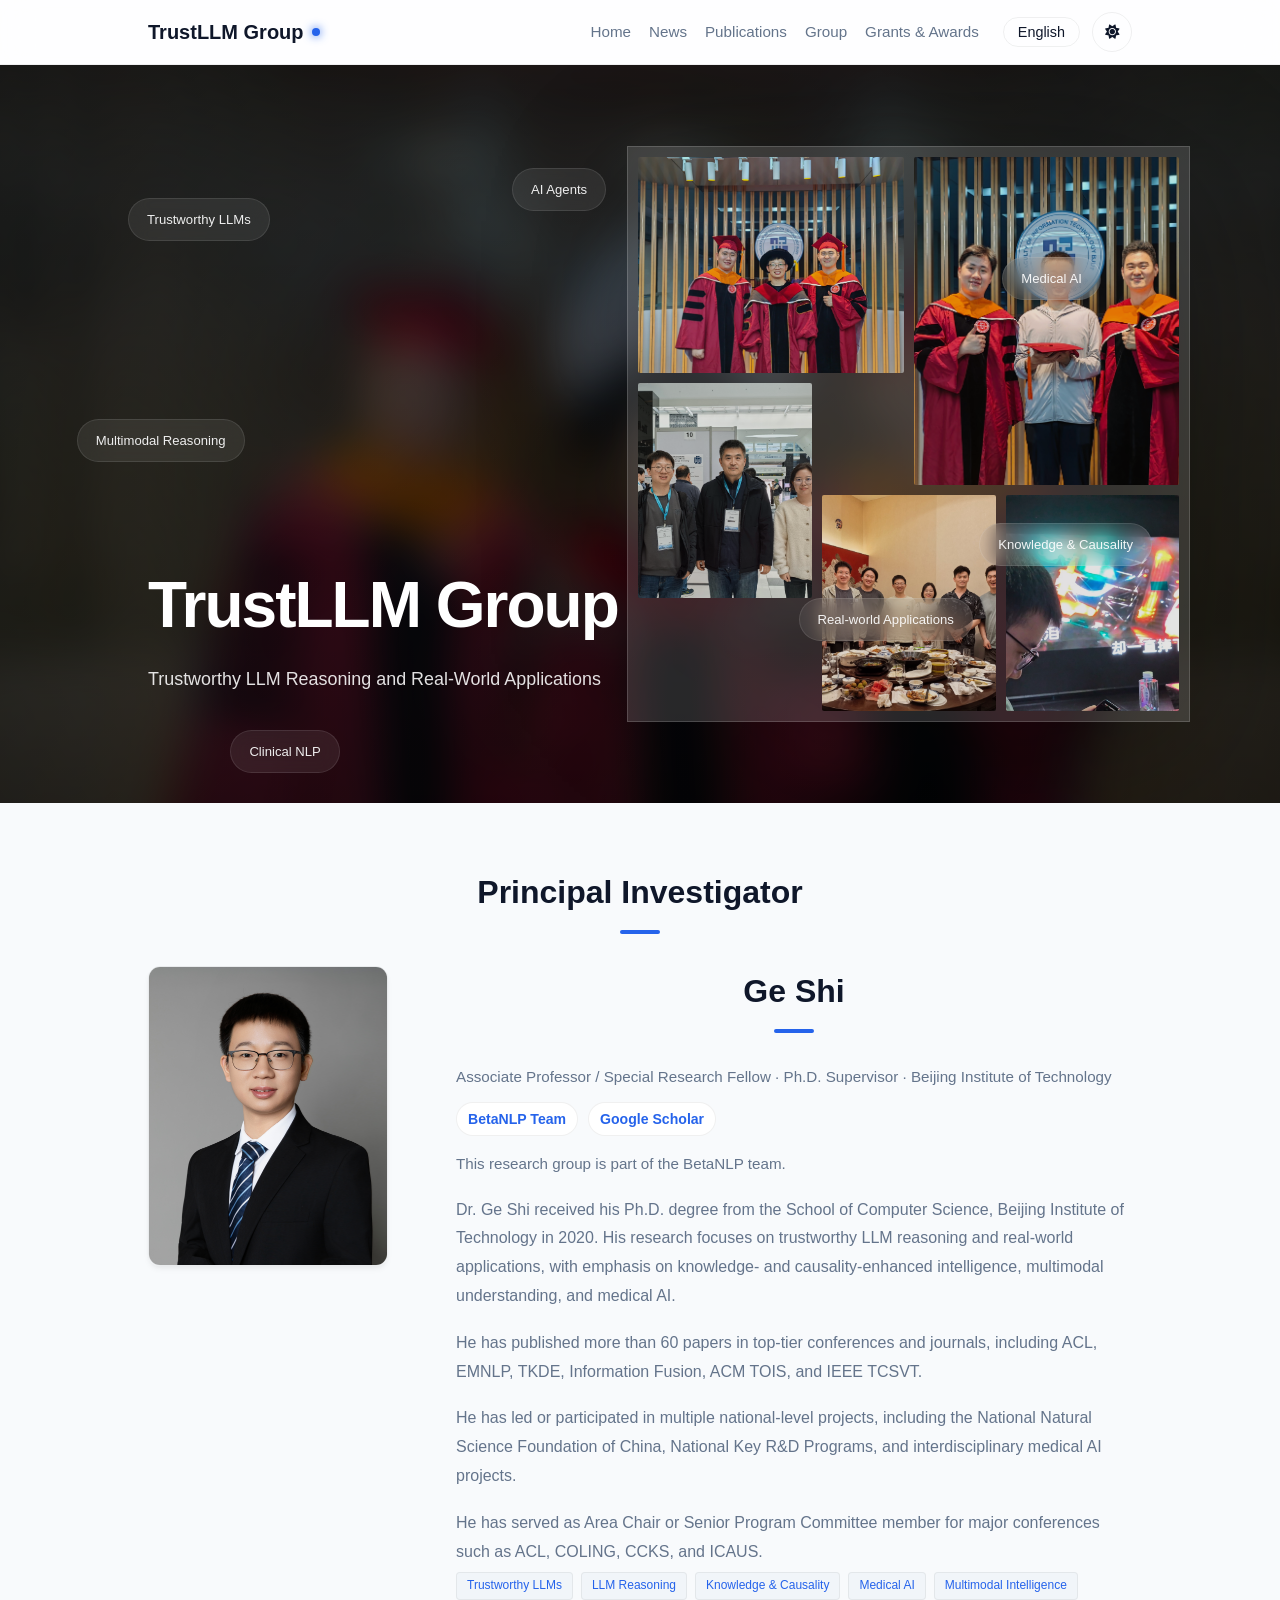
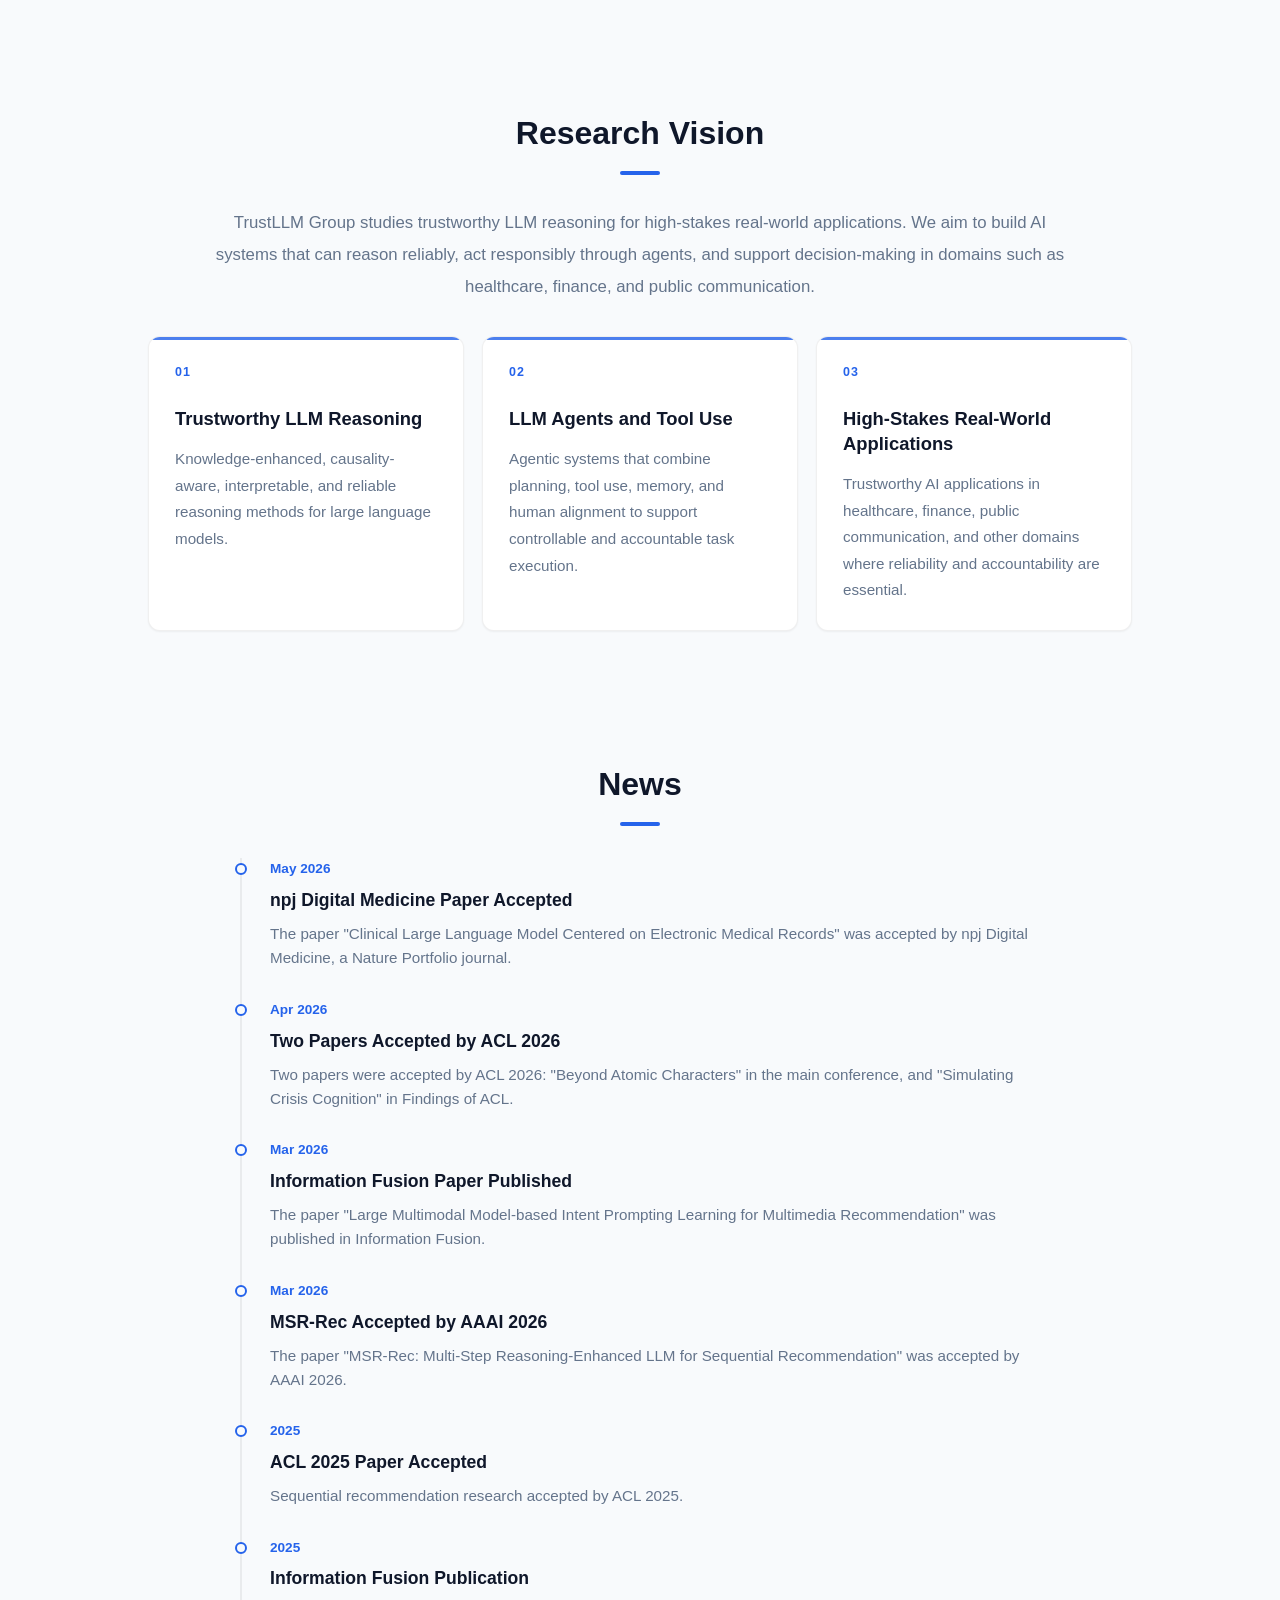
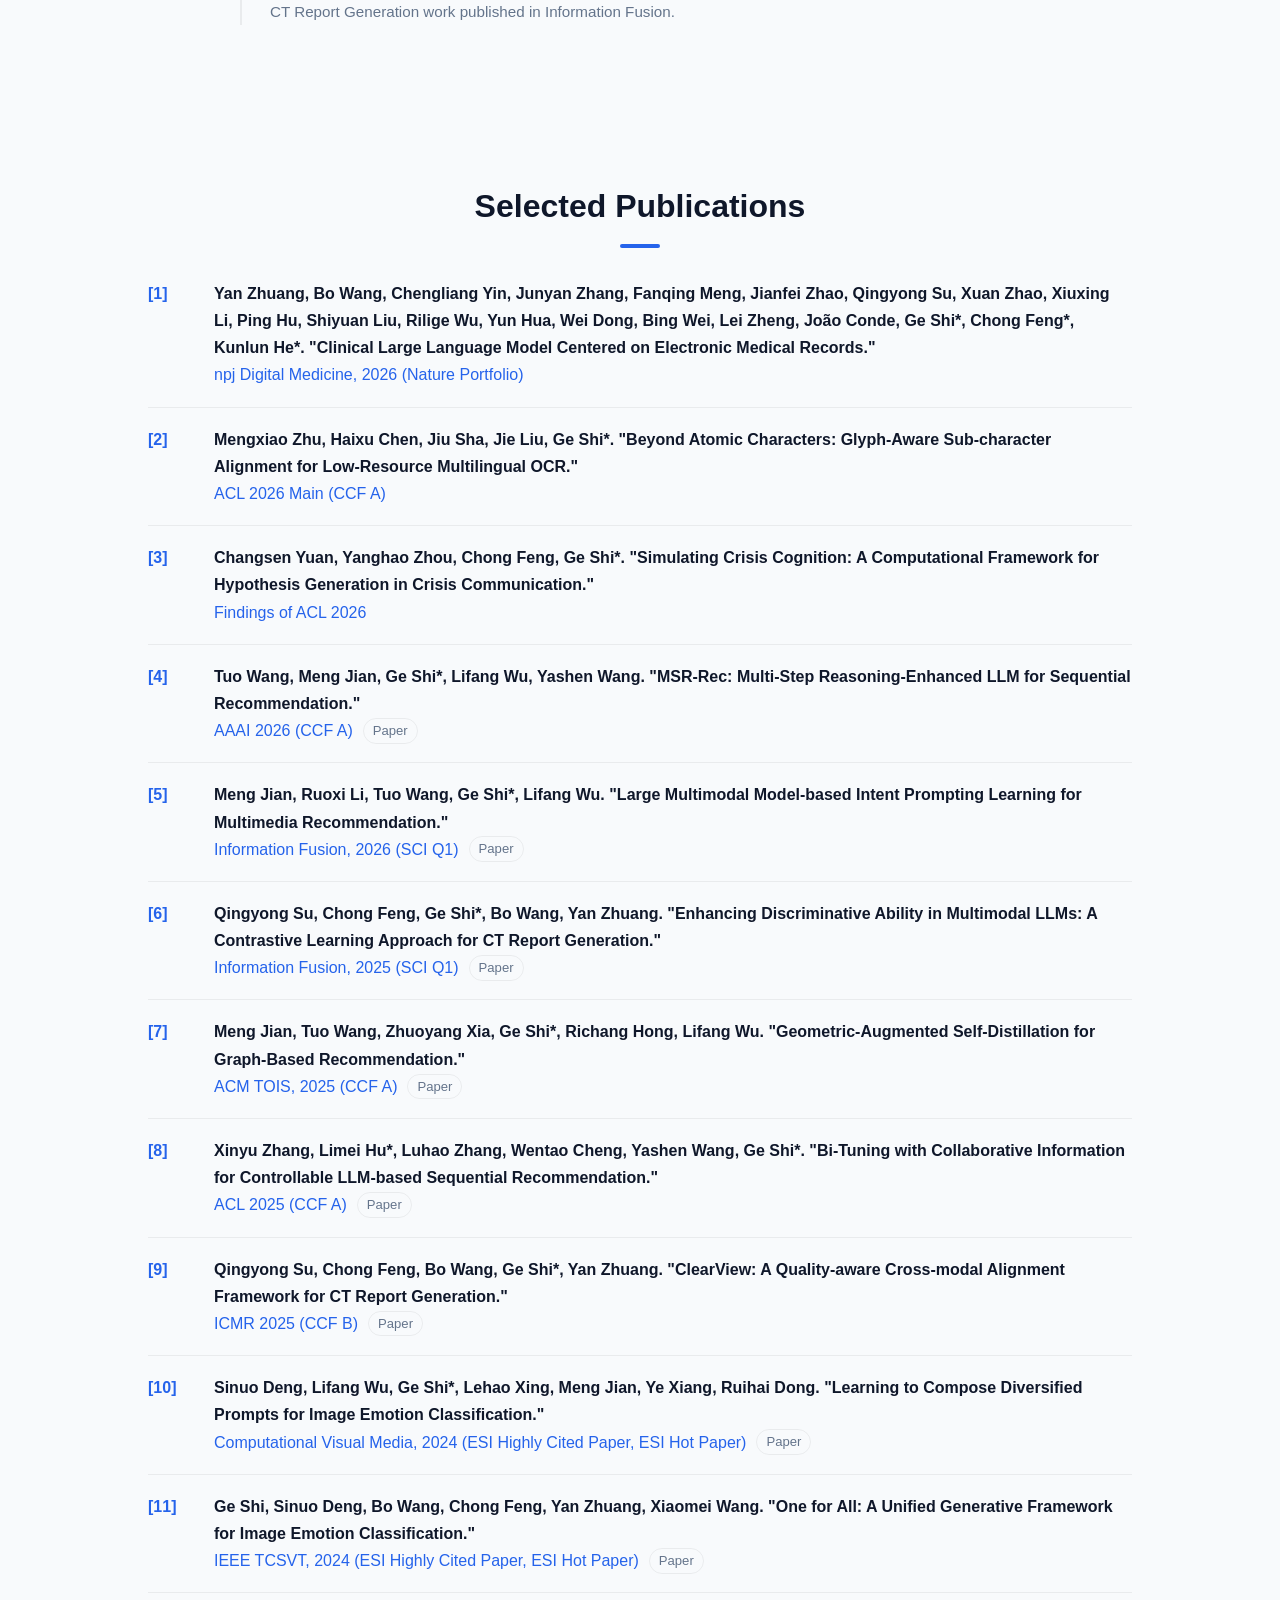
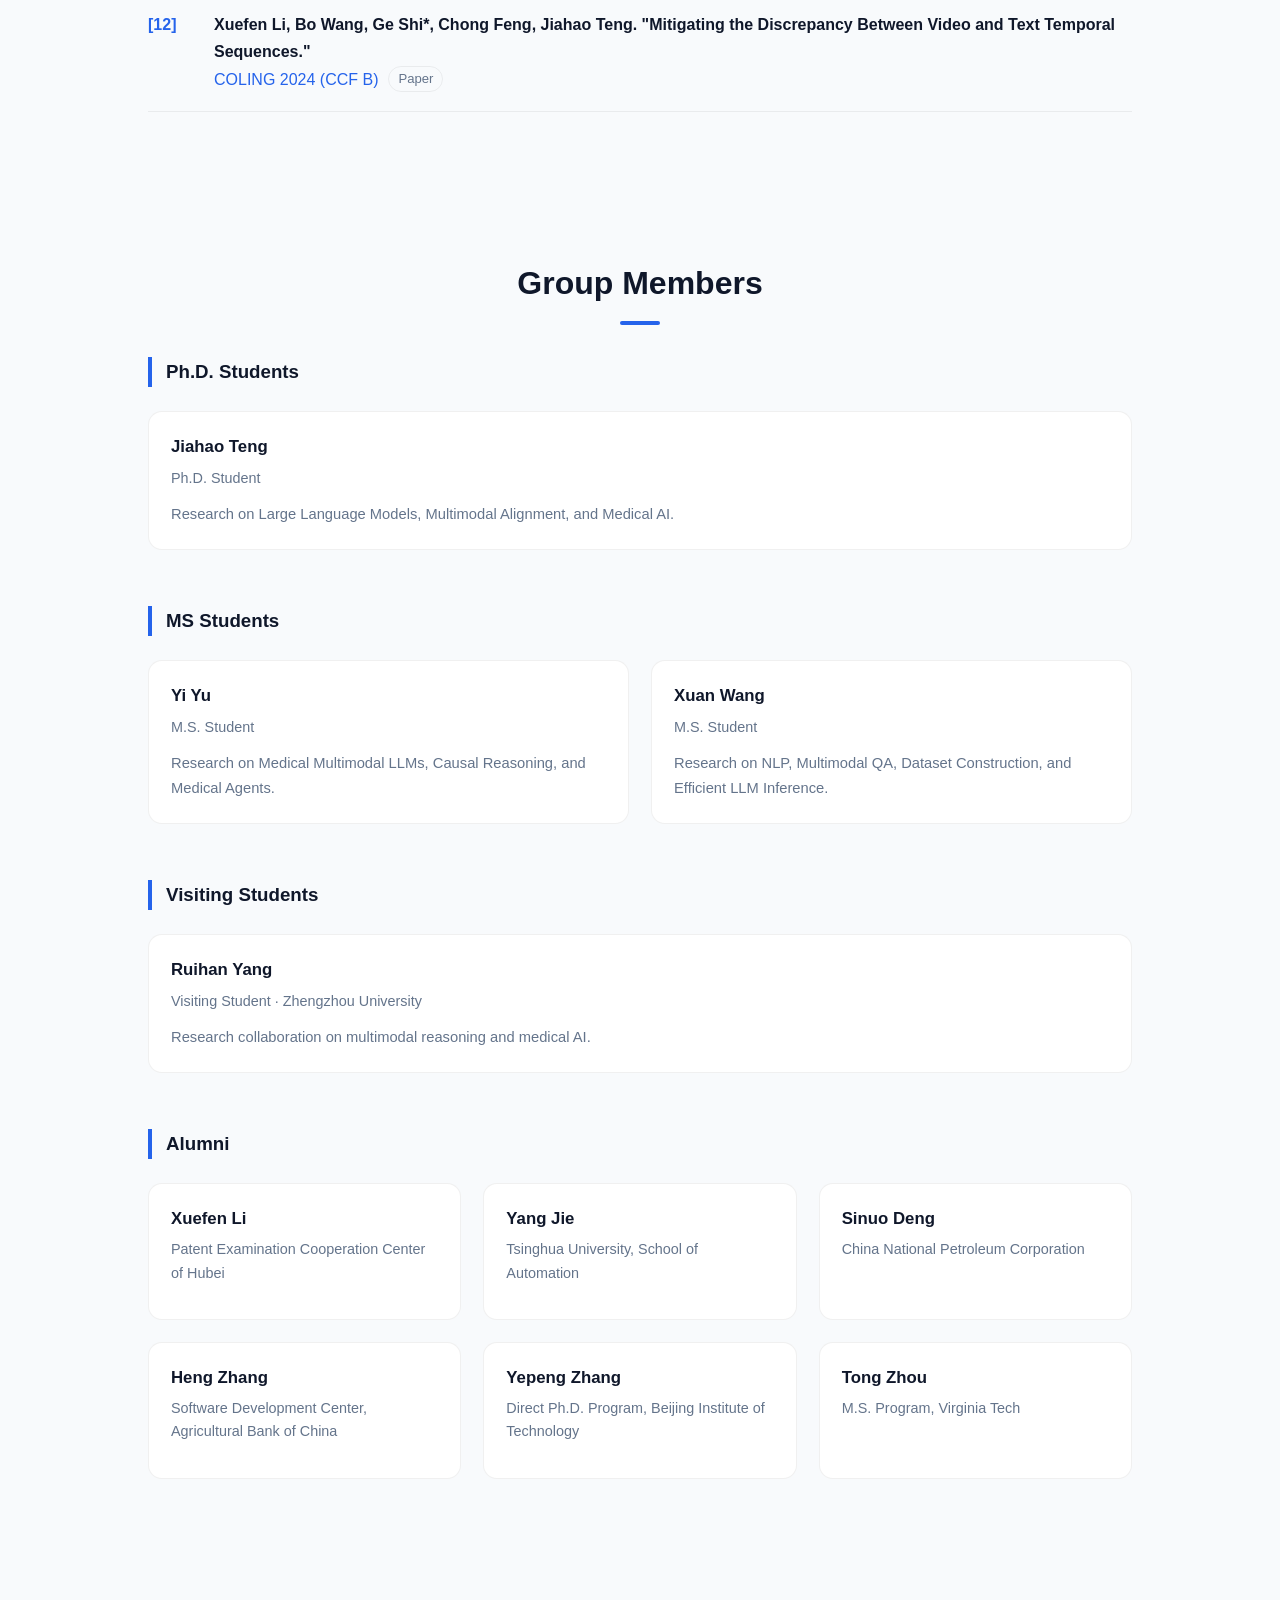
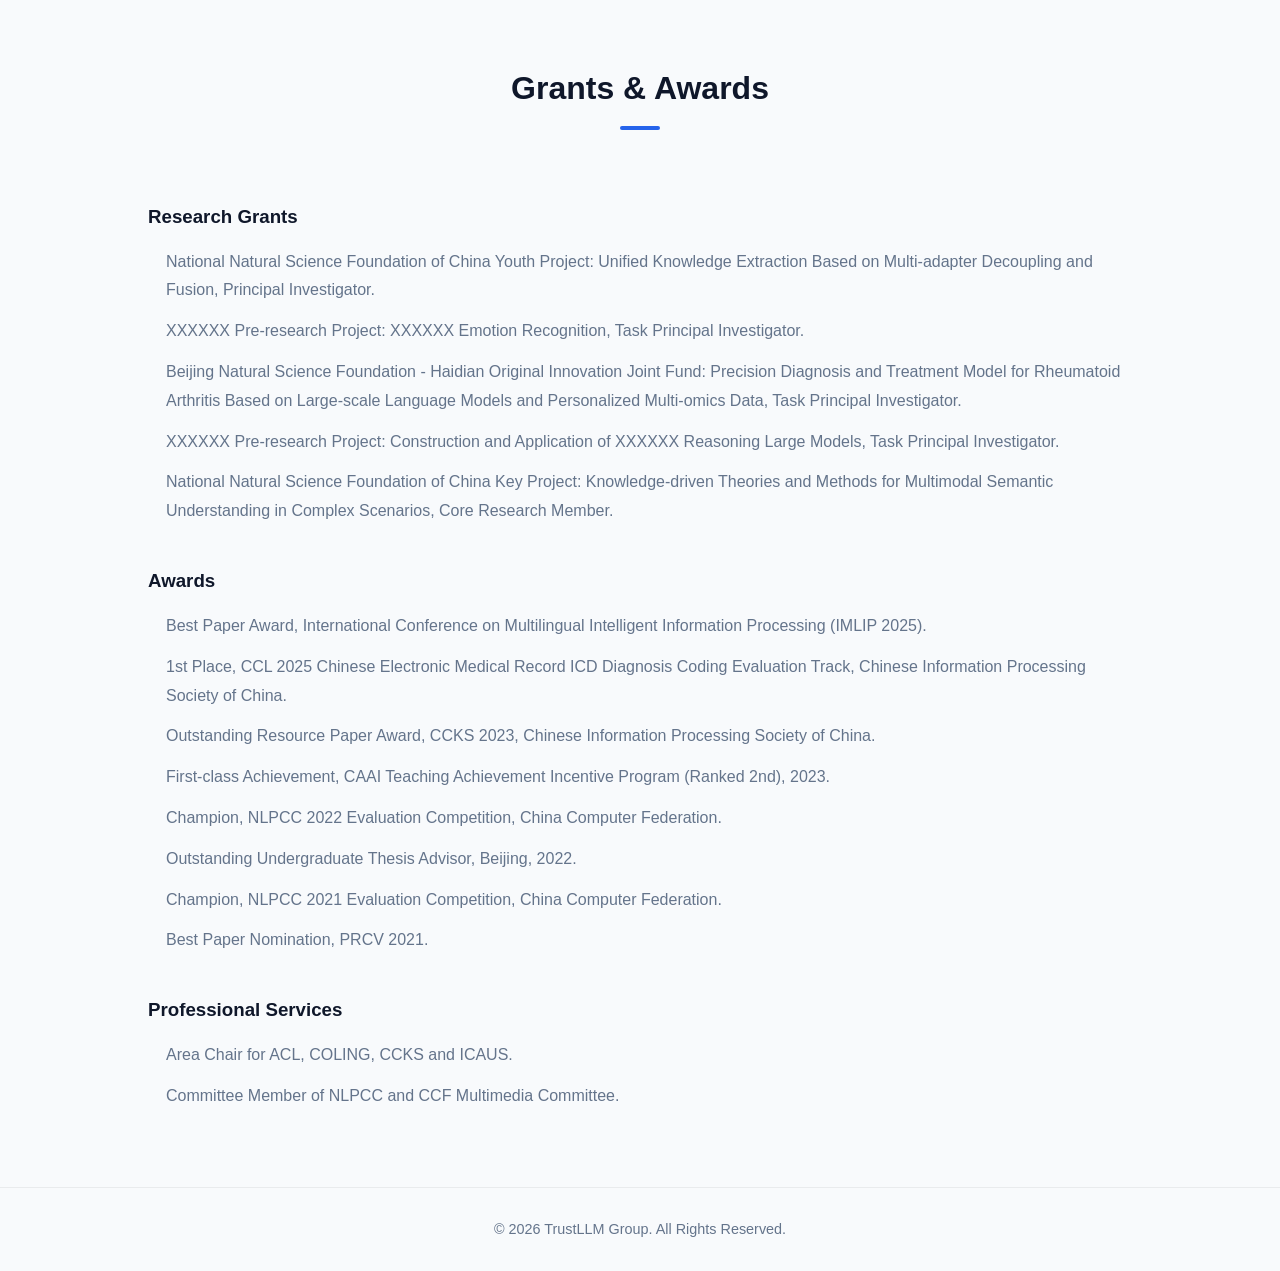
==== commit 85b347a4: "Fix homepage hero collage visibility" ====
--- a/index.html
+++ b/index.html
@@ -94,7 +94,23 @@
     <div
       class="hero-collage"
       aria-label="TrustLLM Group moments"
-    ></div>
+    >
+      <div class="hero-collage-item">
+        <img src="assets/images/hero-collage-01.jpg" alt="TrustLLM Group moment 1" />
+      </div>
+      <div class="hero-collage-item">
+        <img src="assets/images/hero-collage-02.jpg" alt="TrustLLM Group moment 2" />
+      </div>
+      <div class="hero-collage-item">
+        <img src="assets/images/hero-collage-03.jpg" alt="TrustLLM Group moment 3" />
+      </div>
+      <div class="hero-collage-item">
+        <img src="assets/images/hero-collage-04.jpg" alt="TrustLLM Group moment 4" />
+      </div>
+      <div class="hero-collage-item">
+        <img src="assets/images/hero-collage-05.jpg" alt="TrustLLM Group moment 5" />
+      </div>
+    </div>
 
     <div class="hero-overlay"></div>
 
--- a/assets/css/style.css
+++ b/assets/css/style.css
@@ -1308,7 +1308,7 @@
   width: min(44vw, 620px);
   height: min(64vh, 620px);
 
-  z-index: 1;
+  z-index: 3;
   display: grid;
   grid-template-columns:
     repeat(6, minmax(0, 1fr));
@@ -1318,6 +1318,7 @@
   padding: 10px;
   border: 1px solid rgba(255,255,255,0.18);
   background: rgba(255,255,255,0.16);
+  opacity: 0.88;
   filter:
     drop-shadow(0 24px 80px rgba(0,0,0,0.38));
   transform:
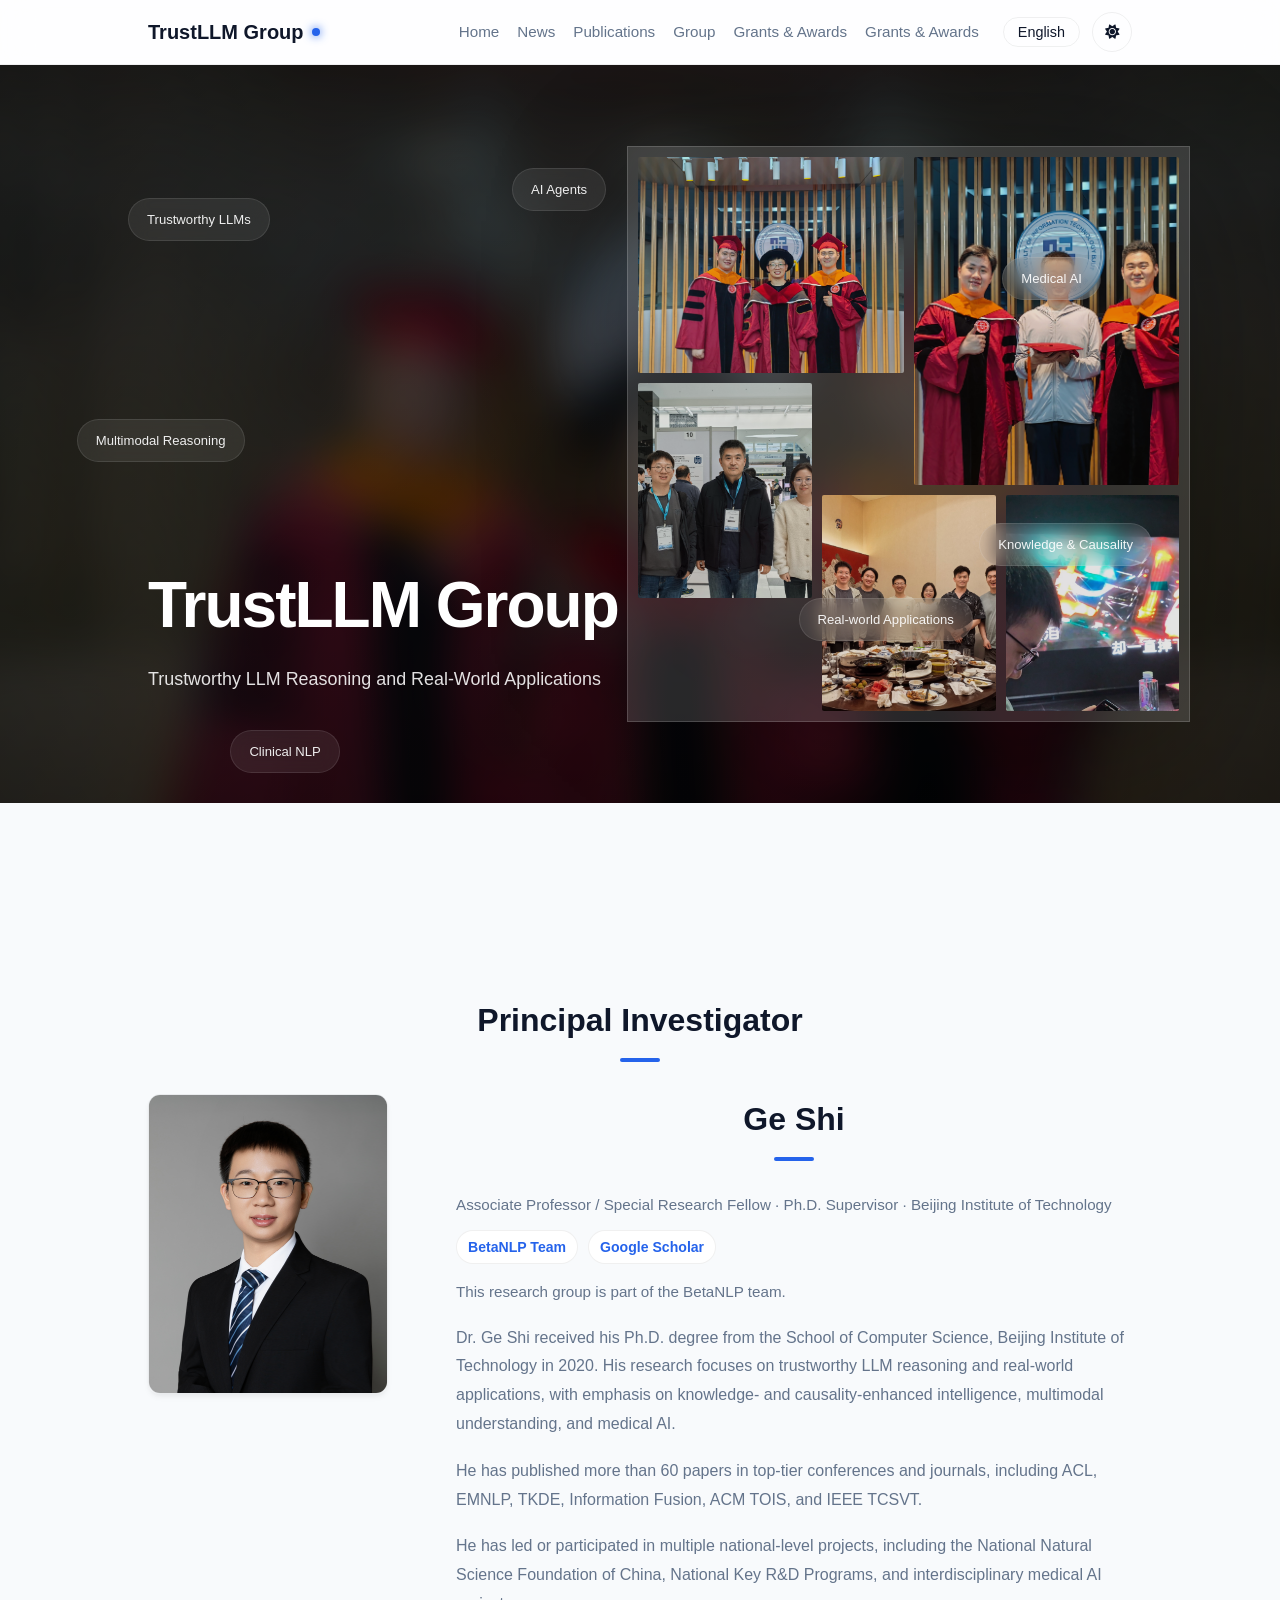
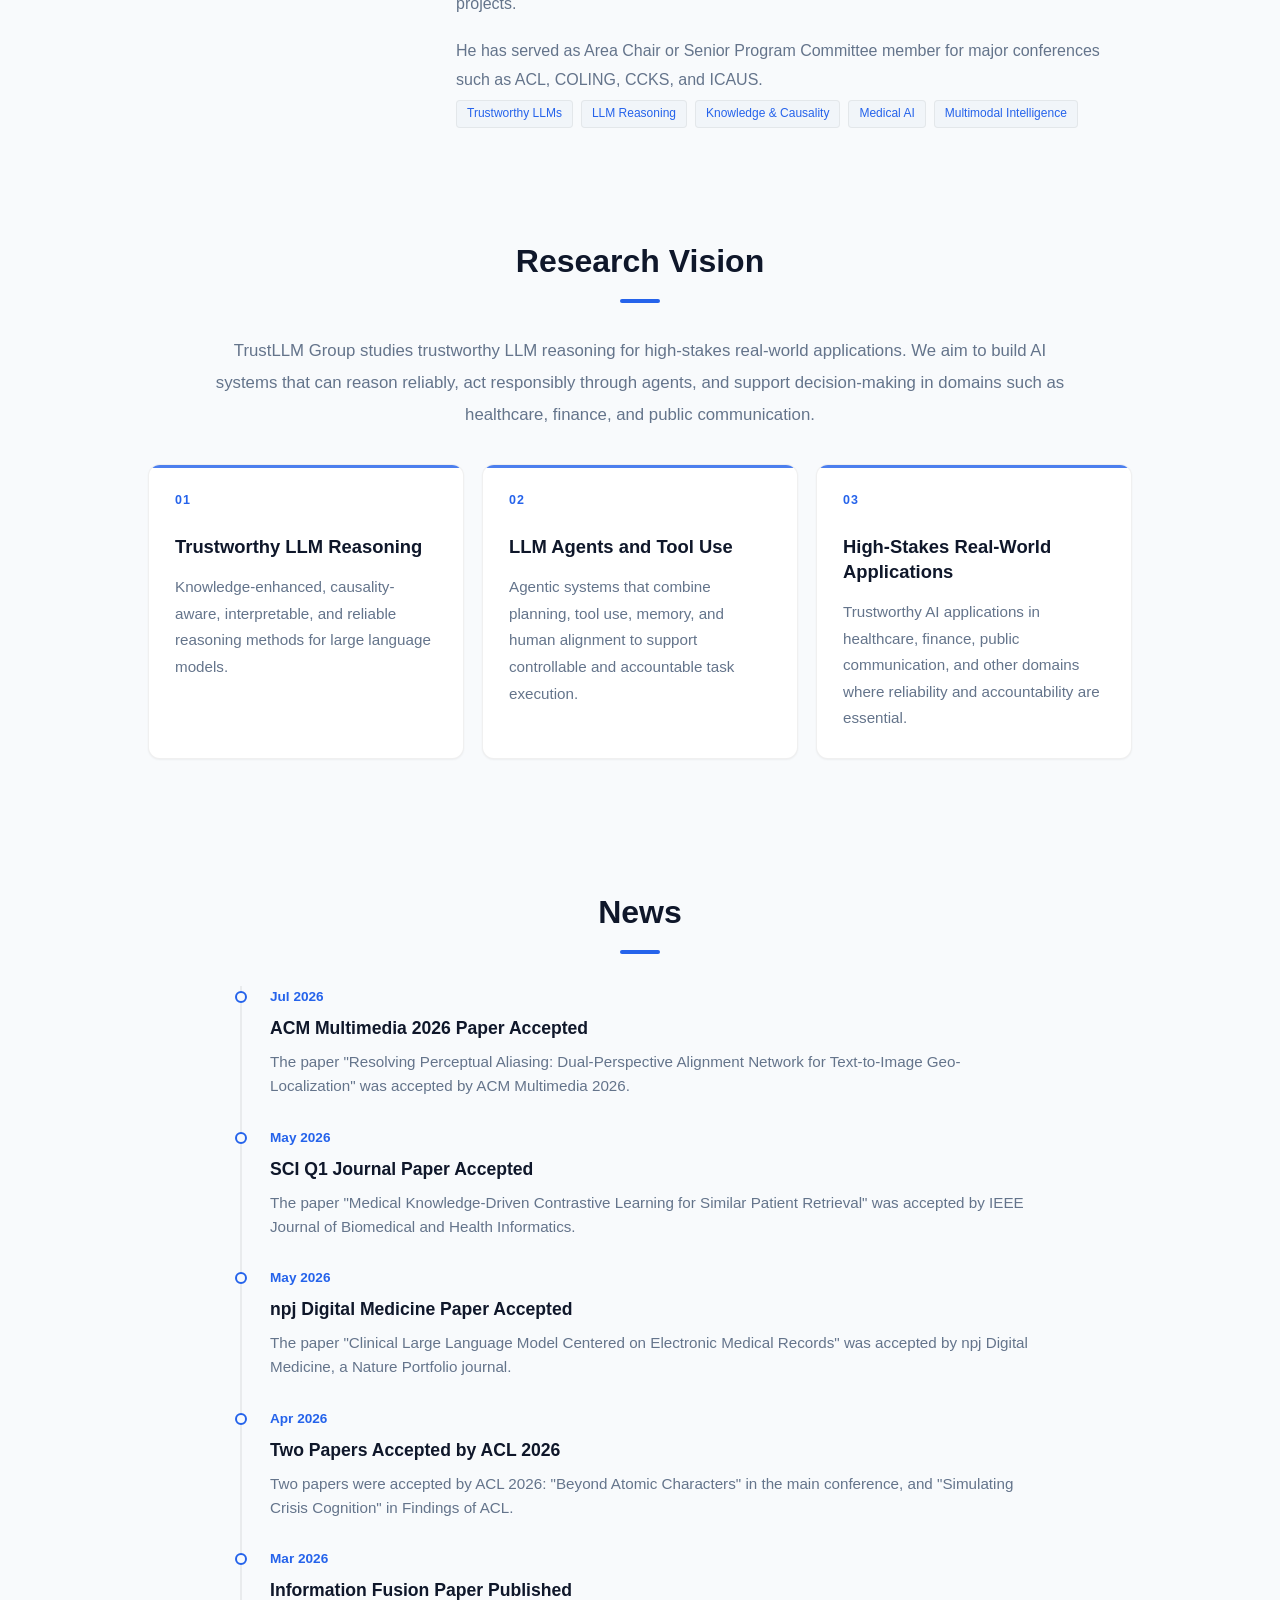
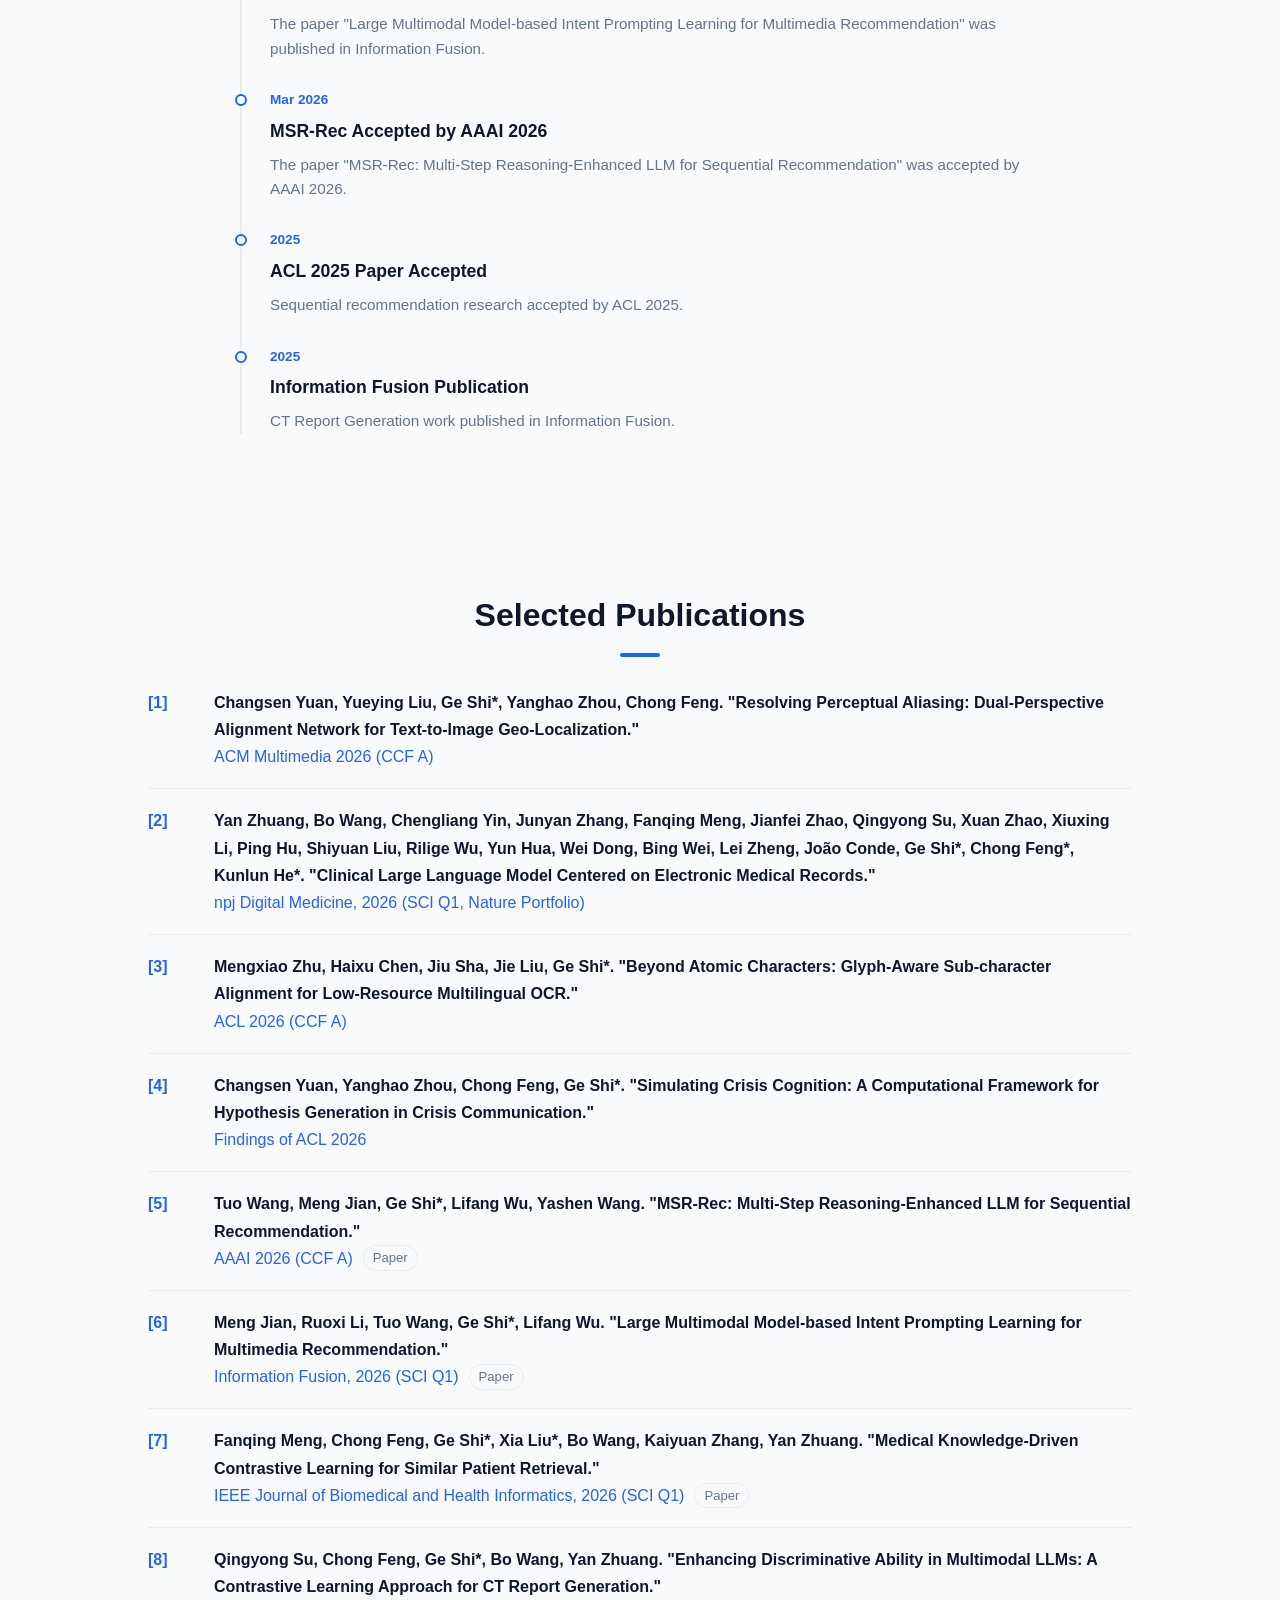
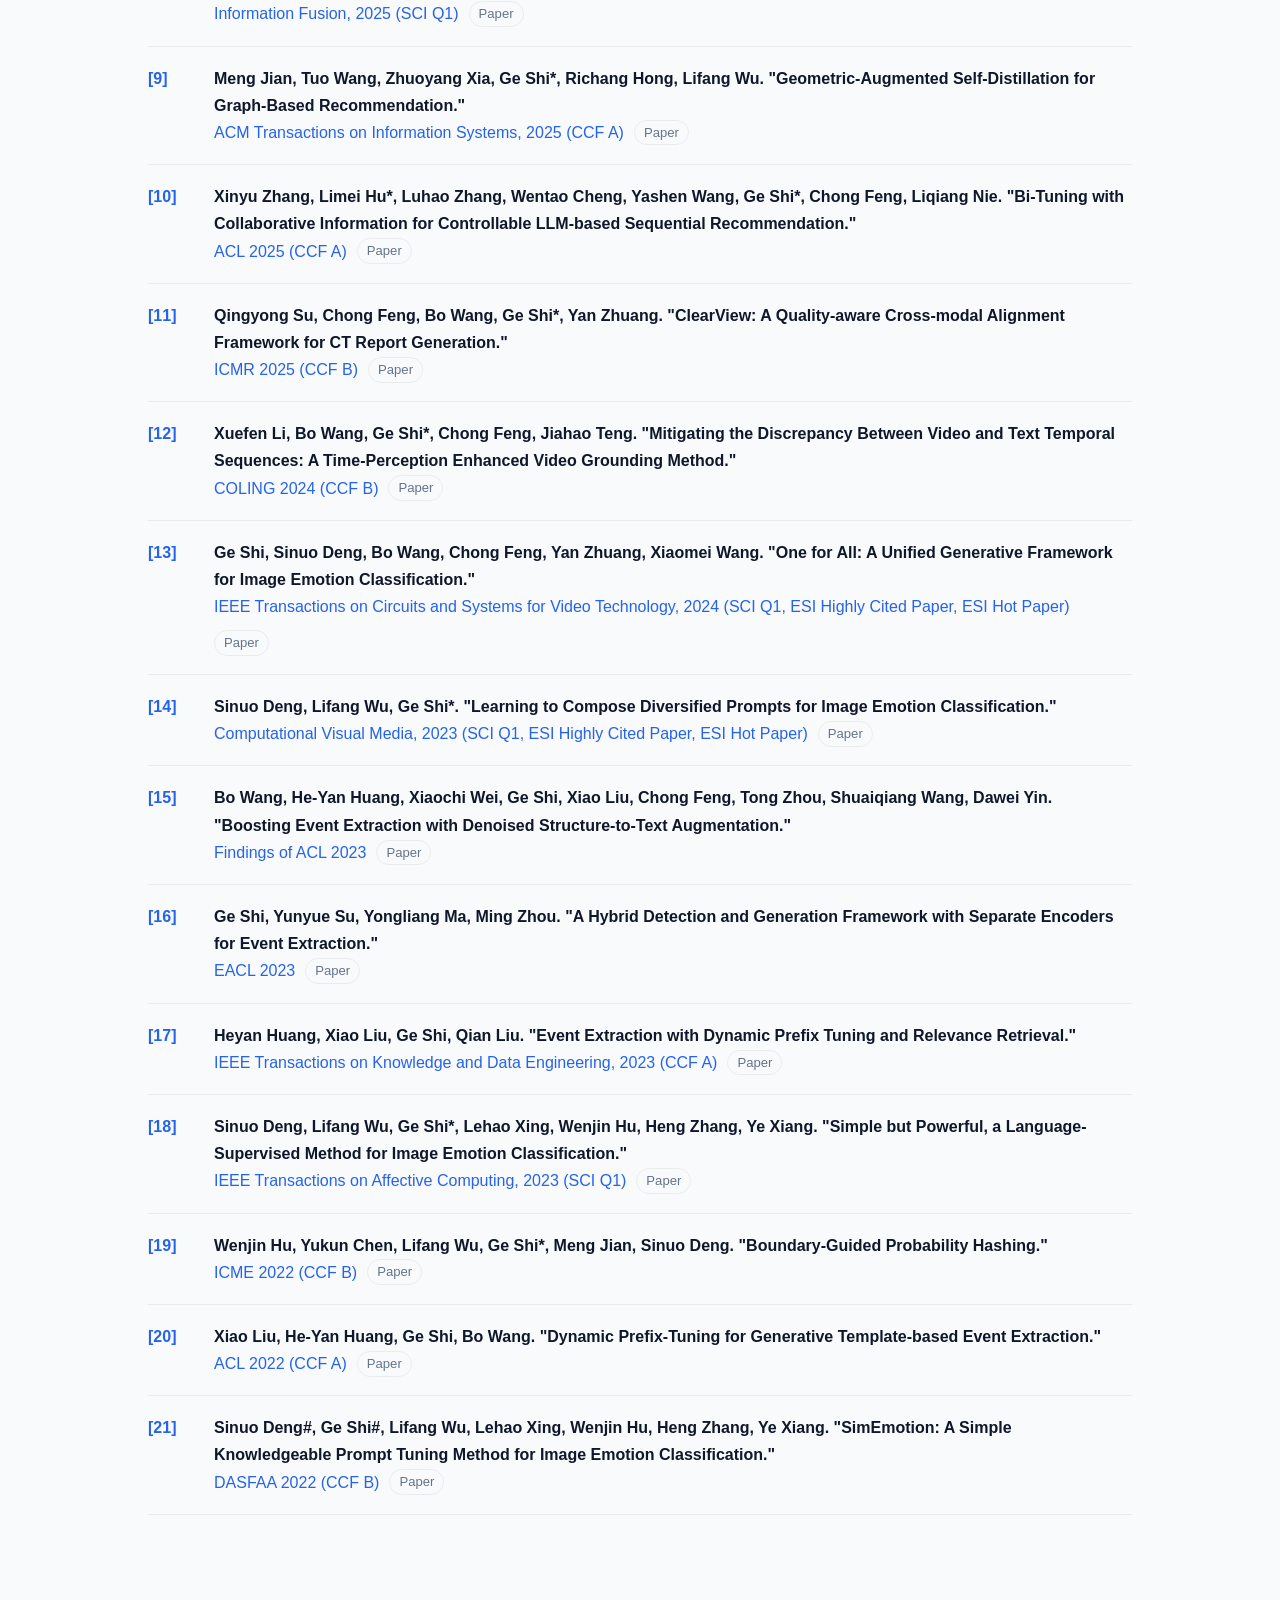
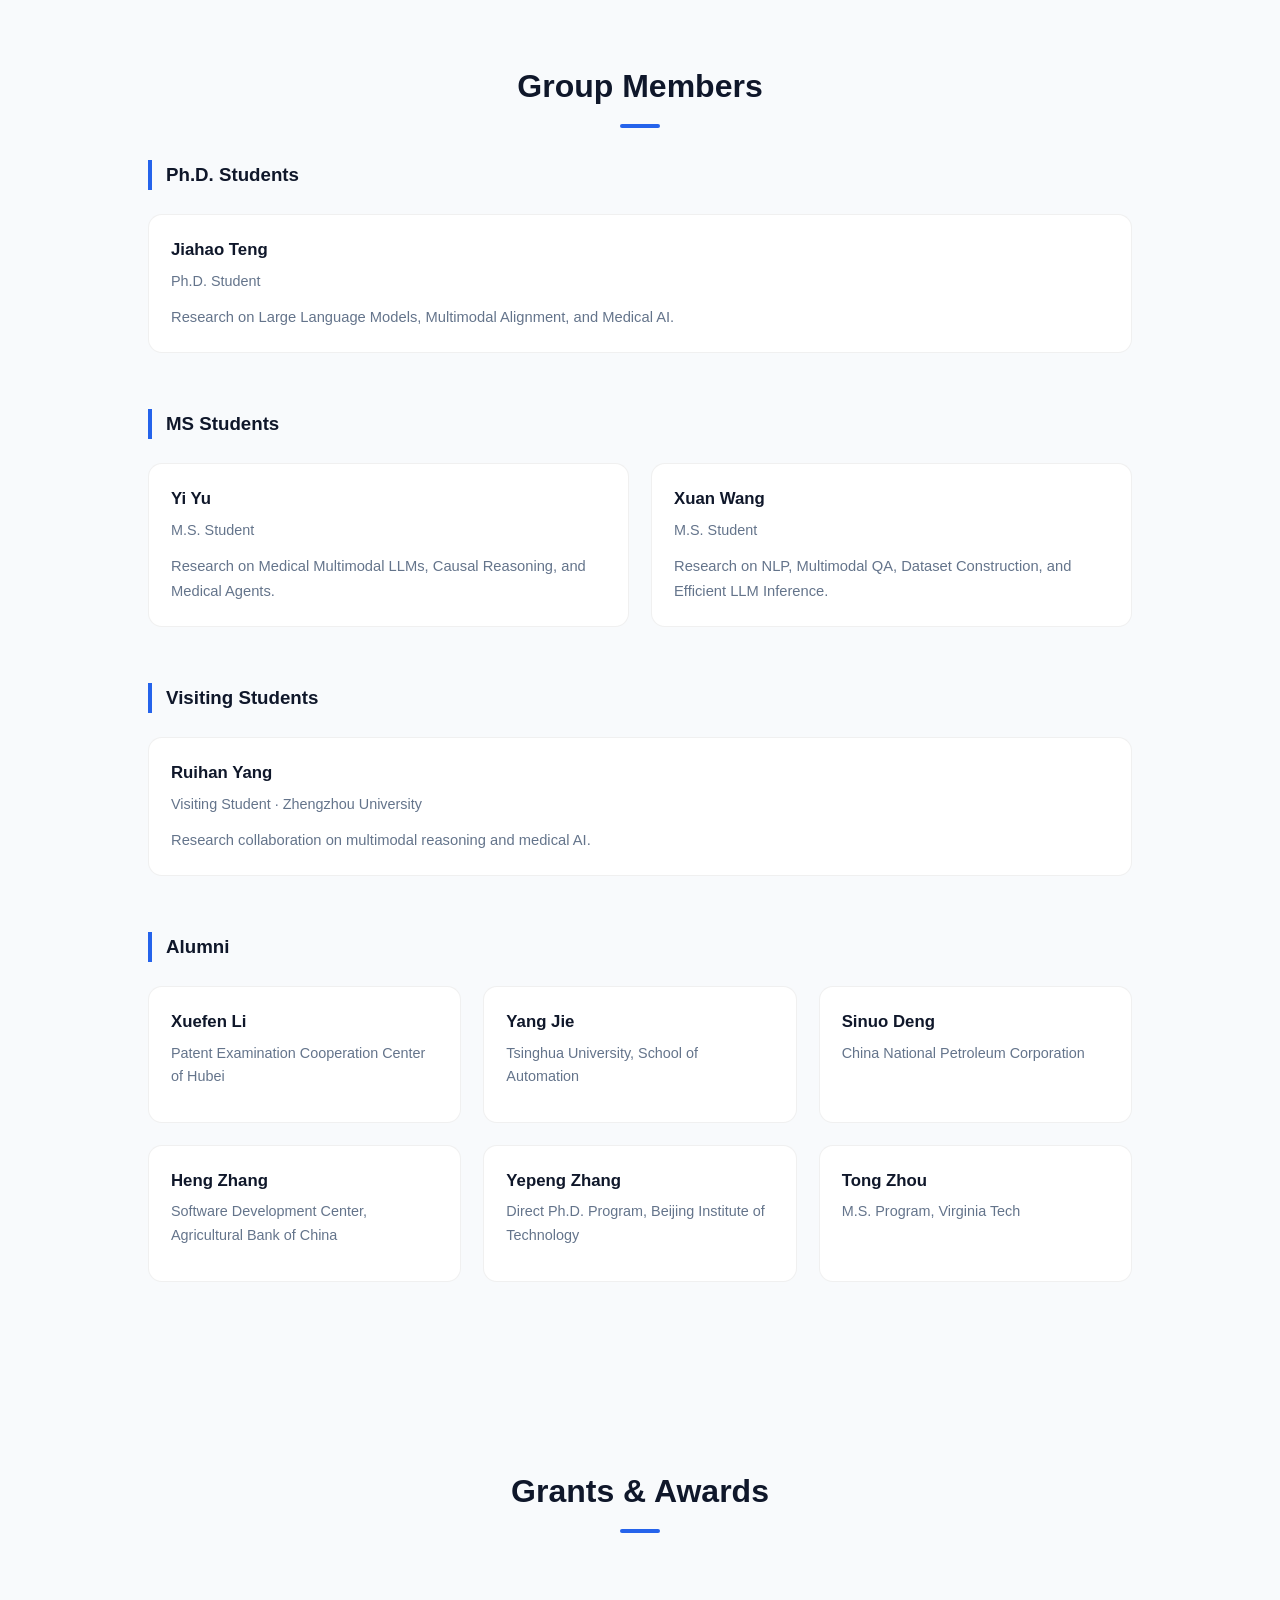
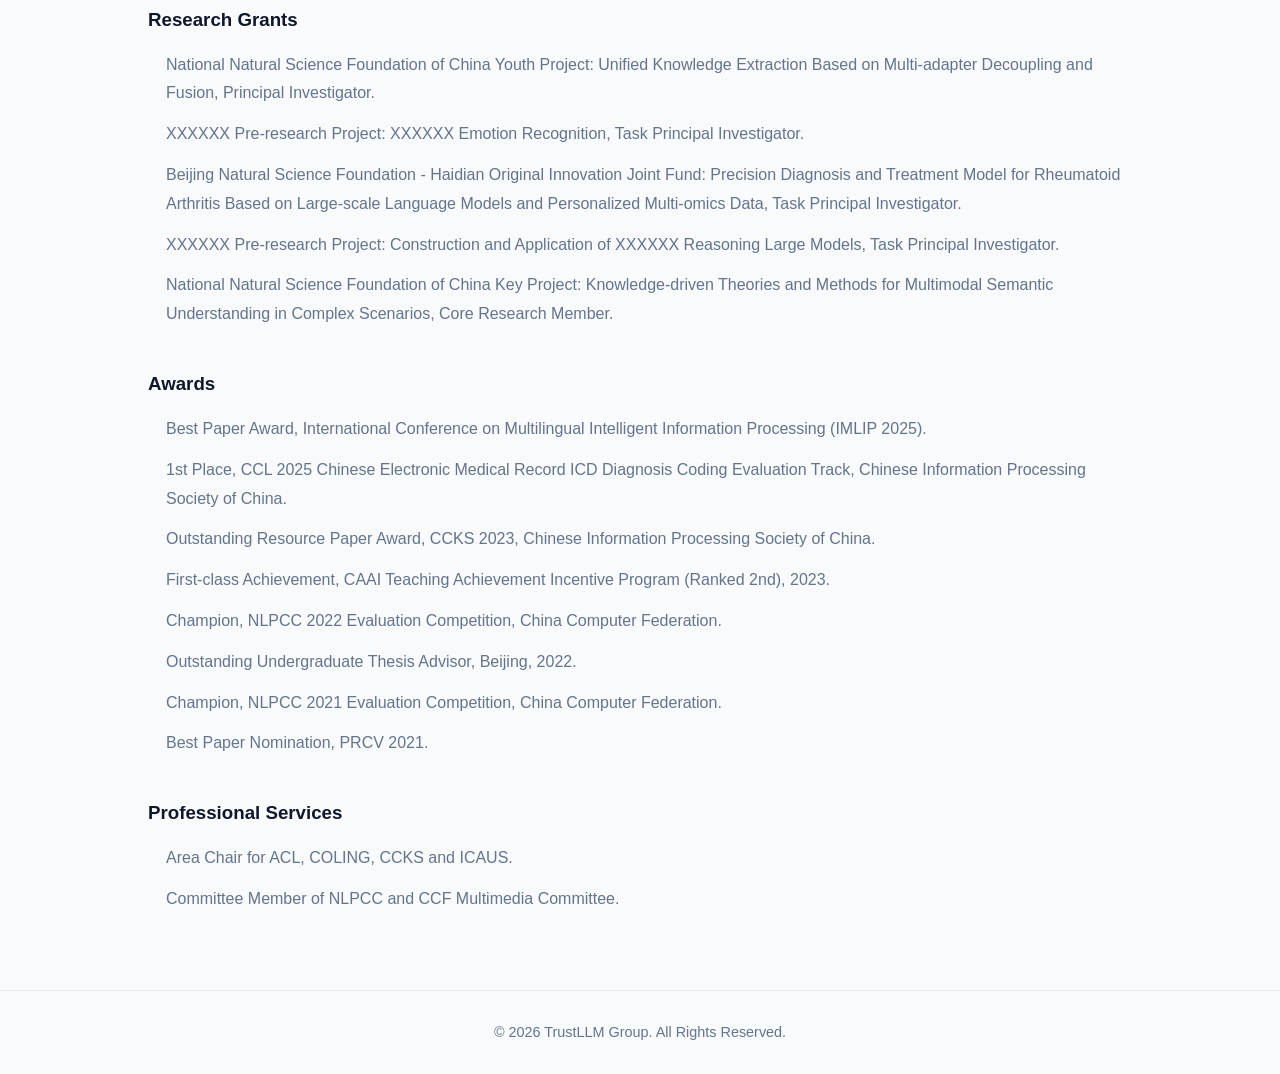
==== commit 74f854a3: "Add recruitment section structure" ====
--- a/index.html
+++ b/index.html
@@ -57,6 +57,7 @@
         <div class="nav-links">
 
           <a href="#intro">Home</a>
+          <a href="#recruitment" class="nav-recruitment">Join Us</a>
           <a href="#timeline">News</a>
           <a href="#publications">Publications</a>
           <a href="#group">Group</a>
@@ -142,6 +143,20 @@
   </section>
 
   <!-- ========================= -->
+  <!-- RECRUITMENT -->
+  <!-- ========================= -->
+
+  <section id="recruitment" class="recruitment-section section-padding">
+
+    <div class="container">
+
+      <div class="recruitment-card" aria-live="polite"></div>
+
+    </div>
+
+  </section>
+
+  <!-- ========================= -->
   <!-- PI -->
   <!-- ========================= -->
 
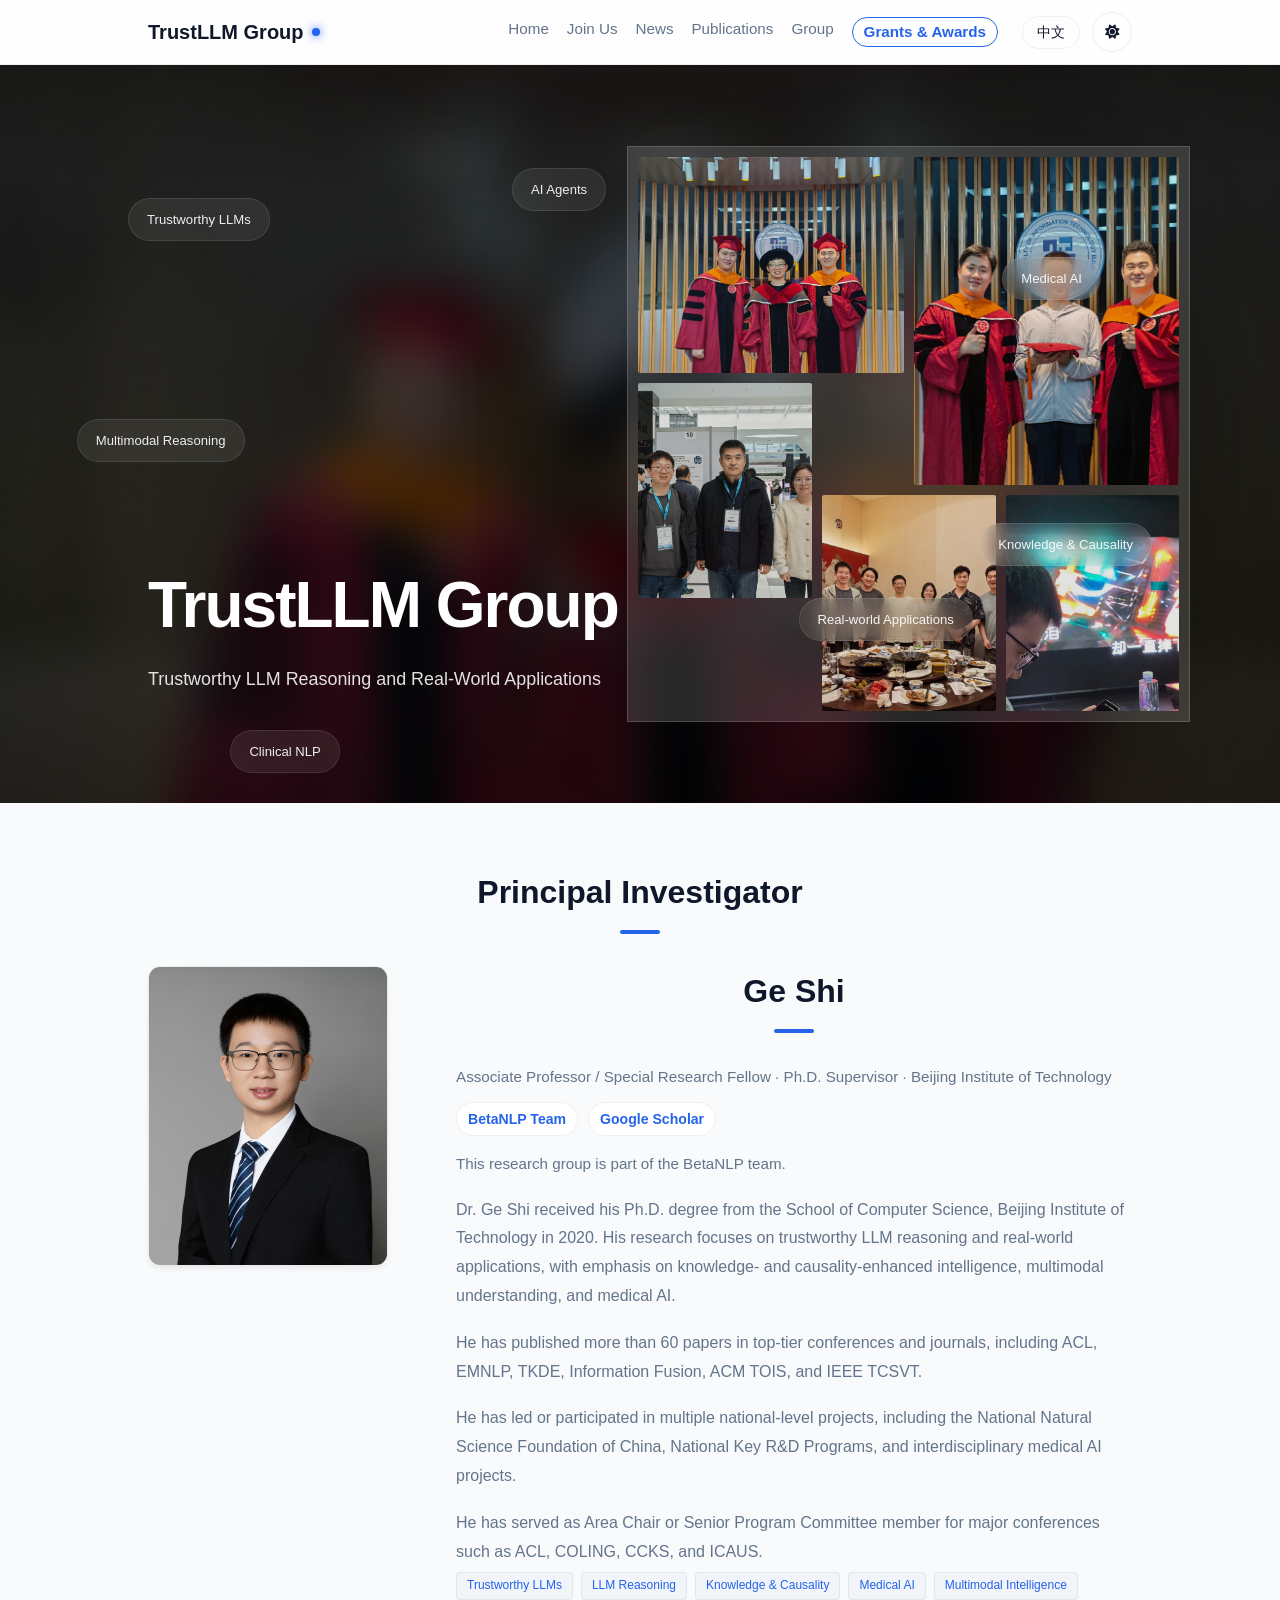
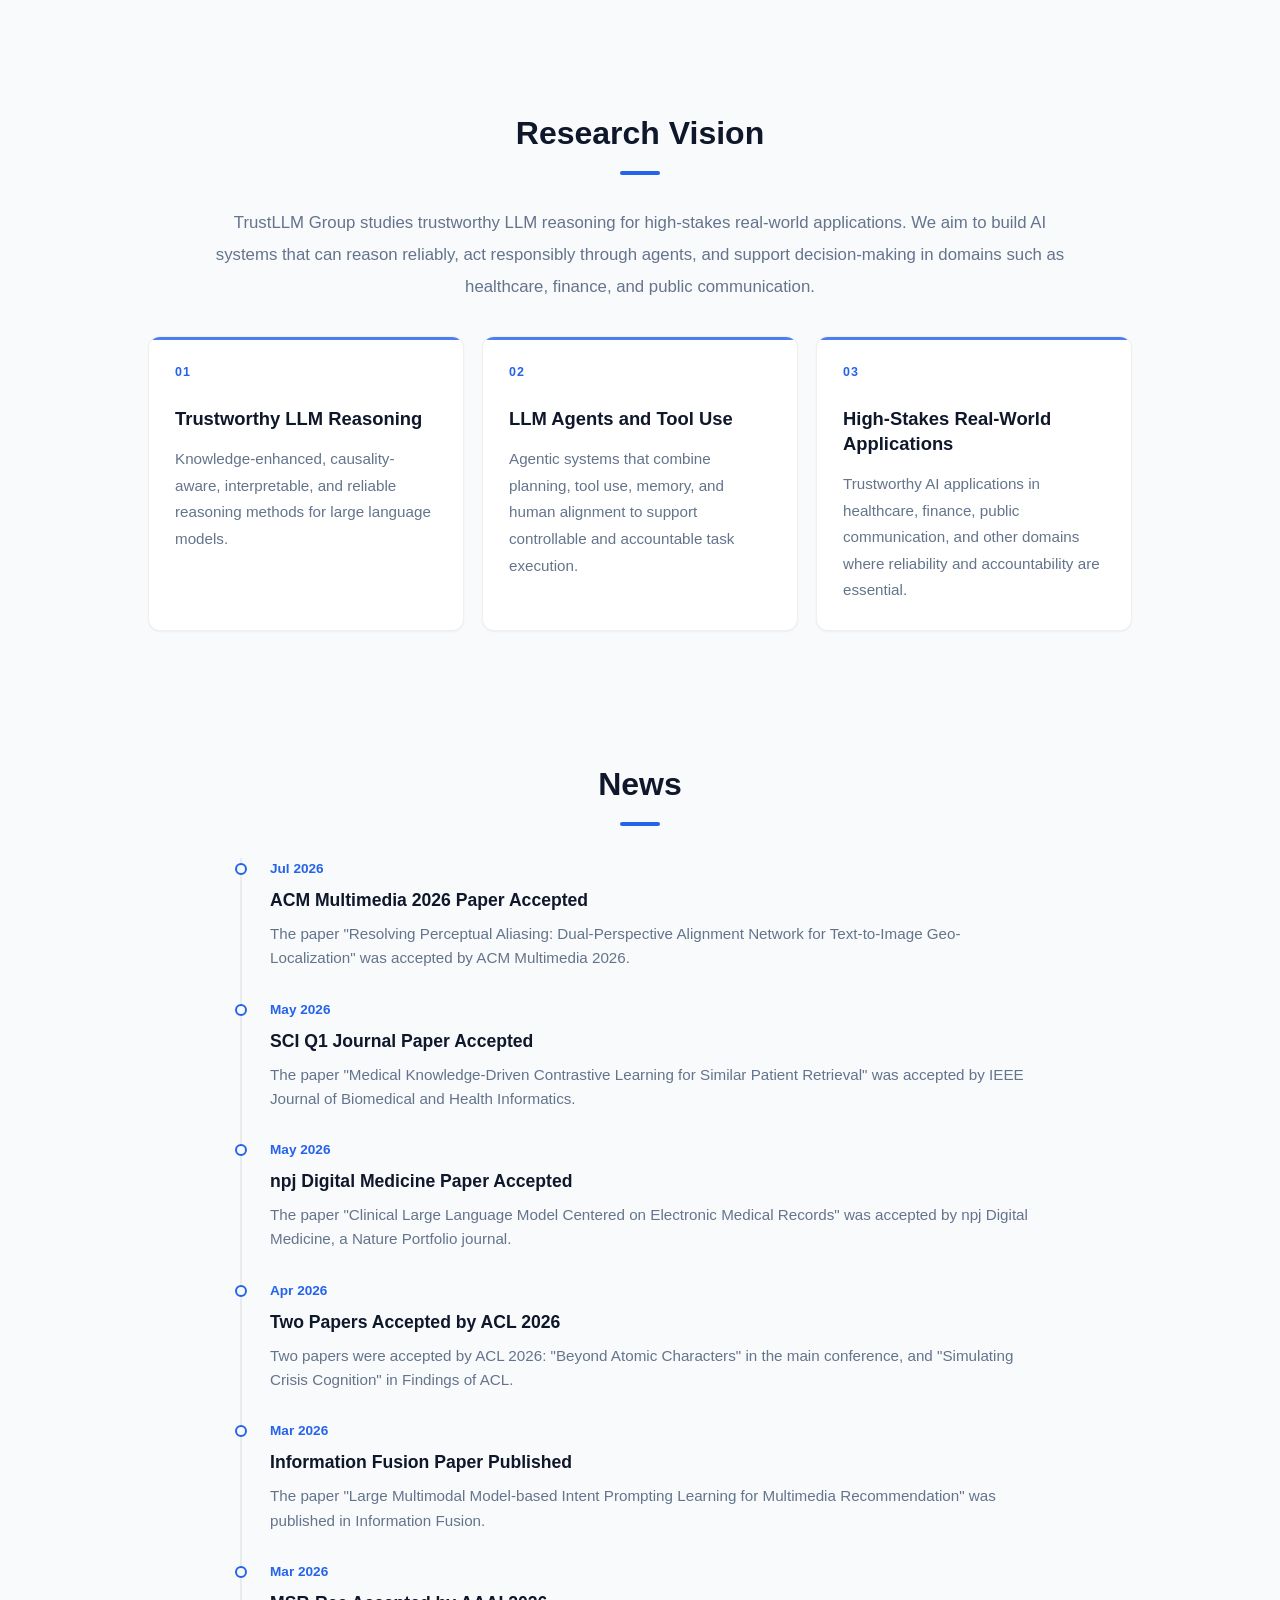
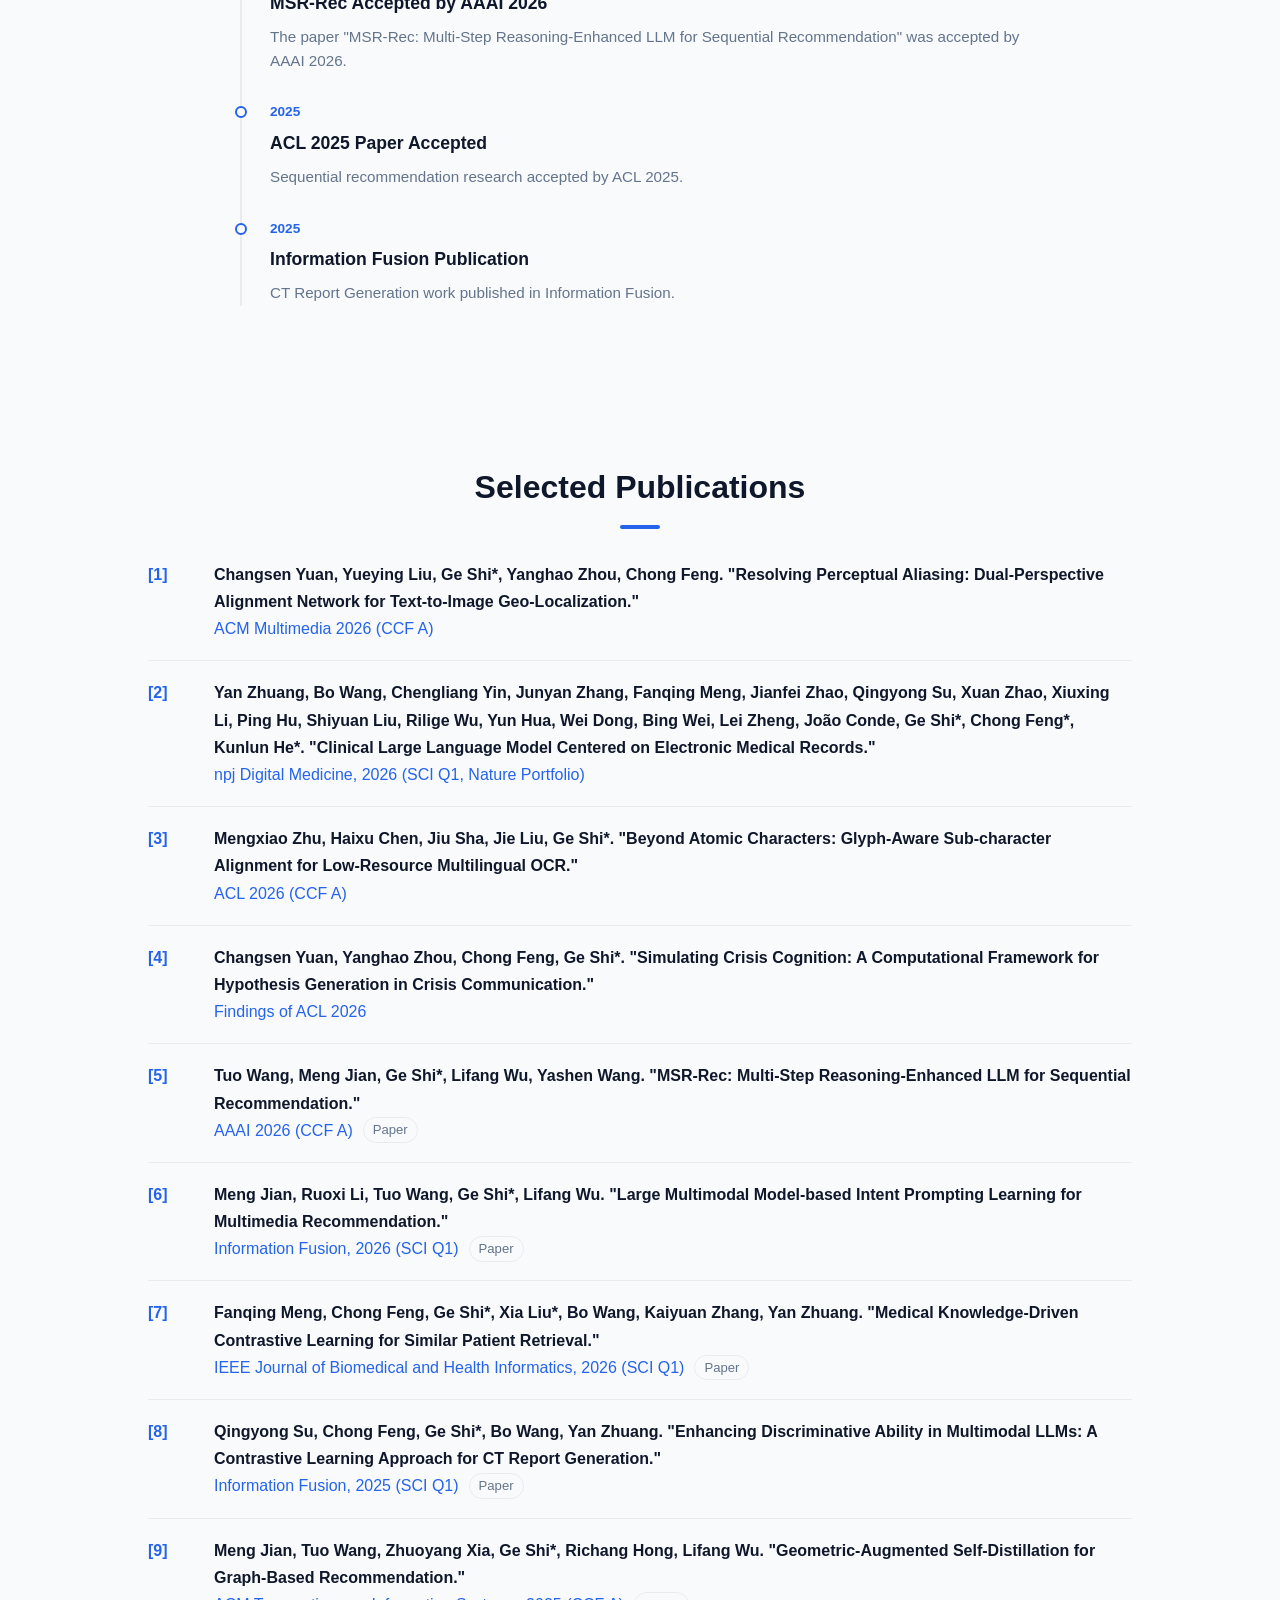
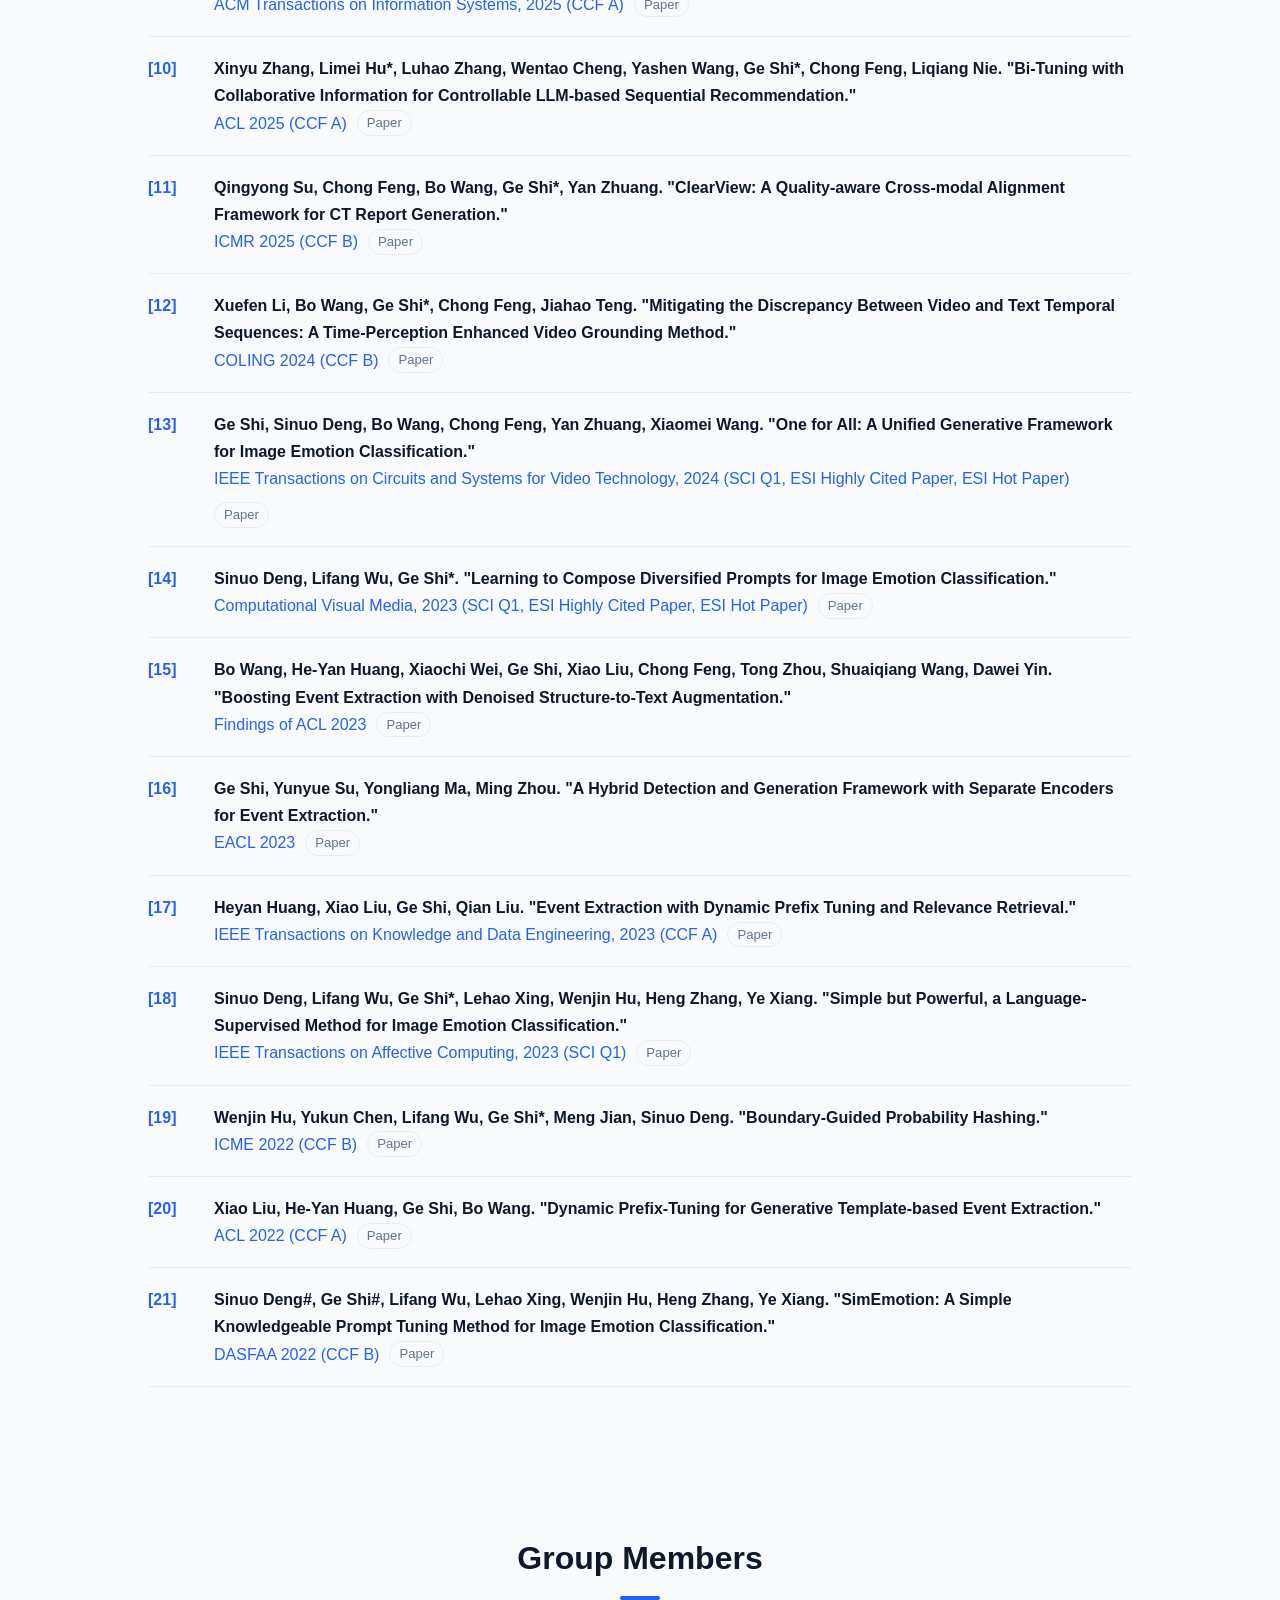
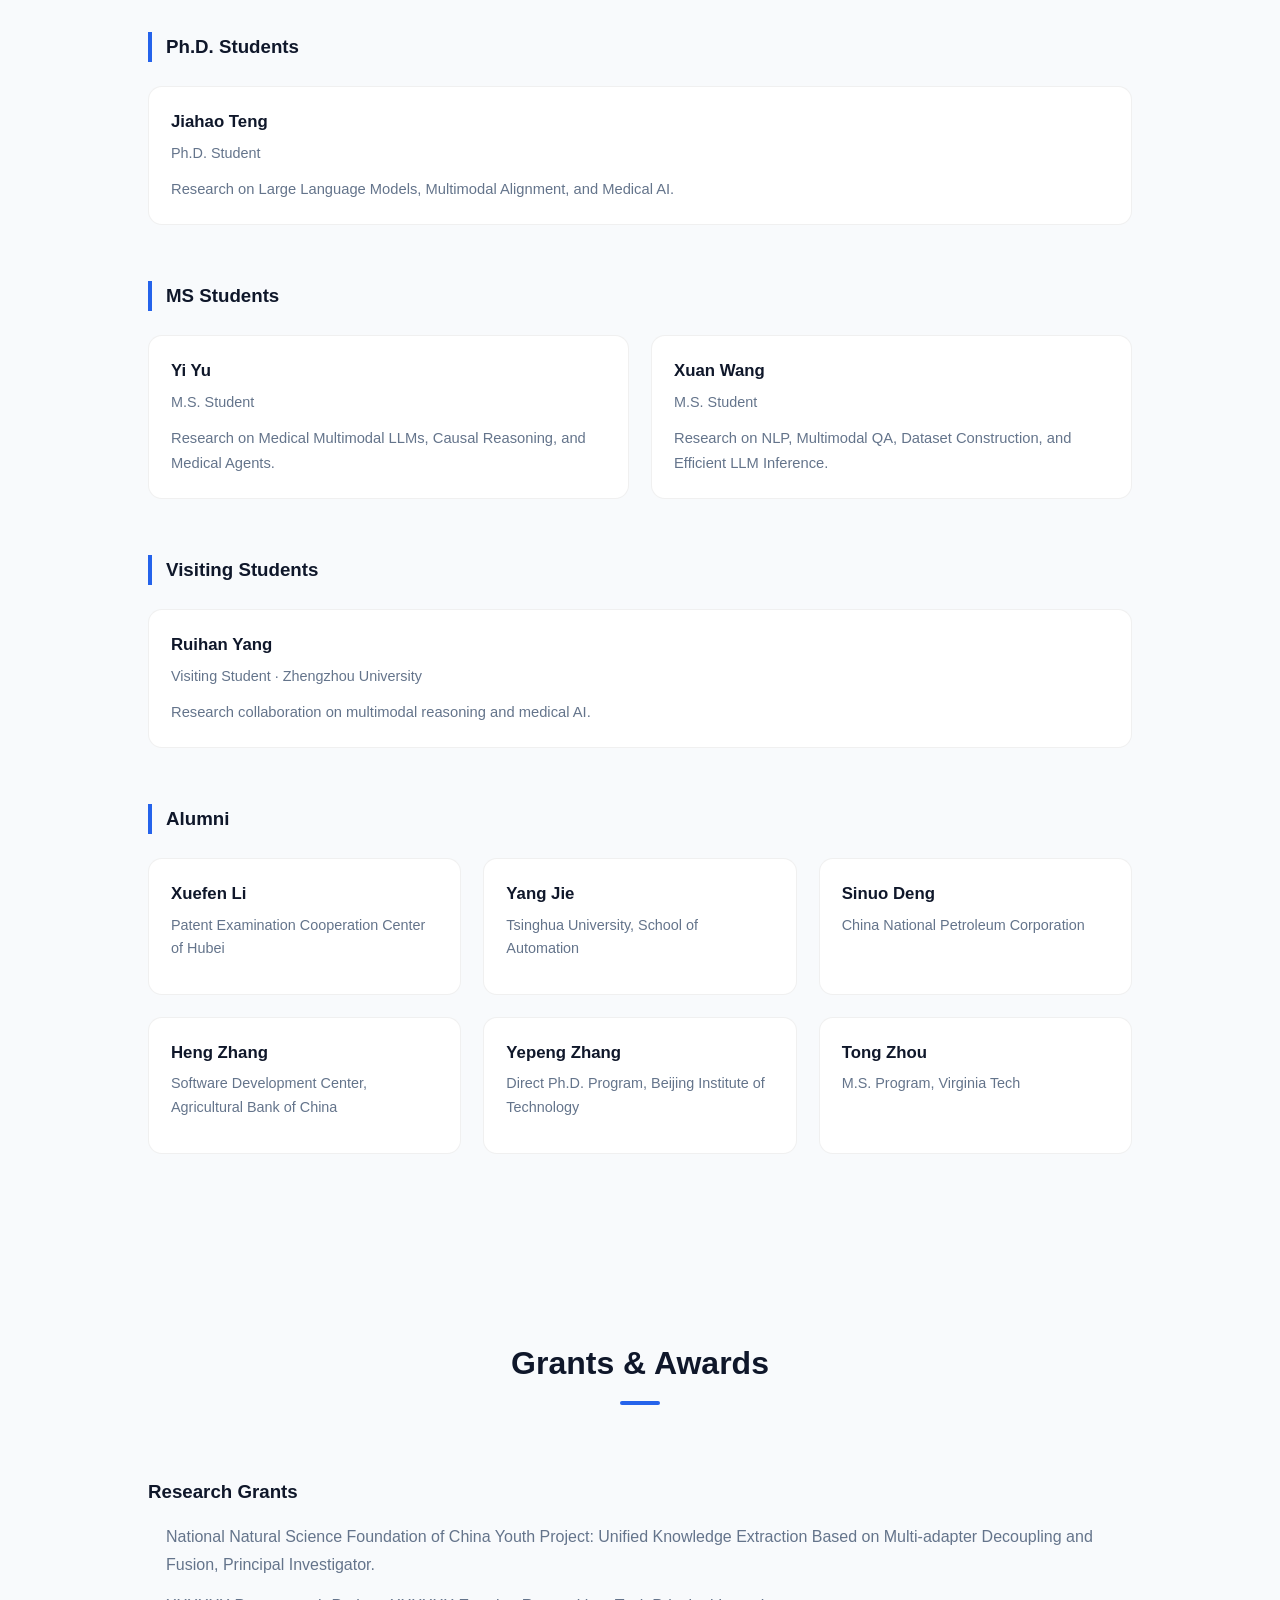
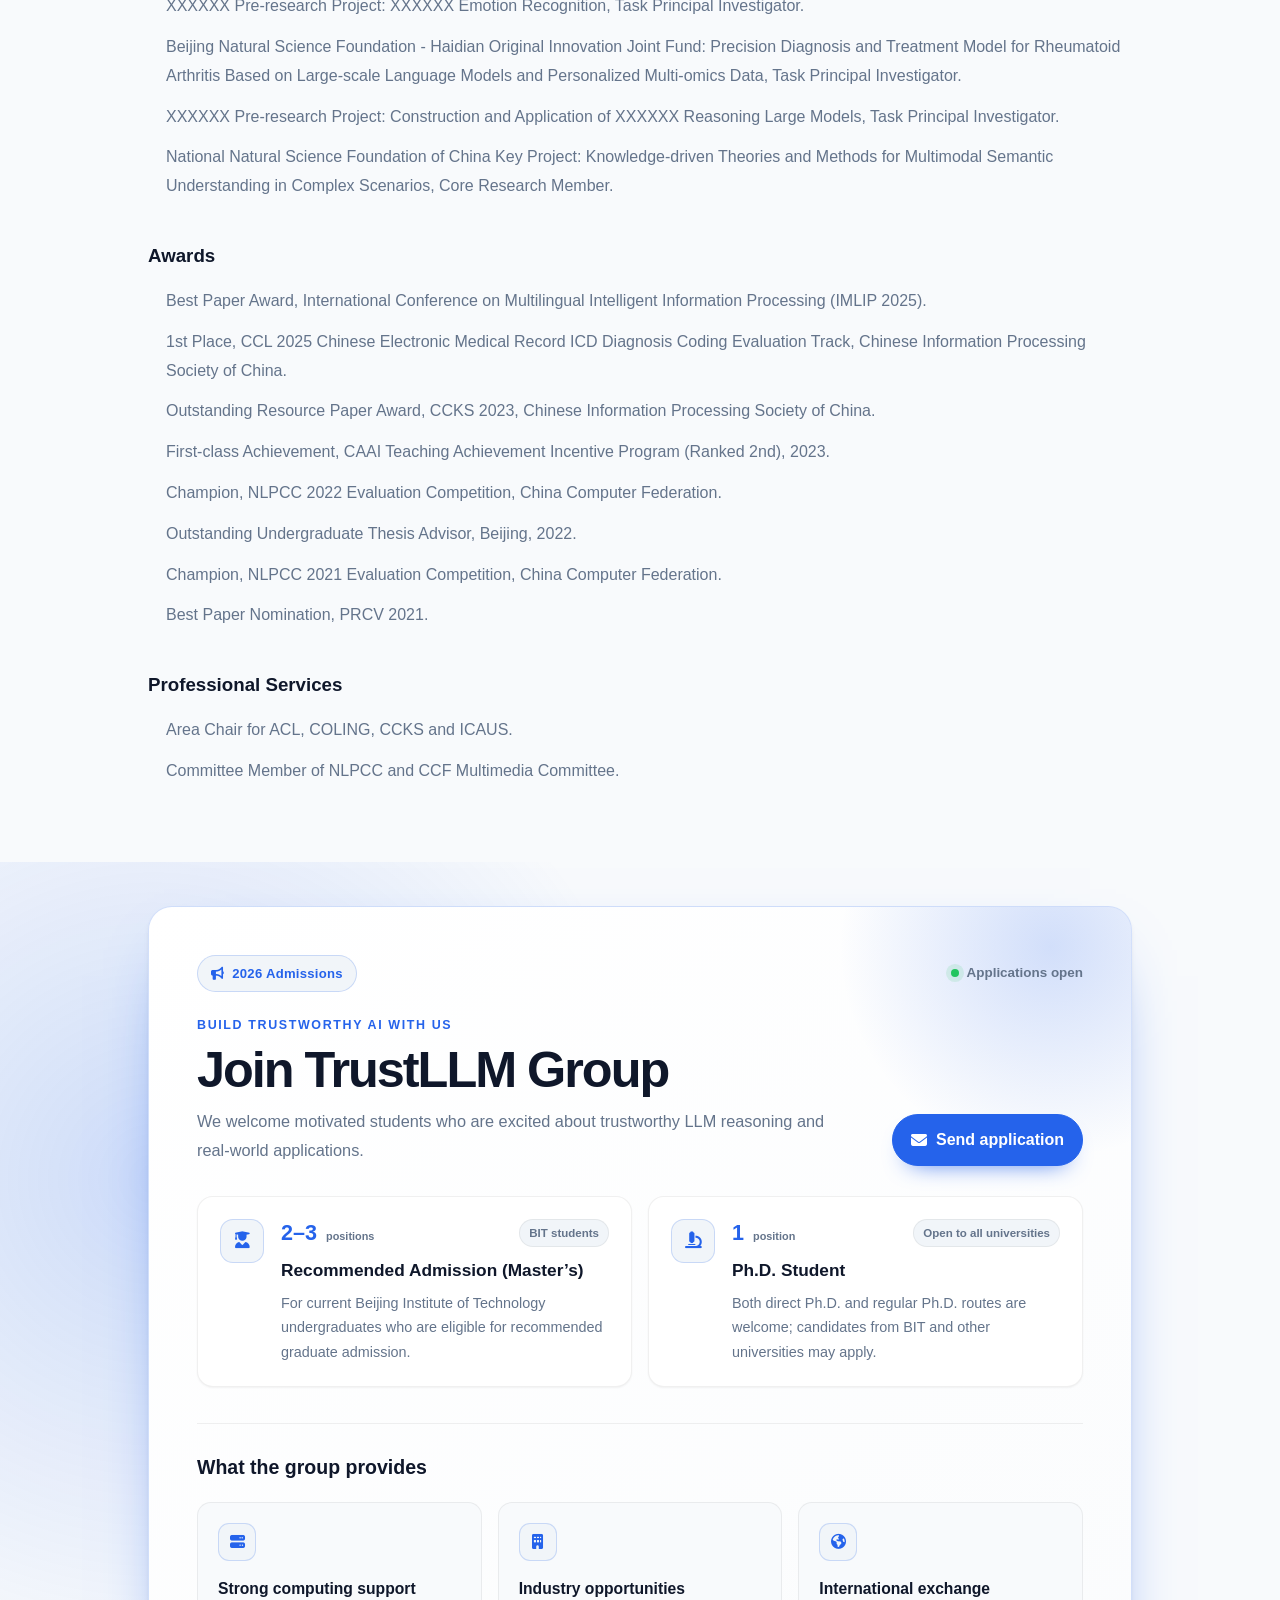
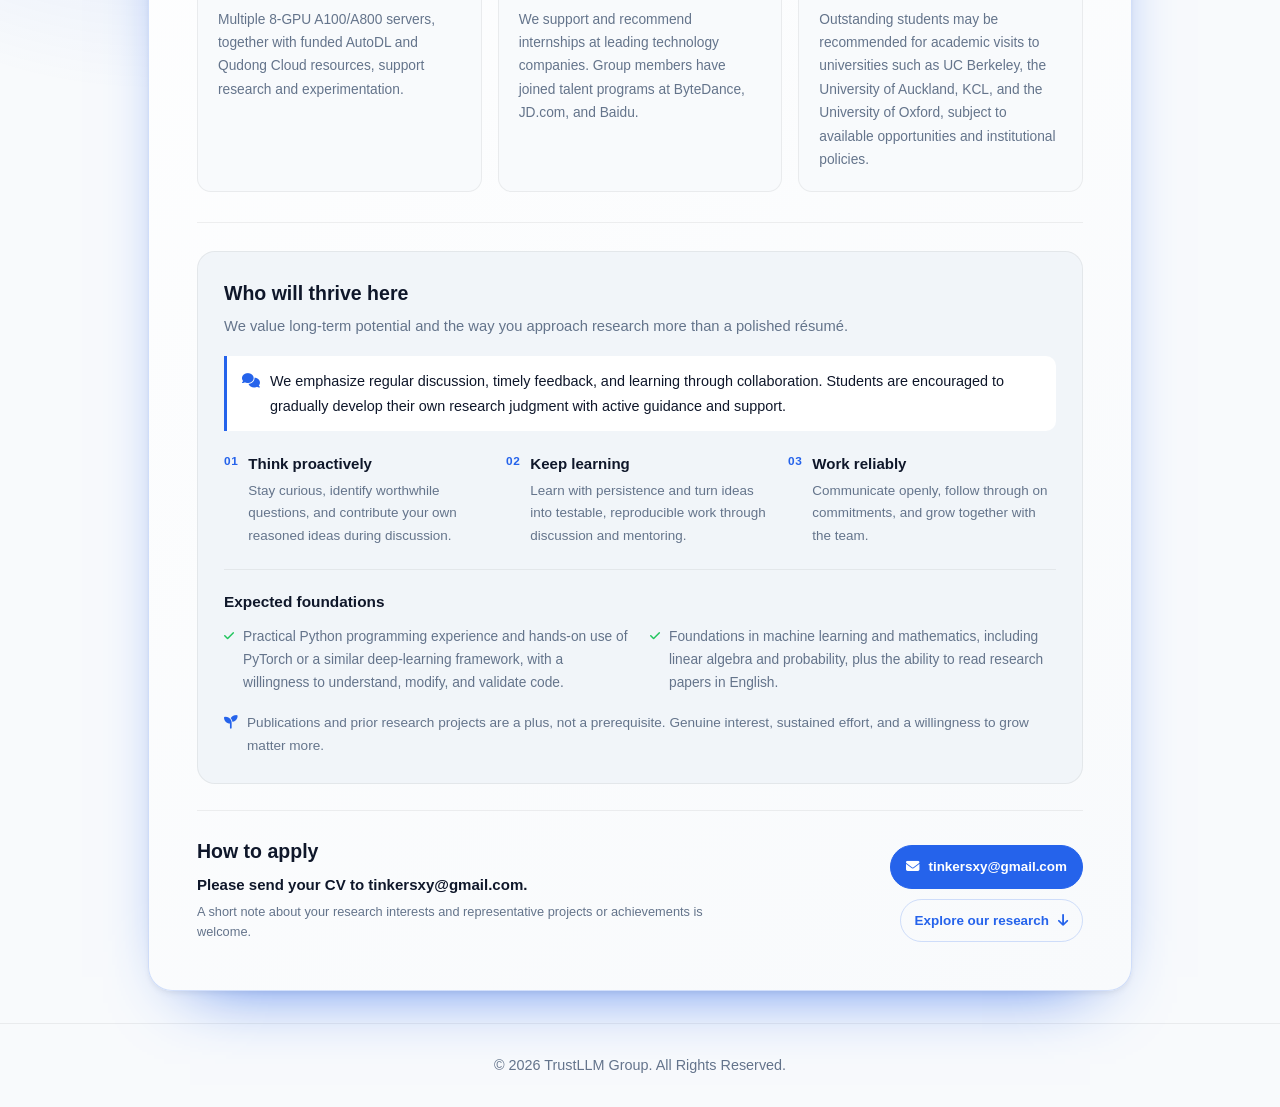
==== commit 5c17eb38: "Move Join Us after Grants & Awards" ====
--- a/index.html
+++ b/index.html
@@ -57,11 +57,11 @@
         <div class="nav-links">
 
           <a href="#intro">Home</a>
-          <a href="#recruitment" class="nav-recruitment">Join Us</a>
           <a href="#timeline">News</a>
           <a href="#publications">Publications</a>
           <a href="#group">Group</a>
           <a href="#grants">Grants & Awards</a>
+          <a href="#recruitment" class="nav-recruitment">Join Us</a>
 
         </div>
 
@@ -143,20 +143,6 @@
   </section>
 
   <!-- ========================= -->
-  <!-- RECRUITMENT -->
-  <!-- ========================= -->
-
-  <section id="recruitment" class="recruitment-section section-padding">
-
-    <div class="container">
-
-      <div class="recruitment-card" aria-live="polite"></div>
-
-    </div>
-
-  </section>
-
-  <!-- ========================= -->
   <!-- PI -->
   <!-- ========================= -->
 
@@ -308,6 +294,20 @@
   </section>
 
   <!-- ========================= -->
+  <!-- RECRUITMENT -->
+  <!-- ========================= -->
+
+  <section id="recruitment" class="recruitment-section section-padding">
+
+    <div class="container">
+
+      <div class="recruitment-card" aria-live="polite"></div>
+
+    </div>
+
+  </section>
+
+  <!-- ========================= -->
   <!-- FOOTER -->
   <!-- ========================= -->
 
--- a/assets/css/style.css
+++ b/assets/css/style.css
@@ -1821,3 +1821,628 @@
   }
 
 }
+
+
+/* =========================================================
+   RECRUITMENT SECTION
+   ========================================================= */
+
+#recruitment {
+  scroll-margin-top: 78px;
+}
+
+.nav-links .nav-recruitment {
+  padding: 5px 11px;
+  border: 1px solid var(--primary);
+  border-radius: 999px;
+  color: var(--primary);
+  font-weight: 700;
+  line-height: 1.2;
+}
+
+.nav-links .nav-recruitment::after {
+  display: none;
+}
+
+.nav-links .nav-recruitment:hover,
+.nav-links .nav-recruitment.active {
+  color: var(--text-invert);
+  background: var(--primary);
+}
+
+.recruitment-section {
+  position: relative;
+  padding: 44px 0 32px;
+  background:
+    radial-gradient(circle at 12% 18%, var(--primary-glow), transparent 28%),
+    var(--bg-body);
+}
+
+.recruitment-card {
+  position: relative;
+  isolation: isolate;
+  overflow: hidden;
+  padding: clamp(28px, 4vw, 48px);
+  border: 1px solid var(--primary-glow);
+  border-radius: 24px;
+  background:
+    linear-gradient(145deg, var(--bg-card) 0%, var(--bg-body) 100%);
+  box-shadow:
+    0 28px 72px -42px var(--primary),
+    var(--shadow-card);
+}
+
+.recruitment-glow {
+  position: absolute;
+  top: -180px;
+  right: -140px;
+  z-index: -1;
+  width: 440px;
+  height: 440px;
+  border-radius: 50%;
+  background: radial-gradient(circle, var(--primary-glow) 0%, transparent 68%);
+  pointer-events: none;
+}
+
+.recruitment-topline,
+.recruitment-heading,
+.recruitment-position-meta,
+.recruitment-footer,
+.recruitment-footer-actions {
+  display: flex;
+  align-items: center;
+}
+
+.recruitment-topline {
+  justify-content: space-between;
+  gap: 18px;
+  margin-bottom: 24px;
+}
+
+.recruitment-badge,
+.recruitment-status,
+.recruitment-audience {
+  display: inline-flex;
+  align-items: center;
+  border-radius: 999px;
+  white-space: nowrap;
+}
+
+.recruitment-badge {
+  gap: 8px;
+  padding: 7px 13px;
+  color: var(--primary);
+  background: var(--bg-hover);
+  border: 1px solid var(--primary-glow);
+  font-size: 0.82rem;
+  font-weight: 750;
+  letter-spacing: 0.02em;
+}
+
+.recruitment-status {
+  gap: 8px;
+  color: var(--text-muted);
+  font-size: 0.84rem;
+  font-weight: 600;
+}
+
+.recruitment-status-dot {
+  width: 8px;
+  height: 8px;
+  border-radius: 50%;
+  background: #22c55e;
+  box-shadow: 0 0 0 5px rgba(34, 197, 94, 0.12);
+  animation: recruitment-pulse 2.4s ease-in-out infinite;
+}
+
+.recruitment-heading {
+  justify-content: space-between;
+  align-items: flex-end;
+  gap: 34px;
+  margin-bottom: 30px;
+}
+
+.recruitment-eyebrow {
+  margin-bottom: 7px;
+  color: var(--primary);
+  font-size: 0.78rem;
+  font-weight: 800;
+  letter-spacing: 0.13em;
+  text-transform: uppercase;
+}
+
+.recruitment-heading h2 {
+  width: auto;
+  margin: 0 0 10px;
+  text-align: left;
+  font-size: clamp(2rem, 4vw, 3.15rem);
+  line-height: 1.08;
+  letter-spacing: -0.04em;
+}
+
+.recruitment-heading h2::after {
+  display: none;
+}
+
+.recruitment-lead {
+  max-width: 690px;
+  color: var(--text-muted);
+  font-size: 1.02rem;
+  line-height: 1.8;
+}
+
+.recruitment-primary-link,
+.recruitment-email,
+.recruitment-research-link {
+  display: inline-flex;
+  align-items: center;
+  justify-content: center;
+  gap: 9px;
+  border-radius: 999px;
+  font-weight: 700;
+  transition:
+    transform var(--duration-fast) var(--ease-standard),
+    color var(--duration-fast) var(--ease-standard),
+    background-color var(--duration-fast) var(--ease-standard),
+    border-color var(--duration-fast) var(--ease-standard);
+}
+
+.recruitment-primary-link {
+  flex: 0 0 auto;
+  padding: 12px 18px;
+  color: var(--text-invert);
+  background: var(--primary);
+  border: 1px solid var(--primary);
+  box-shadow: 0 12px 24px -16px var(--primary);
+}
+
+.recruitment-primary-link:hover,
+.recruitment-email:hover {
+  transform: translateY(-2px);
+}
+
+.recruitment-positions {
+  display: grid;
+  grid-template-columns: repeat(2, minmax(0, 1fr));
+  gap: 16px;
+  margin-bottom: 36px;
+}
+
+.recruitment-position {
+  display: grid;
+  grid-template-columns: auto 1fr;
+  gap: 17px;
+  min-width: 0;
+  padding: 22px;
+  border: 1px solid var(--border-light);
+  border-radius: 16px;
+  background: var(--bg-card);
+  box-shadow: var(--shadow-sm);
+  transition:
+    transform var(--duration-base) var(--ease-standard),
+    border-color var(--duration-fast) var(--ease-standard),
+    box-shadow var(--duration-base) var(--ease-standard);
+}
+
+.recruitment-position:hover {
+  transform: translateY(-3px);
+  border-color: var(--primary-glow);
+  box-shadow: var(--shadow-hover);
+}
+
+.recruitment-position-icon,
+.recruitment-support-icon {
+  display: inline-flex;
+  align-items: center;
+  justify-content: center;
+  flex: 0 0 auto;
+  color: var(--primary);
+  background: var(--bg-hover);
+  border: 1px solid var(--primary-glow);
+}
+
+.recruitment-position-icon {
+  width: 44px;
+  height: 44px;
+  border-radius: 13px;
+  font-size: 1.05rem;
+}
+
+.recruitment-position-content {
+  min-width: 0;
+}
+
+.recruitment-position-meta {
+  justify-content: space-between;
+  gap: 12px;
+  margin-bottom: 10px;
+}
+
+.recruitment-count {
+  color: var(--primary);
+  font-size: 1.35rem;
+  font-weight: 850;
+  line-height: 1;
+}
+
+.recruitment-count small {
+  margin-left: 3px;
+  color: var(--text-muted);
+  font-size: 0.68rem;
+  font-weight: 700;
+}
+
+.recruitment-audience {
+  padding: 4px 9px;
+  color: var(--text-muted);
+  background: var(--bg-hover);
+  border: 1px solid var(--border-light);
+  font-size: 0.72rem;
+  font-weight: 650;
+}
+
+.recruitment-position h3 {
+  margin-bottom: 6px;
+  color: var(--text-main);
+  font-size: 1.08rem;
+}
+
+.recruitment-position p {
+  color: var(--text-muted);
+  font-size: 0.9rem;
+  line-height: 1.7;
+}
+
+.recruitment-support {
+  margin-bottom: 20px;
+  padding: 28px 0 30px;
+  border-top: 1px solid var(--border-light);
+  border-bottom: 1px solid var(--border-light);
+}
+
+.recruitment-subheading h3,
+.recruitment-fit-heading h3,
+.recruitment-footer h3 {
+  color: var(--text-main);
+  font-size: 1.22rem;
+}
+
+.recruitment-subheading h3 {
+  margin-bottom: 18px;
+}
+
+.recruitment-support-grid {
+  display: grid;
+  grid-template-columns: repeat(3, minmax(0, 1fr));
+  gap: 16px;
+}
+
+.recruitment-support-item {
+  min-width: 0;
+  padding: 20px;
+  border: 1px solid var(--border-light);
+  border-radius: 14px;
+  background: var(--bg-body);
+}
+
+.recruitment-support-icon {
+  width: 38px;
+  height: 38px;
+  margin-bottom: 15px;
+  border-radius: 11px;
+  font-size: 0.94rem;
+}
+
+.recruitment-support-item h4 {
+  margin-bottom: 7px;
+  color: var(--text-main);
+  font-size: 0.98rem;
+}
+
+.recruitment-support-item p {
+  color: var(--text-muted);
+  font-size: 0.86rem;
+  line-height: 1.7;
+}
+
+.recruitment-fit {
+  margin-top: 28px;
+  padding: 26px;
+  border: 1px solid var(--border-light);
+  border-radius: 18px;
+  background: var(--bg-hover);
+}
+
+.recruitment-fit-heading {
+  margin-bottom: 18px;
+}
+
+.recruitment-fit-heading h3 {
+  margin-bottom: 5px;
+}
+
+.recruitment-fit-heading p {
+  color: var(--text-muted);
+  font-size: 0.92rem;
+}
+
+.recruitment-mentoring {
+  display: flex;
+  align-items: flex-start;
+  gap: 10px;
+  margin-bottom: 21px;
+  padding: 13px 15px;
+  border-left: 3px solid var(--primary);
+  border-radius: 0 10px 10px 0;
+  color: var(--text-main);
+  background: var(--bg-card);
+  font-size: 0.9rem;
+  line-height: 1.7;
+}
+
+.recruitment-mentoring i {
+  margin-top: 5px;
+  color: var(--primary);
+}
+
+.recruitment-quality-grid {
+  display: grid;
+  grid-template-columns: repeat(3, minmax(0, 1fr));
+  gap: 14px;
+}
+
+.recruitment-quality {
+  display: grid;
+  grid-template-columns: auto 1fr;
+  gap: 10px;
+  min-width: 0;
+}
+
+.recruitment-quality-index {
+  color: var(--primary);
+  font-size: 0.74rem;
+  font-weight: 850;
+  letter-spacing: 0.05em;
+}
+
+.recruitment-quality h4 {
+  margin-bottom: 4px;
+  color: var(--text-main);
+  font-size: 0.94rem;
+}
+
+.recruitment-quality p {
+  color: var(--text-muted);
+  font-size: 0.84rem;
+  line-height: 1.65;
+}
+
+.recruitment-requirements {
+  margin-top: 22px;
+  padding-top: 20px;
+  border-top: 1px solid var(--border-light);
+}
+
+.recruitment-requirements h4 {
+  margin-bottom: 12px;
+  color: var(--text-main);
+  font-size: 0.96rem;
+}
+
+.recruitment-requirements ul {
+  display: grid;
+  grid-template-columns: repeat(2, minmax(0, 1fr));
+  gap: 10px 20px;
+}
+
+.recruitment-requirements li {
+  display: flex;
+  align-items: flex-start;
+  gap: 9px;
+  color: var(--text-muted);
+  font-size: 0.86rem;
+  line-height: 1.65;
+}
+
+.recruitment-requirements li i {
+  margin-top: 5px;
+  color: #22c55e;
+  font-size: 0.72rem;
+}
+
+.recruitment-note {
+  display: flex;
+  align-items: flex-start;
+  gap: 9px;
+  margin-top: 18px;
+  color: var(--text-muted);
+  font-size: 0.85rem;
+  line-height: 1.65;
+}
+
+.recruitment-note i {
+  margin-top: 4px;
+  color: var(--primary);
+}
+
+.recruitment-footer {
+  justify-content: space-between;
+  align-items: flex-end;
+  gap: 24px;
+  margin-top: 26px;
+  padding-top: 25px;
+  border-top: 1px solid var(--border-light);
+}
+
+.recruitment-footer h3 {
+  margin-bottom: 6px;
+}
+
+.recruitment-footer p {
+  color: var(--text-main);
+  font-size: 0.94rem;
+  font-weight: 600;
+}
+
+.recruitment-footer small {
+  display: block;
+  max-width: 610px;
+  margin-top: 4px;
+  color: var(--text-muted);
+  font-size: 0.8rem;
+  line-height: 1.6;
+}
+
+.recruitment-footer-actions {
+  justify-content: flex-end;
+  gap: 10px;
+  flex-wrap: wrap;
+}
+
+.recruitment-email {
+  padding: 10px 15px;
+  color: var(--text-invert);
+  background: var(--primary);
+  border: 1px solid var(--primary);
+  font-size: 0.84rem;
+}
+
+.recruitment-research-link {
+  padding: 10px 14px;
+  color: var(--primary);
+  background: transparent;
+  border: 1px solid var(--primary-glow);
+  font-size: 0.84rem;
+}
+
+.recruitment-research-link:hover {
+  color: var(--text-invert);
+  background: var(--primary);
+  border-color: var(--primary);
+  transform: translateY(-2px);
+}
+
+.recruitment-primary-link:focus-visible,
+.recruitment-email:focus-visible,
+.recruitment-research-link:focus-visible,
+.nav-links .nav-recruitment:focus-visible {
+  outline: 3px solid var(--primary-glow);
+  outline-offset: 3px;
+}
+
+@keyframes recruitment-pulse {
+  0%,
+  100% {
+    opacity: 0.72;
+    transform: scale(0.92);
+  }
+
+  50% {
+    opacity: 1;
+    transform: scale(1.08);
+  }
+}
+
+@media (max-width: 900px) {
+  .recruitment-heading,
+  .recruitment-footer {
+    align-items: flex-start;
+    flex-direction: column;
+  }
+
+  .recruitment-support-grid,
+  .recruitment-quality-grid {
+    grid-template-columns: 1fr;
+  }
+
+  .recruitment-support-item {
+    display: grid;
+    grid-template-columns: auto 1fr;
+    column-gap: 14px;
+  }
+
+  .recruitment-support-icon {
+    grid-row: span 2;
+    margin-bottom: 0;
+  }
+
+  .recruitment-support-item h4 {
+    align-self: end;
+  }
+
+  .recruitment-footer-actions {
+    justify-content: flex-start;
+  }
+}
+
+@media (max-width: 768px) {
+  .recruitment-section {
+    padding: 26px 0 18px;
+  }
+
+  .recruitment-card {
+    padding: 24px 18px;
+    border-radius: 18px;
+  }
+
+  .recruitment-topline {
+    align-items: flex-start;
+    flex-direction: column;
+    gap: 10px;
+  }
+
+  .recruitment-heading {
+    gap: 20px;
+  }
+
+  .recruitment-heading h2 {
+    font-size: 2.1rem;
+  }
+
+  .recruitment-primary-link {
+    width: 100%;
+  }
+
+  .recruitment-positions,
+  .recruitment-requirements ul {
+    grid-template-columns: 1fr;
+  }
+
+  .recruitment-position {
+    grid-template-columns: 1fr;
+    padding: 19px;
+  }
+
+  .recruitment-position-meta {
+    align-items: flex-start;
+    flex-direction: column;
+  }
+
+  .recruitment-support-item {
+    display: block;
+  }
+
+  .recruitment-support-icon {
+    margin-bottom: 13px;
+  }
+
+  .recruitment-fit {
+    padding: 21px 17px;
+  }
+
+  .recruitment-footer-actions,
+  .recruitment-email,
+  .recruitment-research-link {
+    width: 100%;
+  }
+
+  .recruitment-email span {
+    overflow-wrap: anywhere;
+  }
+}
+
+@media (prefers-reduced-motion: reduce) {
+  .recruitment-status-dot {
+    animation: none;
+  }
+}
